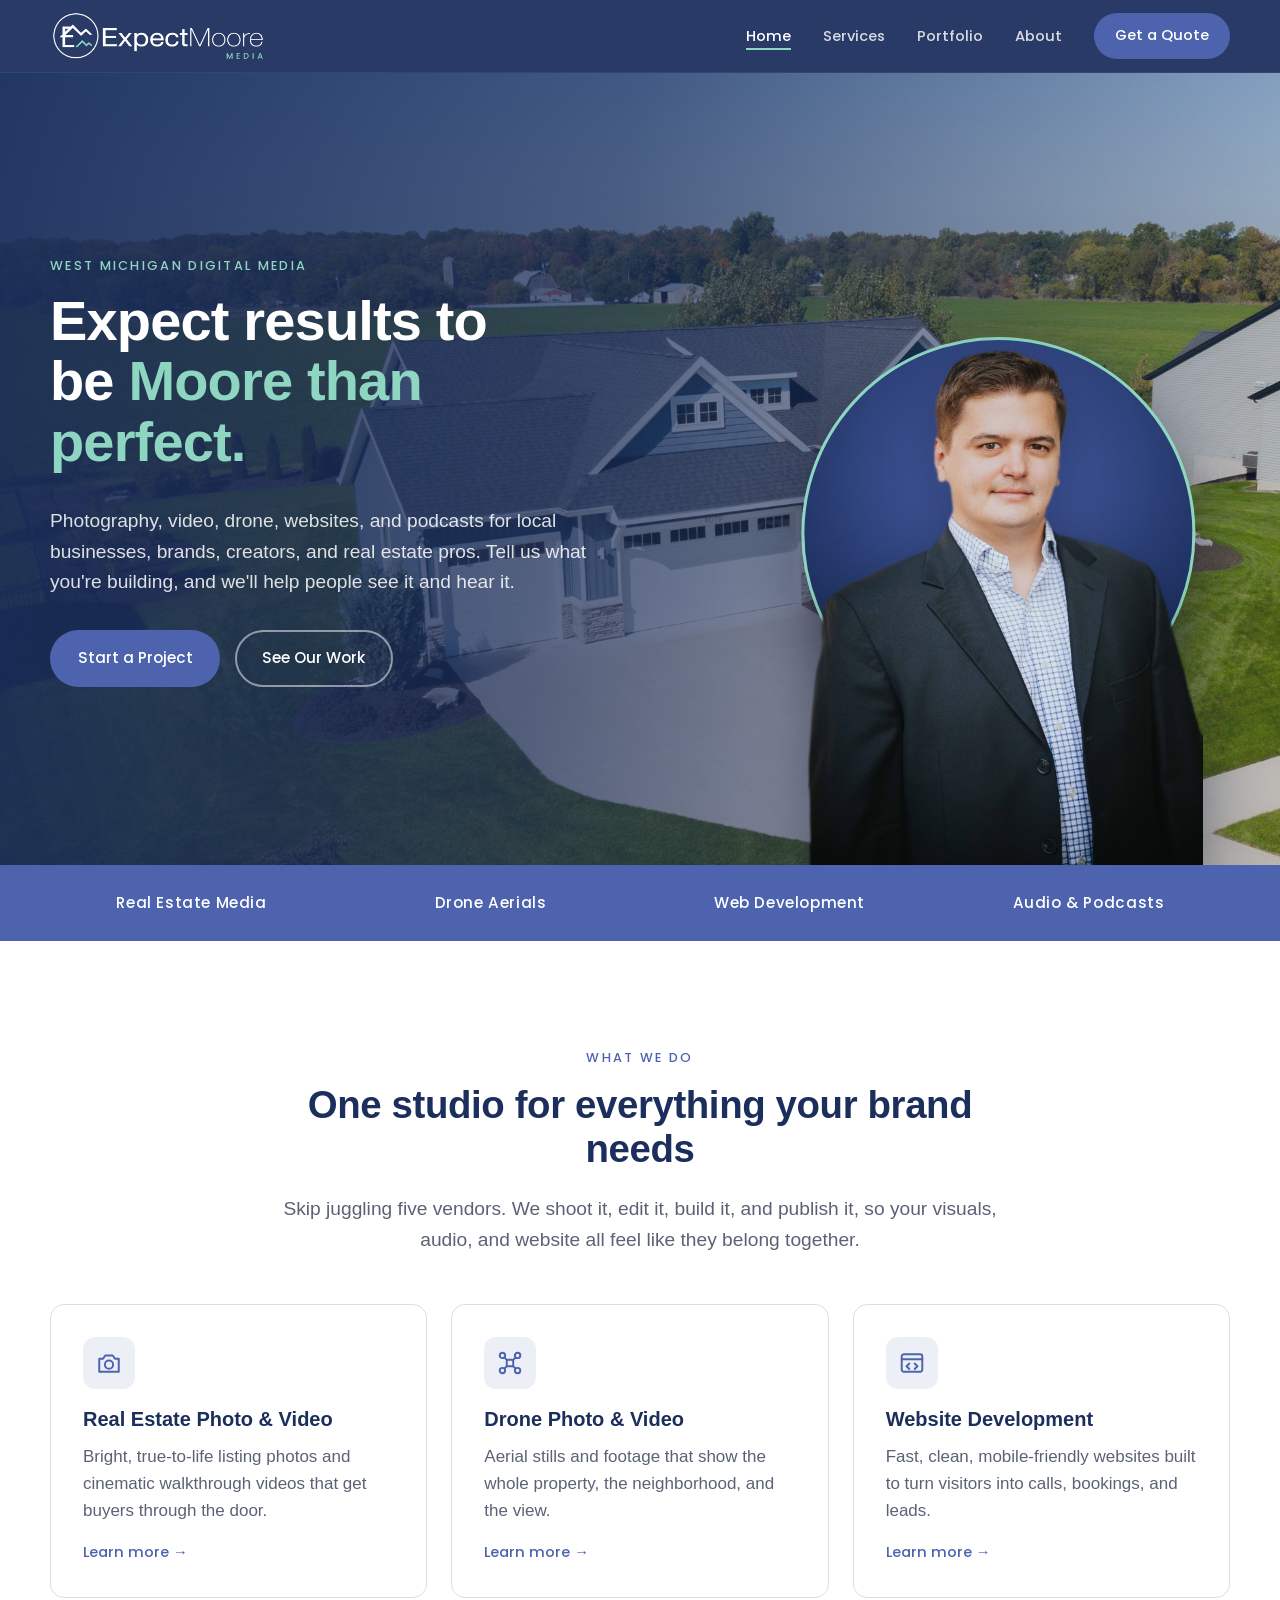
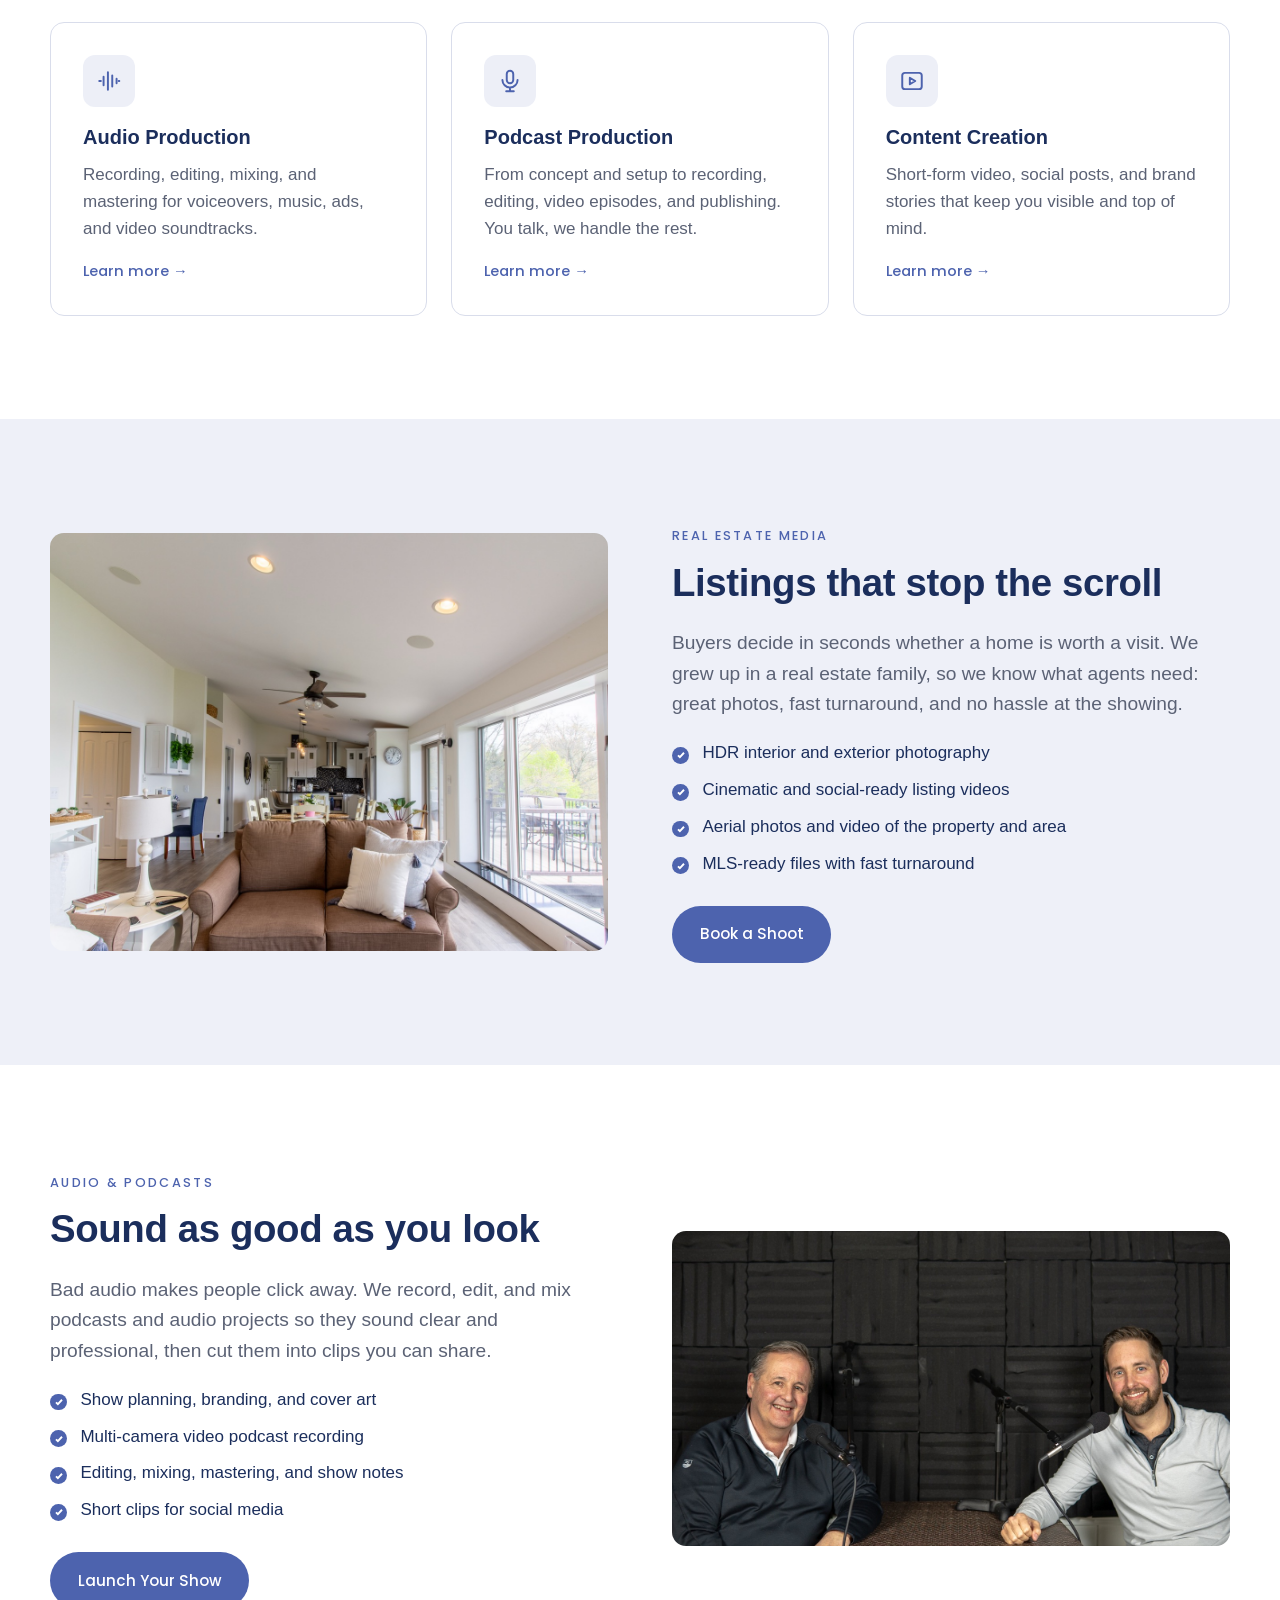
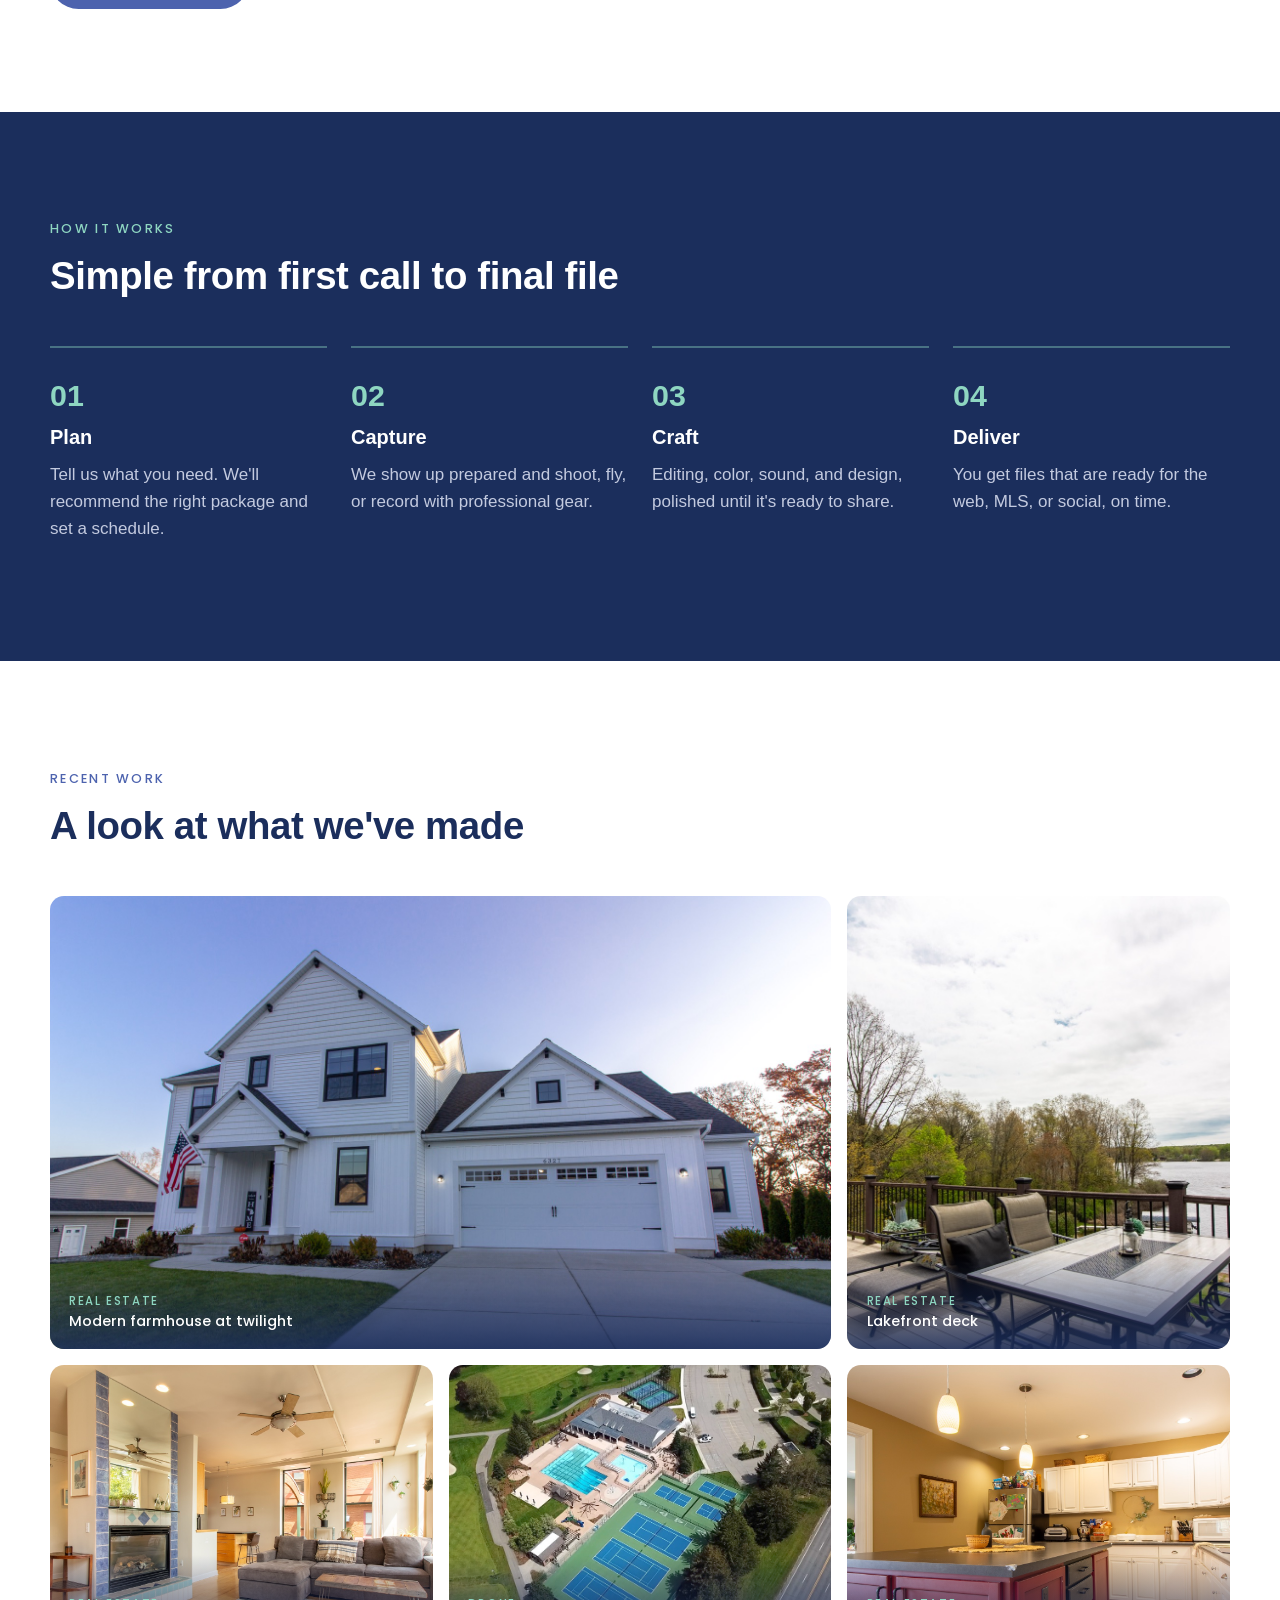
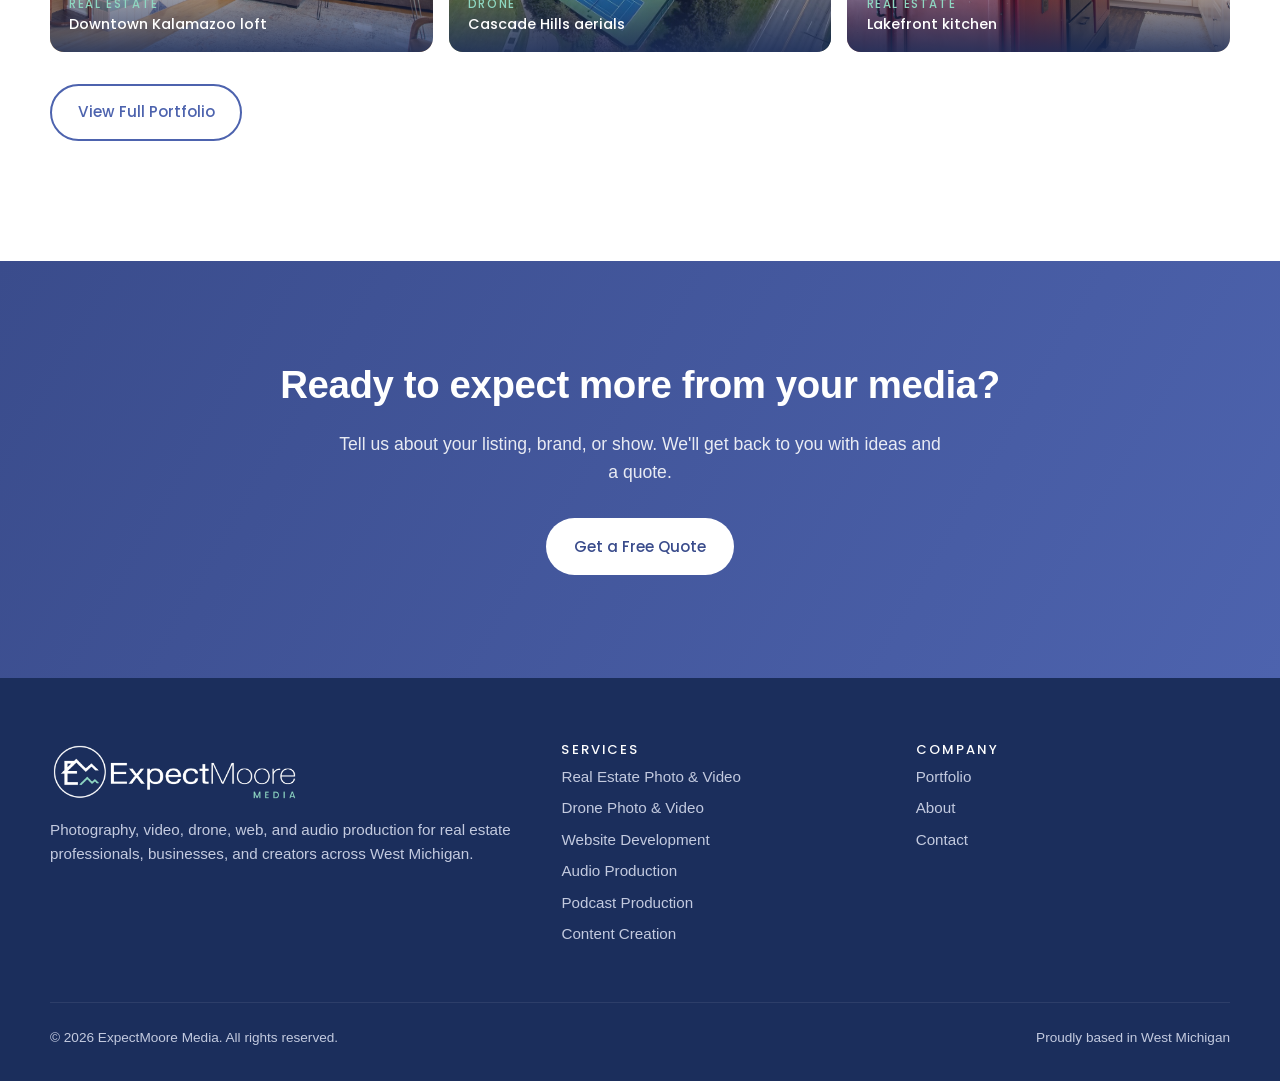
==== index.html @ 350d1985 "Hero: 'Expect results to be Moore than perfect.' plus founder portrait Travis's photo (background re" ====
<!DOCTYPE html>
<html lang="en">
<head>
  <meta charset="utf-8">
  <meta name="viewport" content="width=device-width, initial-scale=1">
  <title>ExpectMoore Media | Photo, Video, Drone, Web &amp; Podcast Production</title>
  <meta name="description" content="ExpectMoore Media is a West Michigan digital media company offering real estate photography and video, drone aerials, website development, audio and podcast production, and content creation.">
  <link rel="preconnect" href="https://fonts.googleapis.com">
  <link rel="preconnect" href="https://fonts.gstatic.com" crossorigin>
  <link href="https://fonts.googleapis.com/css2?family=Inter:wght@300;400;700&family=Poppins:wght@500;600&display=swap" rel="stylesheet">
  <link rel="icon" type="image/png" href="favicon.png">
  <link rel="apple-touch-icon" href="apple-touch-icon.png">
  <link rel="stylesheet" href="css/styles.css">
</head>
<body>

<header class="site-header">
  <nav class="container nav" aria-label="Main">
    <a class="logo" href="index.html"><img src="images/brand/expectmooremedia-logo-reversed-seafoam.png" alt="ExpectMoore Media" width="216" height="52"></a>
    <button class="nav-toggle" aria-label="Open menu" aria-expanded="false" aria-controls="nav-links"><span></span></button>
    <ul class="nav-links" id="nav-links">
      <li><a href="index.html" aria-current="page">Home</a></li>
      <li><a href="services.html">Services</a></li>
      <li><a href="portfolio.html">Portfolio</a></li>
      <li><a href="about.html">About</a></li>
      <li><a class="btn btn--primary" href="contact.html">Get a Quote</a></li>
    </ul>
  </nav>
</header>

<main>
  <section class="hero">
    <div class="hero-portrait" aria-hidden="true"><img src="images/travis-cutout.png" alt="" width="600" height="900"></div>
    <div class="container">
      <span class="eyebrow">West Michigan Digital Media</span>
      <h1>Expect results to be <em>Moore than perfect.</em></h1>
      <p>Photography, video, drone, websites, and podcasts for local businesses, brands, creators, and real estate pros. Tell us what you're building, and we'll help people see it and hear it.</p>
      <div class="btn-row">
        <a class="btn btn--primary" href="contact.html">Start a Project</a>
        <a class="btn btn--ghost" href="portfolio.html">See Our Work</a>
      </div>
    </div>
  </section>

  <div class="strip">
    <div class="container">
      <span>Real Estate Media</span>
      <span>Drone Aerials</span>
      <span>Web Development</span>
      <span>Audio &amp; Podcasts</span>
    </div>
  </div>

  <section class="section">
    <div class="container">
      <div class="section-head center reveal">
        <span class="eyebrow">What We Do</span>
        <h2>One studio for everything your brand needs</h2>
        <p class="lead">Skip juggling five vendors. We shoot it, edit it, build it, and publish it, so your visuals, audio, and website all feel like they belong together.</p>
      </div>

      <div class="grid-3">
        <article class="card reveal">
          <div class="icon"><svg viewBox="0 0 24 24" fill="none" stroke="currentColor" stroke-width="1.8" stroke-linejoin="round"><path d="M3 8h3.5l2-3h7l2 3H21v12H3z"/><circle cx="12" cy="13.5" r="3.8"/></svg></div>
          <h3>Real Estate Photo &amp; Video</h3>
          <p>Bright, true-to-life listing photos and cinematic walkthrough videos that get buyers through the door.</p>
          <a class="link" href="services.html#real-estate">Learn more</a>
        </article>
        <article class="card reveal">
          <div class="icon"><svg viewBox="0 0 24 24" fill="none" stroke="currentColor" stroke-width="1.8" stroke-linecap="round"><circle cx="5" cy="5" r="2.5"/><circle cx="19" cy="5" r="2.5"/><circle cx="5" cy="19" r="2.5"/><circle cx="19" cy="19" r="2.5"/><rect x="9" y="9" width="6" height="6" rx="1.5"/><path d="M7 7l2 2M17 7l-2 2M7 17l2-2M17 17l-2-2"/></svg></div>
          <h3>Drone Photo &amp; Video</h3>
          <p>Aerial stills and footage that show the whole property, the neighborhood, and the view.</p>
          <a class="link" href="services.html#drone">Learn more</a>
        </article>
        <article class="card reveal">
          <div class="icon"><svg viewBox="0 0 24 24" fill="none" stroke="currentColor" stroke-width="1.8" stroke-linecap="round" stroke-linejoin="round"><rect x="2.5" y="4" width="19" height="16" rx="2"/><path d="M2.5 8.5h19M9.5 12.5l-2.5 2.5 2.5 2.5M14.5 12.5l2.5 2.5-2.5 2.5"/></svg></div>
          <h3>Website Development</h3>
          <p>Fast, clean, mobile-friendly websites built to turn visitors into calls, bookings, and leads.</p>
          <a class="link" href="services.html#websites">Learn more</a>
        </article>
        <article class="card reveal">
          <div class="icon"><svg viewBox="0 0 24 24" fill="none" stroke="currentColor" stroke-width="1.8" stroke-linecap="round"><path d="M3 12h1.5M7 8v8M11 4v16M15 7v10M19 10v4M21.5 12H21"/></svg></div>
          <h3>Audio Production</h3>
          <p>Recording, editing, mixing, and mastering for voiceovers, music, ads, and video soundtracks.</p>
          <a class="link" href="services.html#audio">Learn more</a>
        </article>
        <article class="card reveal">
          <div class="icon"><svg viewBox="0 0 24 24" fill="none" stroke="currentColor" stroke-width="1.8" stroke-linecap="round"><rect x="9" y="2.5" width="6" height="11.5" rx="3"/><path d="M5 11a7 7 0 0014 0M12 18v3.5M8.5 21.5h7"/></svg></div>
          <h3>Podcast Production</h3>
          <p>From concept and setup to recording, editing, video episodes, and publishing. You talk, we handle the rest.</p>
          <a class="link" href="services.html#podcasts">Learn more</a>
        </article>
        <article class="card reveal">
          <div class="icon"><svg viewBox="0 0 24 24" fill="none" stroke="currentColor" stroke-width="1.8" stroke-linejoin="round"><rect x="3" y="4.5" width="18" height="15" rx="2.5"/><path d="M10 9l5 3-5 3z"/></svg></div>
          <h3>Content Creation</h3>
          <p>Short-form video, social posts, and brand stories that keep you visible and top of mind.</p>
          <a class="link" href="services.html#content">Learn more</a>
        </article>
      </div>
    </div>
  </section>

  <section class="section section--paper">
    <div class="container split">
      <img class="reveal" src="images/re-lakefront-living.jpg" alt="Lakefront living room with a wall of windows overlooking the water, photographed for a home listing" loading="lazy">
      <div class="reveal">
        <span class="eyebrow">Real Estate Media</span>
        <h2>Listings that stop the scroll</h2>
        <p class="lead">Buyers decide in seconds whether a home is worth a visit. We grew up in a real estate family, so we know what agents need: great photos, fast turnaround, and no hassle at the showing.</p>
        <ul class="checklist">
          <li>HDR interior and exterior photography</li>
          <li>Cinematic and social-ready listing videos</li>
          <li>Aerial photos and video of the property and area</li>
          <li>MLS-ready files with fast turnaround</li>
        </ul>
        <a class="btn btn--primary" href="contact.html?service=real-estate">Book a Shoot</a>
      </div>
    </div>
  </section>

  <section class="section">
    <div class="container split reverse">
      <img class="reveal wide-photo" src="images/podcast-studio.jpg" alt="Two podcast hosts smiling at their microphones in a sound-treated studio" width="1400" height="789" loading="lazy">
      <div class="reveal">
        <span class="eyebrow">Audio &amp; Podcasts</span>
        <h2>Sound as good as you look</h2>
        <p class="lead">Bad audio makes people click away. We record, edit, and mix podcasts and audio projects so they sound clear and professional, then cut them into clips you can share.</p>
        <ul class="checklist">
          <li>Show planning, branding, and cover art</li>
          <li>Multi-camera video podcast recording</li>
          <li>Editing, mixing, mastering, and show notes</li>
          <li>Short clips for social media</li>
        </ul>
        <a class="btn btn--primary" href="contact.html?service=podcast">Launch Your Show</a>
      </div>
    </div>
  </section>

  <section class="section section--dark">
    <div class="container">
      <div class="section-head reveal">
        <span class="eyebrow">How It Works</span>
        <h2>Simple from first call to final file</h2>
      </div>
      <div class="steps">
        <div class="step reveal">
          <h3>Plan</h3>
          <p>Tell us what you need. We'll recommend the right package and set a schedule.</p>
        </div>
        <div class="step reveal">
          <h3>Capture</h3>
          <p>We show up prepared and shoot, fly, or record with professional gear.</p>
        </div>
        <div class="step reveal">
          <h3>Craft</h3>
          <p>Editing, color, sound, and design, polished until it's ready to share.</p>
        </div>
        <div class="step reveal">
          <h3>Deliver</h3>
          <p>You get files that are ready for the web, MLS, or social, on time.</p>
        </div>
      </div>
    </div>
  </section>

  <section class="section">
    <div class="container">
      <div class="section-head reveal">
        <span class="eyebrow">Recent Work</span>
        <h2>A look at what we've made</h2>
      </div>
      <div class="gallery">
        <figure class="wide reveal">
          <img src="images/re-farmhouse-twilight.jpg" alt="White modern farmhouse at twilight with lit windows" loading="lazy">
          <figcaption><span>Real Estate</span>Modern farmhouse at twilight</figcaption>
        </figure>
        <figure class="reveal">
          <img src="images/re-lakefront-deck.jpg" alt="Deck with patio furniture overlooking a lake" loading="lazy">
          <figcaption><span>Real Estate</span>Lakefront deck</figcaption>
        </figure>
        <figure class="reveal">
          <img src="images/re-loft-living.jpg" alt="Downtown loft living room with a two-sided fireplace" loading="lazy">
          <figcaption><span>Real Estate</span>Downtown Kalamazoo loft</figcaption>
        </figure>
        <figure class="reveal">
          <img src="images/drone-club.jpg" alt="Aerial view of a country club pool and tennis courts" loading="lazy">
          <figcaption><span>Drone</span>Cascade Hills aerials</figcaption>
        </figure>
        <figure class="reveal">
          <img src="images/re-lakefront-island.jpg" alt="Kitchen with a red island and white cabinets" loading="lazy">
          <figcaption><span>Real Estate</span>Lakefront kitchen</figcaption>
        </figure>
      </div>
      <p style="margin-top:2rem"><a class="btn btn--outline" href="portfolio.html">View Full Portfolio</a></p>
    </div>
  </section>

  <section class="section cta">
    <div class="container reveal">
      <h2>Ready to expect more from your media?</h2>
      <p>Tell us about your listing, brand, or show. We'll get back to you with ideas and a quote.</p>
      <div class="btn-row">
        <a class="btn btn--primary" href="contact.html">Get a Free Quote</a>
      </div>
    </div>
  </section>
</main>

<footer class="site-footer">
  <div class="container">
    <div class="footer-grid">
      <div>
        <a class="logo" href="index.html"><img src="images/brand/expectmooremedia-logo-reversed-seafoam.png" alt="ExpectMoore Media" width="216" height="52"></a>
        <p>Photography, video, drone, web, and audio production for real estate professionals, businesses, and creators across West Michigan.</p>
      </div>
      <div>
        <h4>Services</h4>
        <ul>
          <li><a href="services.html#real-estate">Real Estate Photo &amp; Video</a></li>
          <li><a href="services.html#drone">Drone Photo &amp; Video</a></li>
          <li><a href="services.html#websites">Website Development</a></li>
          <li><a href="services.html#audio">Audio Production</a></li>
          <li><a href="services.html#podcasts">Podcast Production</a></li>
          <li><a href="services.html#content">Content Creation</a></li>
        </ul>
      </div>
      <div>
        <h4>Company</h4>
        <ul>
          <li><a href="portfolio.html">Portfolio</a></li>
          <li><a href="about.html">About</a></li>
          <li><a href="contact.html">Contact</a></li>
        </ul>
      </div>
    </div>
    <div class="footer-bottom">
      <span>&copy; <span id="year">2026</span> ExpectMoore Media. All rights reserved.</span>
      <span>Proudly based in West Michigan</span>
    </div>
  </div>
</footer>

<script src="js/main.js"></script>
</body>
</html>
---- css/styles.css ----
/* ExpectMoore Media — shared styles */
:root {
  /* ExpectMoore Media brand palette (Brand Kit / Colors) */
  --moore-blue: #4d63ae;
  --moore-blue-dark: #3a4c8c;
  --navy-blue: #1b2e5c;
  --seafoam: #8ed6c1;   /* accent only: shapes, highlights, and on Navy. Never text on white. */
  --slate: #5b6275;
  --blue-tint: #eef0f8;
  --hairline: #d9ddeb;
  --white: #ffffff;

  /* Roles */
  --ink: var(--navy-blue);
  --ink-2: #14234a;
  --blue: var(--moore-blue);
  --blue-dark: var(--moore-blue-dark);
  --sky: var(--seafoam);
  --paper: var(--blue-tint);
  --muted: var(--slate);
  --muted-light: #c3cadf;
  --line: var(--hairline);
  --radius: 14px;
  --max: 1180px;
  --head: "Helvetica Neue", Helvetica, Inter, Arial, sans-serif;
  --body: "Helvetica Neue", Helvetica, Inter, Arial, sans-serif;
  --label: "Poppins", "Helvetica Neue", Arial, sans-serif;
}

*, *::before, *::after { box-sizing: border-box; }
html { scroll-behavior: smooth; }
body {
  margin: 0;
  font-family: var(--body);
  font-size: 17px;
  line-height: 1.6;
  color: var(--ink);
  background: var(--white);
}
img { max-width: 100%; display: block; }
a { color: var(--blue); }
h1, h2, h3, h4 { font-family: var(--head); line-height: 1.15; margin: 0 0 .6em; }
h1 { font-size: clamp(2.25rem, 4.6vw, 3.5rem); font-weight: 700; letter-spacing: -.015em; line-height: 1.08; }
h2 { font-size: clamp(1.75rem, 3vw, 2.5rem); font-weight: 700; letter-spacing: -.01em; }
h3 { font-size: 1.25rem; font-weight: 700; }
p { margin: 0 0 1em; }

.container { width: min(100% - 2.5rem, var(--max)); margin-inline: auto; }
.section { padding: clamp(4rem, 8vw, 6.5rem) 0; }
.section--paper { background: var(--paper); }
.section--dark { background: var(--ink); color: var(--white); }
.section--dark p { color: var(--muted-light); }
.eyebrow {
  display: inline-block;
  font-family: var(--label);
  font-size: .8rem;
  font-weight: 500;
  letter-spacing: .18em;
  text-transform: uppercase;
  color: var(--blue);
  margin-bottom: .9rem;
}
.section--dark .eyebrow, .hero .eyebrow, .page-hero .eyebrow { color: var(--sky); }
.lead { font-size: 1.2rem; font-weight: 300; color: var(--muted); max-width: 46rem; }
.section-head { max-width: 46rem; margin-bottom: 3rem; }
.section-head.center { margin-inline: auto; text-align: center; }
.section-head.center .lead { margin-inline: auto; }

/* Buttons */
.btn {
  display: inline-flex; align-items: center; gap: .5rem;
  padding: .9rem 1.6rem;
  border-radius: 999px;
  font-family: var(--label); font-weight: 500; font-size: .95rem;
  text-decoration: none;
  border: 2px solid transparent;
  transition: background .2s, color .2s, border-color .2s, transform .2s;
  cursor: pointer;
}
.btn:hover { transform: translateY(-2px); }
.btn--primary { background: var(--blue); color: var(--white); }
.btn--primary:hover { background: var(--blue-dark); }
.btn--ghost { border-color: rgba(255,255,255,.5); color: var(--white); }
.btn--ghost:hover { border-color: var(--white); background: rgba(255,255,255,.08); }
.btn--outline { border-color: var(--blue); color: var(--blue); }
.btn--outline:hover { background: var(--blue); color: var(--white); }
.btn-row { display: flex; flex-wrap: wrap; gap: .9rem; }

/* Header */
.site-header {
  position: sticky; top: 0; z-index: 50;
  background: rgba(27, 46, 92, .94);
  backdrop-filter: blur(10px);
  border-bottom: 1px solid rgba(255,255,255,.06);
}
.nav { display: flex; align-items: center; justify-content: space-between; height: 72px; }
.logo { display: inline-flex; align-items: center; }
.logo img { height: 52px; width: auto; min-width: 150px; }
.site-footer .logo img { height: 60px; }
.nav-links { display: flex; align-items: center; gap: 2rem; list-style: none; margin: 0; padding: 0; }
.nav-links a {
  color: rgba(255,255,255,.82); text-decoration: none;
  font-family: var(--label); font-weight: 500; font-size: .92rem;
}
.nav-links a:hover, .nav-links a[aria-current="page"] { color: var(--white); }
.nav-links a[aria-current="page"] { box-shadow: inset 0 -2px 0 var(--sky); padding-bottom: 4px; }
.nav-links .btn { color: var(--white); padding: .6rem 1.2rem; }
.nav-toggle {
  display: none; background: none; border: 0; color: var(--white);
  width: 44px; height: 44px; cursor: pointer;
}
.nav-toggle span, .nav-toggle span::before, .nav-toggle span::after {
  display: block; width: 24px; height: 2px; background: currentColor; margin: auto; position: relative; transition: .2s;
}
.nav-toggle span::before, .nav-toggle span::after { content: ""; position: absolute; left: 0; }
.nav-toggle span::before { top: -7px; }
.nav-toggle span::after { top: 7px; }

@media (max-width: 860px) {
  .nav-toggle { display: block; }
  .nav-links {
    position: absolute; top: 72px; left: 0; right: 0;
    flex-direction: column; align-items: stretch; gap: 0;
    background: var(--ink); padding: .5rem 1.25rem 1.5rem;
    display: none;
  }
  .nav-links.open { display: flex; }
  .nav-links li { border-bottom: 1px solid rgba(255,255,255,.08); }
  .nav-links li:last-child { border: 0; padding-top: 1rem; }
  .nav-links a { display: block; padding: .9rem 0; }
  .nav-links a[aria-current="page"] { box-shadow: none; color: var(--sky); }
}

/* Hero */
.hero {
  position: relative; color: var(--white);
  min-height: min(88vh, 820px);
  display: flex; align-items: center;
  background: var(--ink) url("../images/hero-home.jpg") 15% center/cover no-repeat;
}
.hero::before {
  content: ""; position: absolute; inset: 0;
  background: linear-gradient(100deg, rgba(27,46,92,.94) 0%, rgba(27,46,92,.72) 45%, rgba(27,46,92,.2) 100%);
}
.hero { overflow: hidden; }
.hero::before { z-index: 1; }
.hero .container { position: relative; z-index: 3; padding: 5rem 0; }
/* Founder portrait: a crisp cutout on its own brand circle, set apart from the photo */
.hero-portrait {
  position: absolute; z-index: 2; right: 6%; bottom: 0;
  width: min(32vw, 440px); aspect-ratio: 2 / 3;
  pointer-events: none;
}
.hero-portrait::before {
  content: ""; position: absolute; left: 50%; top: 14%;
  width: 96%; aspect-ratio: 1; transform: translateX(-50%);
  border-radius: 50%;
  background: radial-gradient(circle at 50% 35%, var(--moore-blue) 0%, var(--navy-blue) 75%);
  border: 3px solid var(--seafoam);
  box-shadow: 0 24px 60px rgba(10, 18, 40, .45);
}
.hero-portrait img {
  position: relative; width: 100%; height: 100%;
  object-fit: contain; object-position: center bottom;
  filter: drop-shadow(0 18px 28px rgba(10, 18, 40, .4));
}
@media (max-width: 860px) { .hero-portrait { display: none; } }
.hero h1 { max-width: 15ch; }
.hero h1 em { font-style: normal; color: var(--sky); }
.hero p { font-size: 1.2rem; max-width: 36rem; color: rgba(255,255,255,.85); margin-bottom: 2rem; }

.page-hero {
  background: radial-gradient(circle at 85% 20%, rgba(77,99,174,.55), transparent 55%), var(--ink);
  color: var(--white);
  padding: clamp(4rem, 9vw, 7rem) 0 clamp(3rem, 6vw, 5rem);
}
.page-hero p { color: rgba(255,255,255,.8); font-size: 1.15rem; max-width: 42rem; margin: 0; }

/* Stats strip */
.strip { background: var(--blue); color: var(--white); }
.strip .container {
  display: grid; grid-template-columns: repeat(auto-fit, minmax(180px, 1fr));
  gap: 1rem; padding: 1.6rem 0; text-align: center;
  font-family: var(--label); font-weight: 500; font-size: .95rem; letter-spacing: .04em;
}

/* Service cards */
.grid-3 { display: grid; gap: 1.5rem; grid-template-columns: repeat(auto-fit, minmax(300px, 1fr)); }
.card {
  background: var(--white);
  border: 1px solid var(--line);
  border-radius: var(--radius);
  padding: 2rem;
  transition: transform .25s, box-shadow .25s, border-color .25s;
  display: flex; flex-direction: column;
}
.card:hover { transform: translateY(-4px); box-shadow: 0 18px 40px rgba(27,46,92,.1); border-color: transparent; }
.card p { color: var(--muted); flex: 1; }
.card .link { font-family: var(--label); font-weight: 500; font-size: .92rem; text-decoration: none; }
.card .link::after { content: " →"; }
.icon {
  width: 52px; height: 52px; border-radius: 12px;
  background: rgba(77,99,174,.1); color: var(--blue);
  display: grid; place-items: center; margin-bottom: 1.2rem;
}
.icon svg { width: 26px; height: 26px; }

/* Split feature */
.split { display: grid; gap: clamp(2rem, 5vw, 4.5rem); grid-template-columns: 1fr 1fr; align-items: center; }
.split img { border-radius: var(--radius); width: 100%; aspect-ratio: 4/3; object-fit: cover; }
.split img.wide-photo { aspect-ratio: auto; height: auto; }
.split.reverse > :first-child { order: 2; }
@media (max-width: 860px) {
  .split { grid-template-columns: 1fr; }
  .split.reverse > :first-child { order: 0; }
}
.checklist { list-style: none; padding: 0; margin: 0 0 1.8rem; }
.checklist li { position: relative; padding-left: 1.9rem; margin-bottom: .6rem; }
.checklist li::before {
  content: ""; position: absolute; left: 0; top: .45em;
  width: 1.05rem; height: 1.05rem; border-radius: 50%;
  background: var(--blue) url("data:image/svg+xml,%3Csvg xmlns='http://www.w3.org/2000/svg' viewBox='0 0 16 16' fill='none' stroke='white' stroke-width='2.5'%3E%3Cpath d='M4 8.5l2.5 2.5L12 5'/%3E%3C/svg%3E") center/70% no-repeat;
}
.section--dark .checklist li { color: var(--muted-light); }

/* Process */
.steps { display: grid; gap: 1.5rem; grid-template-columns: repeat(auto-fit, minmax(220px, 1fr)); counter-reset: step; }
.step { border-top: 2px solid rgba(142,214,193,.4); padding-top: 1.4rem; }
.step::before {
  counter-increment: step; content: "0" counter(step);
  font-family: var(--head); font-weight: 700; font-size: 1.9rem; color: var(--sky); display: block; margin-bottom: .4rem;
}
.step h3 { color: var(--white); }

/* Gallery */
.gallery { display: grid; gap: 1rem; grid-template-columns: repeat(12, 1fr); }
.gallery figure { margin: 0; position: relative; overflow: hidden; border-radius: var(--radius); grid-column: span 4; background: var(--ink-2); }
.gallery figure.wide { grid-column: span 8; }
.gallery figure.half { grid-column: span 6; }
.gallery img { width: 100%; height: 100%; aspect-ratio: 4/3; object-fit: cover; transition: transform .5s; }
.gallery figure.wide img { aspect-ratio: auto; }
.gallery figure:hover img { transform: scale(1.04); }
.gallery figcaption {
  position: absolute; left: 0; right: 0; bottom: 0;
  padding: 2.5rem 1.2rem 1rem;
  background: linear-gradient(transparent, rgba(27,46,92,.88));
  color: var(--white); font-family: var(--label); font-weight: 500; font-size: .9rem;
}
.gallery figcaption span { display: block; font-size: .72rem; letter-spacing: .14em; text-transform: uppercase; color: var(--sky); }
@media (max-width: 760px) {
  .gallery figure, .gallery figure.wide, .gallery figure.half { grid-column: span 12; }
}

/* Filter tabs */
.filters { display: flex; flex-wrap: wrap; gap: .6rem; margin-bottom: 2rem; }
.filters button {
  border: 1px solid var(--line); background: var(--white); color: var(--ink);
  font-family: var(--label); font-weight: 500; font-size: .88rem;
  padding: .55rem 1.1rem; border-radius: 999px; cursor: pointer;
}
.filters button.active, .filters button:hover { background: var(--ink); color: var(--white); border-color: var(--ink); }
.gallery figure.hidden { display: none; }

/* Service detail blocks */
.service-block { scroll-margin-top: 90px; }
.service-block + .service-block { margin-top: clamp(4rem, 8vw, 6rem); }
.tag-list { display: flex; flex-wrap: wrap; gap: .5rem; margin-bottom: 1.6rem; }
.tag-list span {
  font-size: .8rem; font-weight: 600; padding: .3rem .8rem; border-radius: 999px;
  background: rgba(77,99,174,.1); color: var(--blue-dark);
}
.jump { display: flex; flex-wrap: wrap; gap: .6rem; margin-top: 2rem; }
.jump a {
  color: var(--white); text-decoration: none; font-size: .88rem; font-weight: 600;
  border: 1px solid rgba(255,255,255,.25); border-radius: 999px; padding: .45rem 1rem;
}
.jump a:hover { border-color: var(--sky); color: var(--sky); }
.placeholder-media {
  border-radius: var(--radius); aspect-ratio: 4/3;
  background: radial-gradient(circle at 30% 30%, rgba(142,214,193,.5), transparent 60%), linear-gradient(135deg, var(--blue), var(--ink));
  display: grid; place-items: center; color: var(--white);
}
.placeholder-media svg { width: 84px; height: 84px; opacity: .9; }

/* Values */
.values { display: grid; gap: 1.5rem; grid-template-columns: repeat(auto-fit, minmax(240px, 1fr)); }
.value { padding: 1.6rem; border-radius: var(--radius); background: var(--white); border: 1px solid var(--line); }
.value p { color: var(--muted); margin: 0; }

/* CTA band */
.cta {
  background: linear-gradient(120deg, var(--blue-dark), var(--blue));
  color: var(--white); text-align: center;
}
.cta p { color: rgba(255,255,255,.88); max-width: 38rem; margin: 0 auto 2rem; font-size: 1.1rem; }
.cta .btn--primary { background: var(--white); color: var(--blue-dark); }
.cta .btn--primary:hover { background: var(--paper); }
.cta .btn-row { justify-content: center; }

/* Contact */
.contact-grid { display: grid; gap: clamp(2rem, 5vw, 4rem); grid-template-columns: 1fr 1.4fr; align-items: start; }
@media (max-width: 860px) { .contact-grid { grid-template-columns: 1fr; } }
.form { background: var(--white); border: 1px solid var(--line); border-radius: var(--radius); padding: clamp(1.5rem, 4vw, 2.5rem); }
.form-row { display: grid; gap: 1rem; grid-template-columns: 1fr 1fr; }
@media (max-width: 560px) { .form-row { grid-template-columns: 1fr; } }
.field { margin-bottom: 1.1rem; }
.field label, .field legend { display: block; font-family: var(--label); font-weight: 500; font-size: .88rem; margin-bottom: .4rem; }
.field input, .field select, .field textarea {
  width: 100%; font: inherit; font-size: 1rem;
  padding: .8rem .95rem; border: 1px solid var(--line); border-radius: 10px; background: var(--white); color: var(--ink);
}
.field input:focus, .field select:focus, .field textarea:focus { outline: 2px solid var(--blue); outline-offset: 1px; border-color: var(--blue); }
.field textarea { min-height: 140px; resize: vertical; }
fieldset.field { border: 0; padding: 0; margin: 0 0 1.1rem; }
.checks { display: grid; grid-template-columns: repeat(auto-fit, minmax(190px, 1fr)); gap: .5rem; }
.checks label { display: flex; align-items: center; gap: .55rem; font-family: var(--body); font-weight: 400; font-size: .95rem; margin: 0; }
.checks input { width: auto; accent-color: var(--blue); }
.hidden-field { position: absolute; left: -9999px; }
.info-list { list-style: none; padding: 0; margin: 2rem 0 0; }
.info-list li { padding: 1rem 0; border-top: 1px solid var(--line); }
.info-list strong { display: block; font-family: var(--label); font-weight: 500; font-size: .8rem; letter-spacing: .14em; text-transform: uppercase; color: var(--blue); }

/* Footer */
.site-footer { background: var(--ink); color: var(--muted-light); padding: 4rem 0 2rem; font-size: .95rem; }
.footer-grid { display: grid; gap: 2.5rem; grid-template-columns: 1.5fr 1fr 1fr; }
@media (max-width: 760px) { .footer-grid { grid-template-columns: 1fr; } }
.site-footer h4 { color: var(--white); font-family: var(--label); font-weight: 500; font-size: .82rem; letter-spacing: .16em; text-transform: uppercase; }
.site-footer ul { list-style: none; padding: 0; margin: 0; }
.site-footer li { margin-bottom: .45rem; }
.site-footer a { color: var(--muted-light); text-decoration: none; }
.site-footer a:hover { color: var(--white); }
.site-footer .logo { margin-bottom: 1rem; }
.footer-bottom {
  margin-top: 3rem; padding-top: 1.5rem; border-top: 1px solid rgba(255,255,255,.08);
  display: flex; flex-wrap: wrap; justify-content: space-between; gap: 1rem; font-size: .85rem;
}

/* Reveal on scroll */
.reveal { opacity: 0; transform: translateY(18px); transition: opacity .7s ease, transform .7s ease; }
.reveal.visible { opacity: 1; transform: none; }
@media (prefers-reduced-motion: reduce) {
  html { scroll-behavior: auto; }
  .reveal { opacity: 1; transform: none; transition: none; }
  .btn:hover, .card:hover { transform: none; }
}
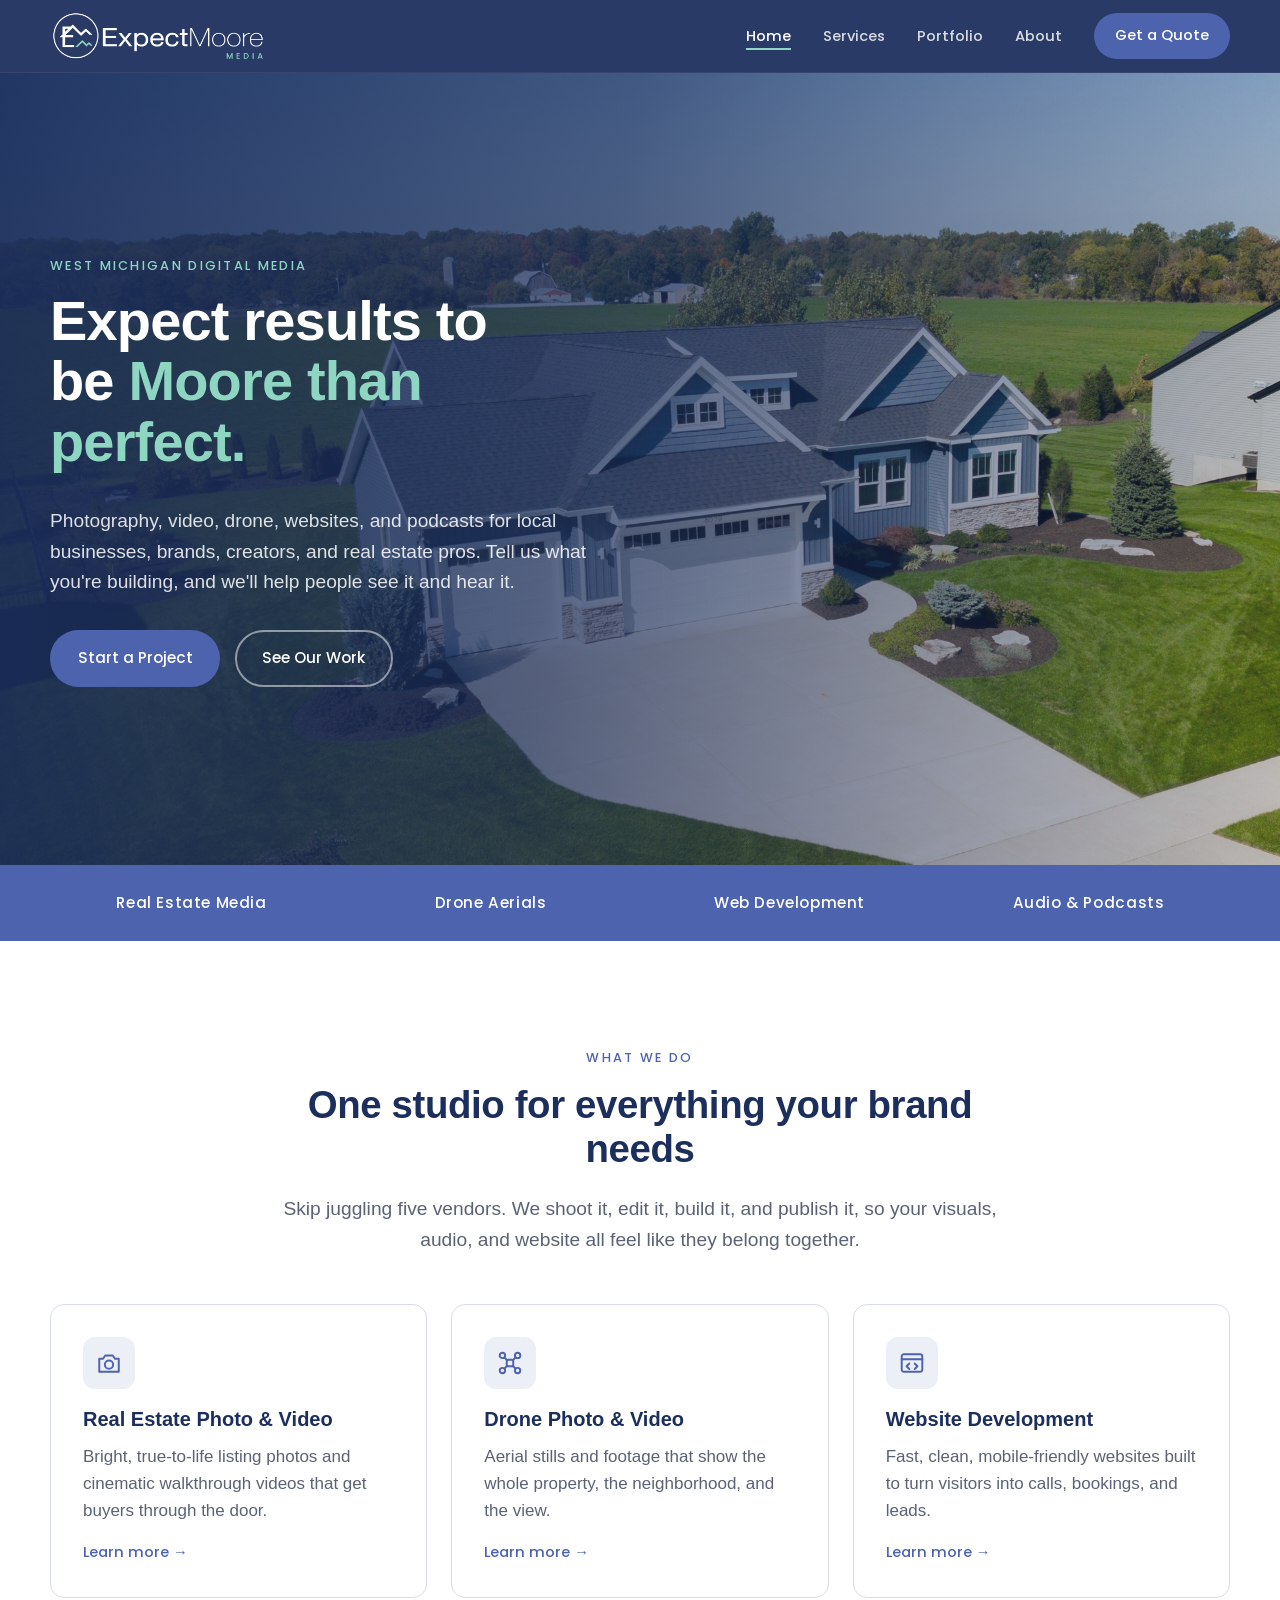
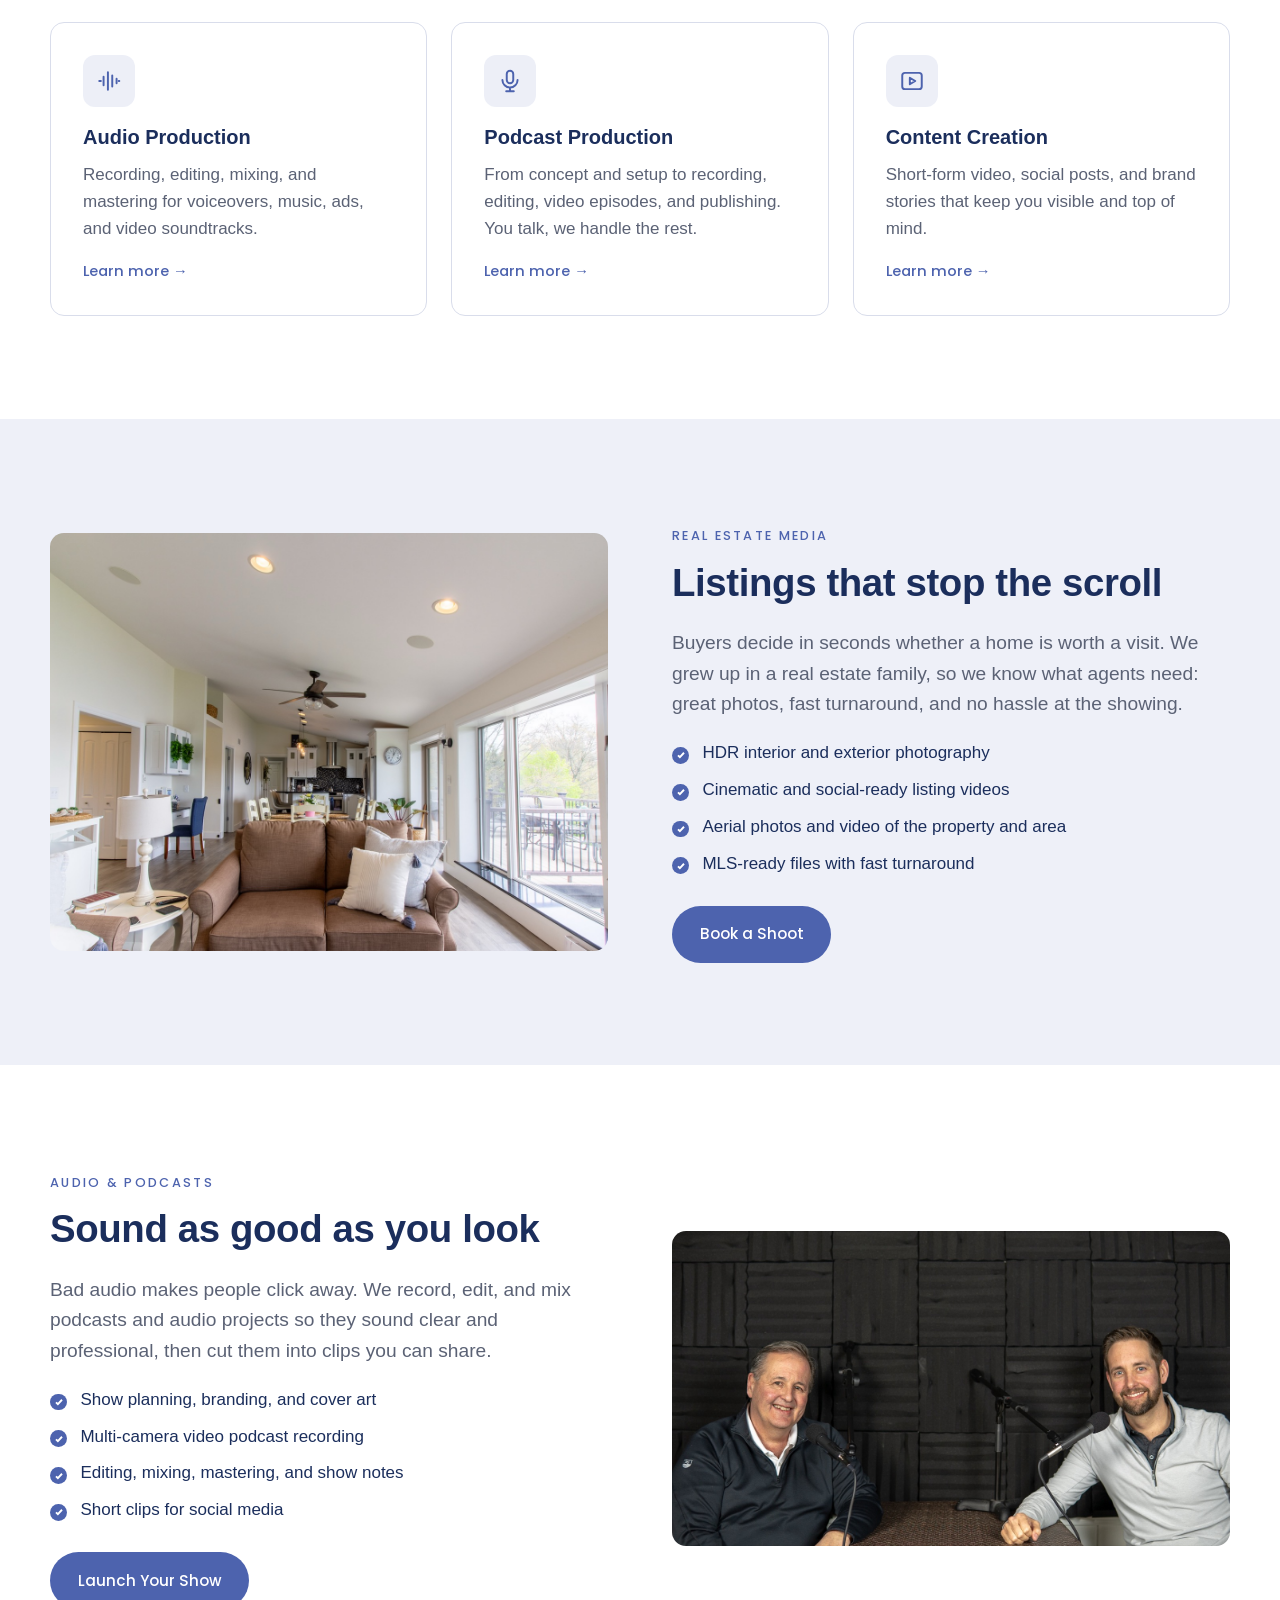
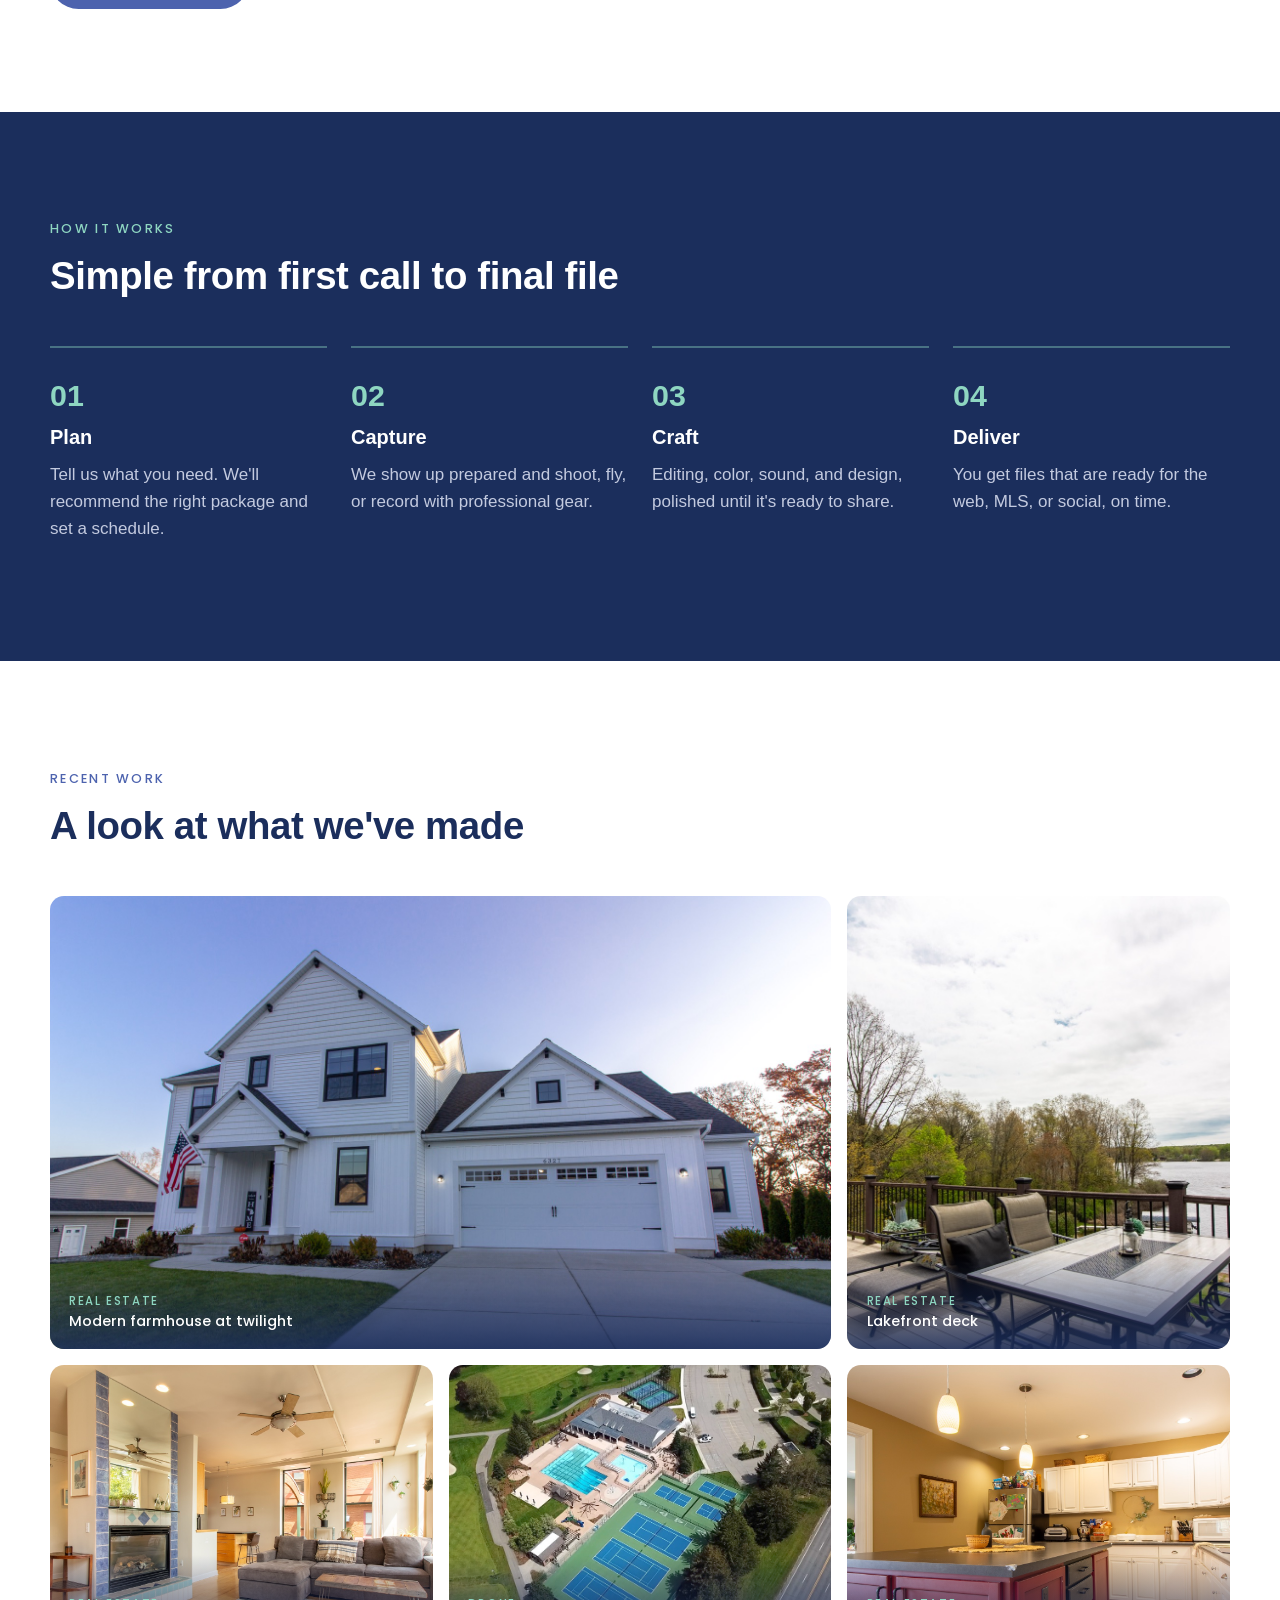
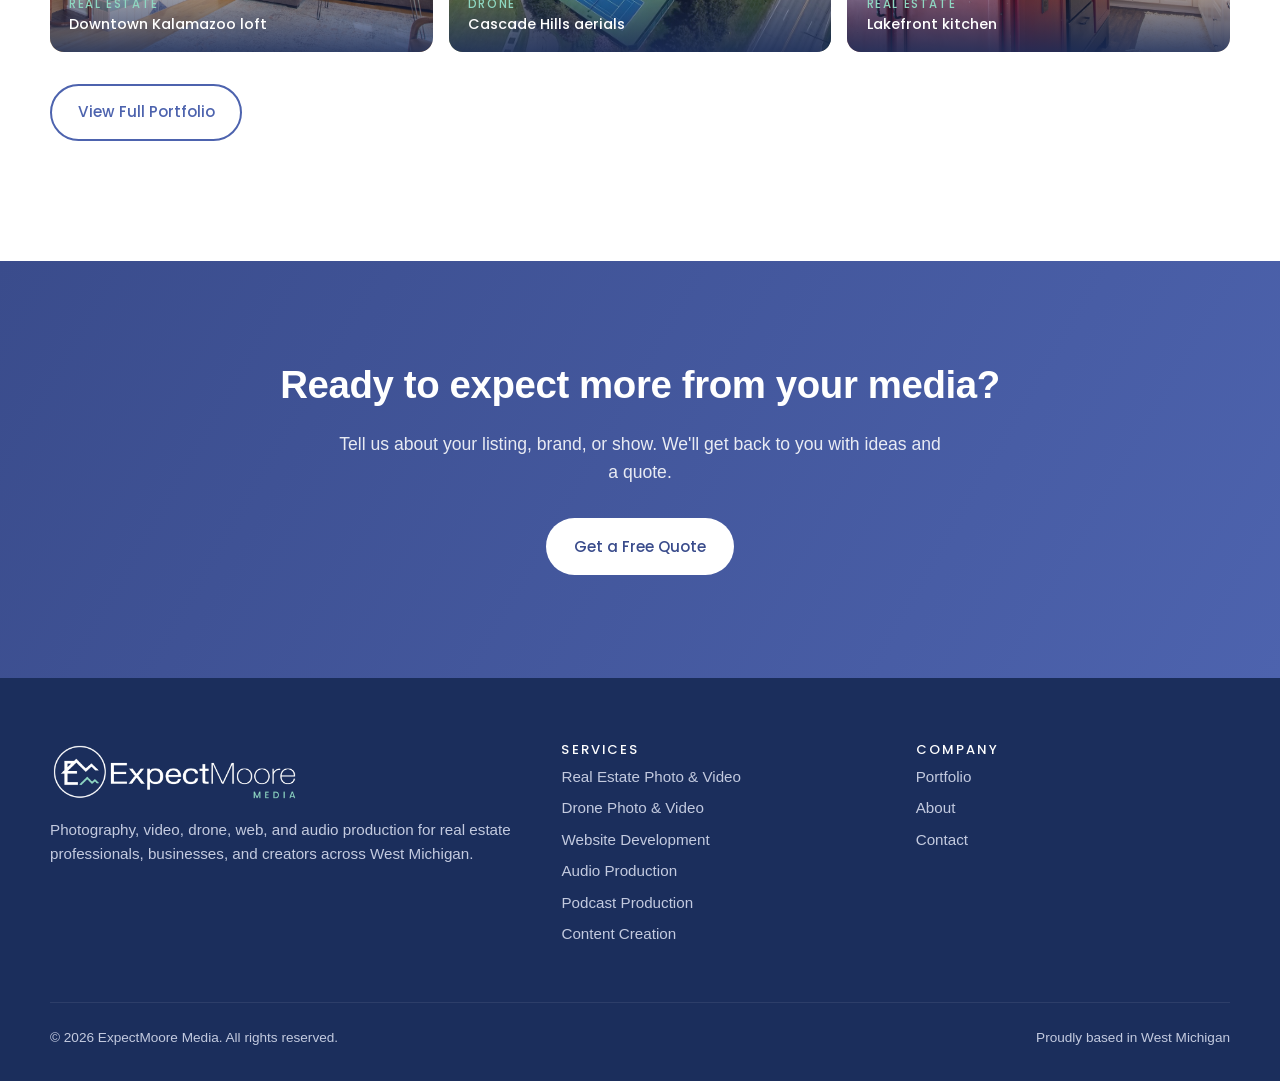
==== commit 32f3d80d: "Hero: remove founder headshot Removes the portrait element, its styles, and the cutout image.  Co-Au" ====
--- a/index.html
+++ b/index.html
@@ -30,7 +30,6 @@
 
 <main>
   <section class="hero">
-    <div class="hero-portrait" aria-hidden="true"><img src="images/travis-cutout.png" alt="" width="600" height="900"></div>
     <div class="container">
       <span class="eyebrow">West Michigan Digital Media</span>
       <h1>Expect results to be <em>Moore than perfect.</em></h1>
--- a/css/styles.css
+++ b/css/styles.css
@@ -145,26 +145,6 @@
 .hero { overflow: hidden; }
 .hero::before { z-index: 1; }
 .hero .container { position: relative; z-index: 3; padding: 5rem 0; }
-/* Founder portrait: a crisp cutout on its own brand circle, set apart from the photo */
-.hero-portrait {
-  position: absolute; z-index: 2; right: 6%; bottom: 0;
-  width: min(32vw, 440px); aspect-ratio: 2 / 3;
-  pointer-events: none;
-}
-.hero-portrait::before {
-  content: ""; position: absolute; left: 50%; top: 14%;
-  width: 96%; aspect-ratio: 1; transform: translateX(-50%);
-  border-radius: 50%;
-  background: radial-gradient(circle at 50% 35%, var(--moore-blue) 0%, var(--navy-blue) 75%);
-  border: 3px solid var(--seafoam);
-  box-shadow: 0 24px 60px rgba(10, 18, 40, .45);
-}
-.hero-portrait img {
-  position: relative; width: 100%; height: 100%;
-  object-fit: contain; object-position: center bottom;
-  filter: drop-shadow(0 18px 28px rgba(10, 18, 40, .4));
-}
-@media (max-width: 860px) { .hero-portrait { display: none; } }
 .hero h1 { max-width: 15ch; }
 .hero h1 em { font-style: normal; color: var(--sky); }
 .hero p { font-size: 1.2rem; max-width: 36rem; color: rgba(255,255,255,.85); margin-bottom: 2rem; }
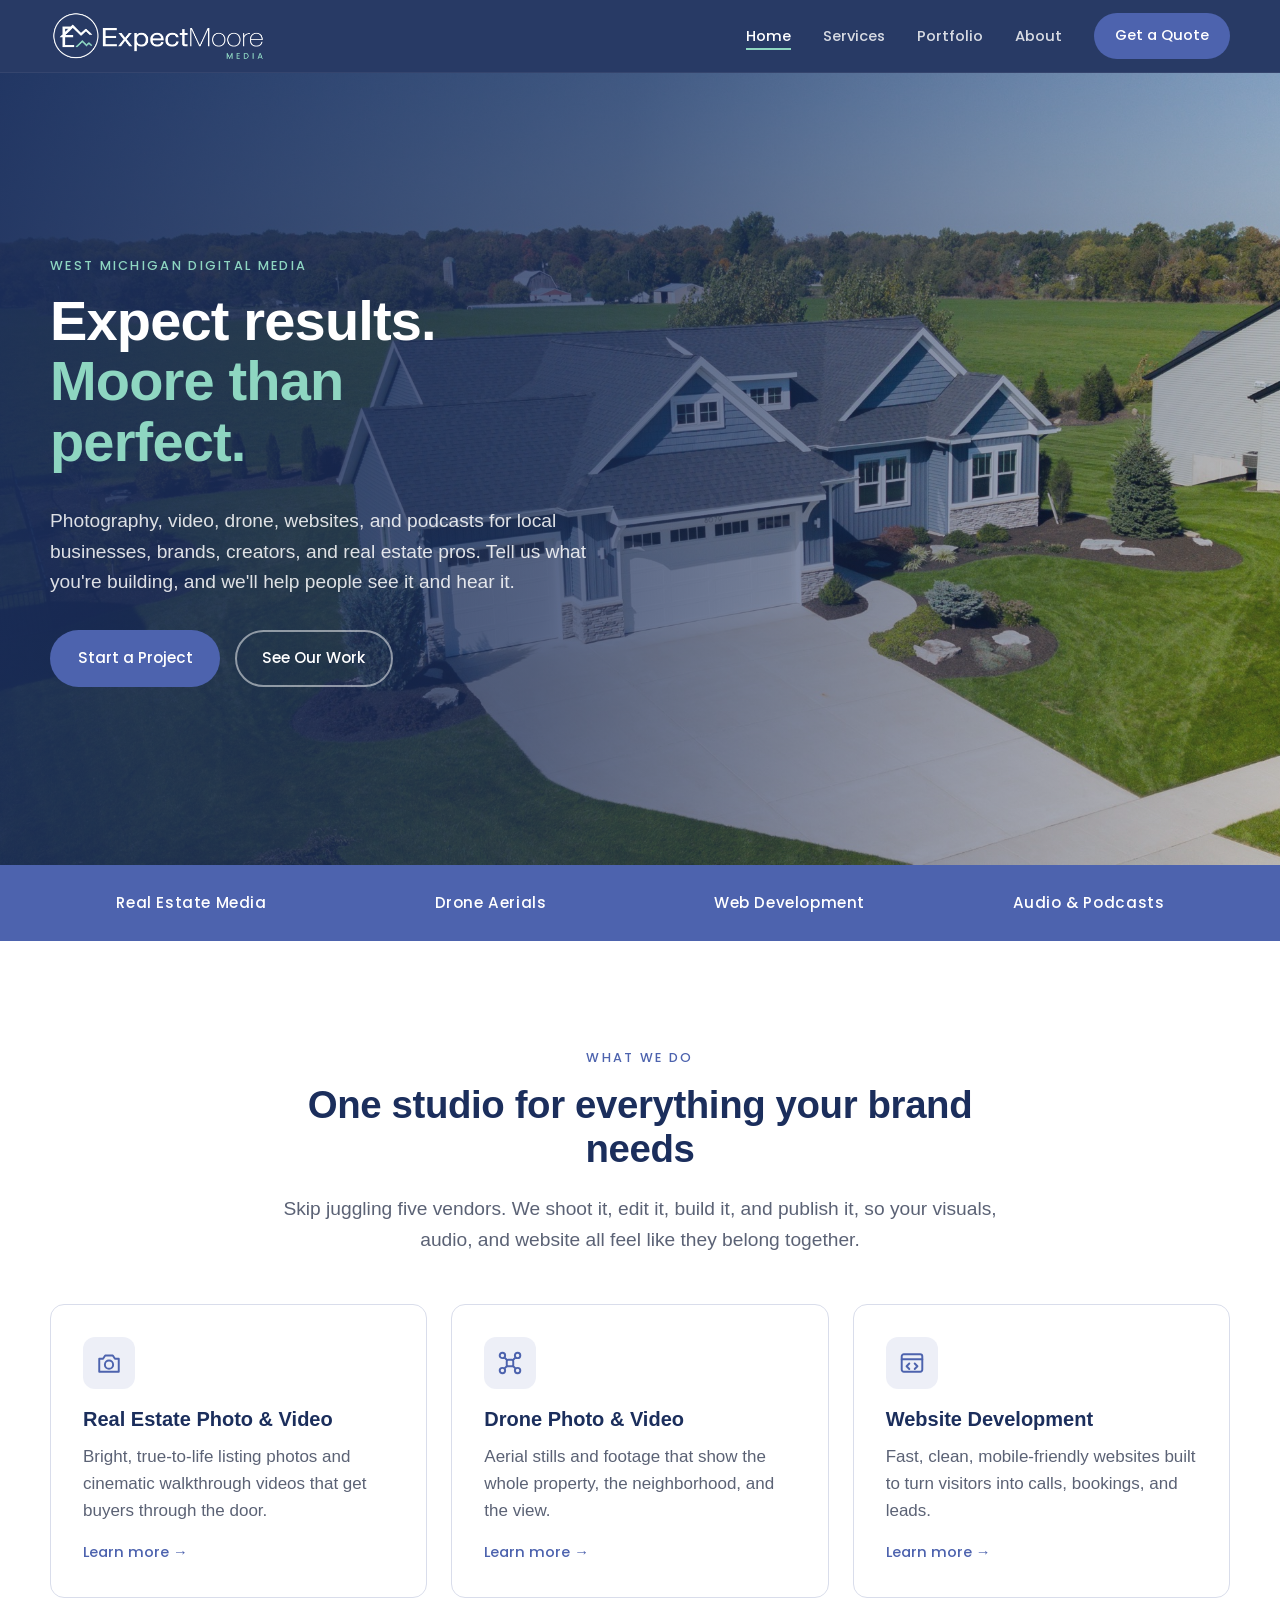
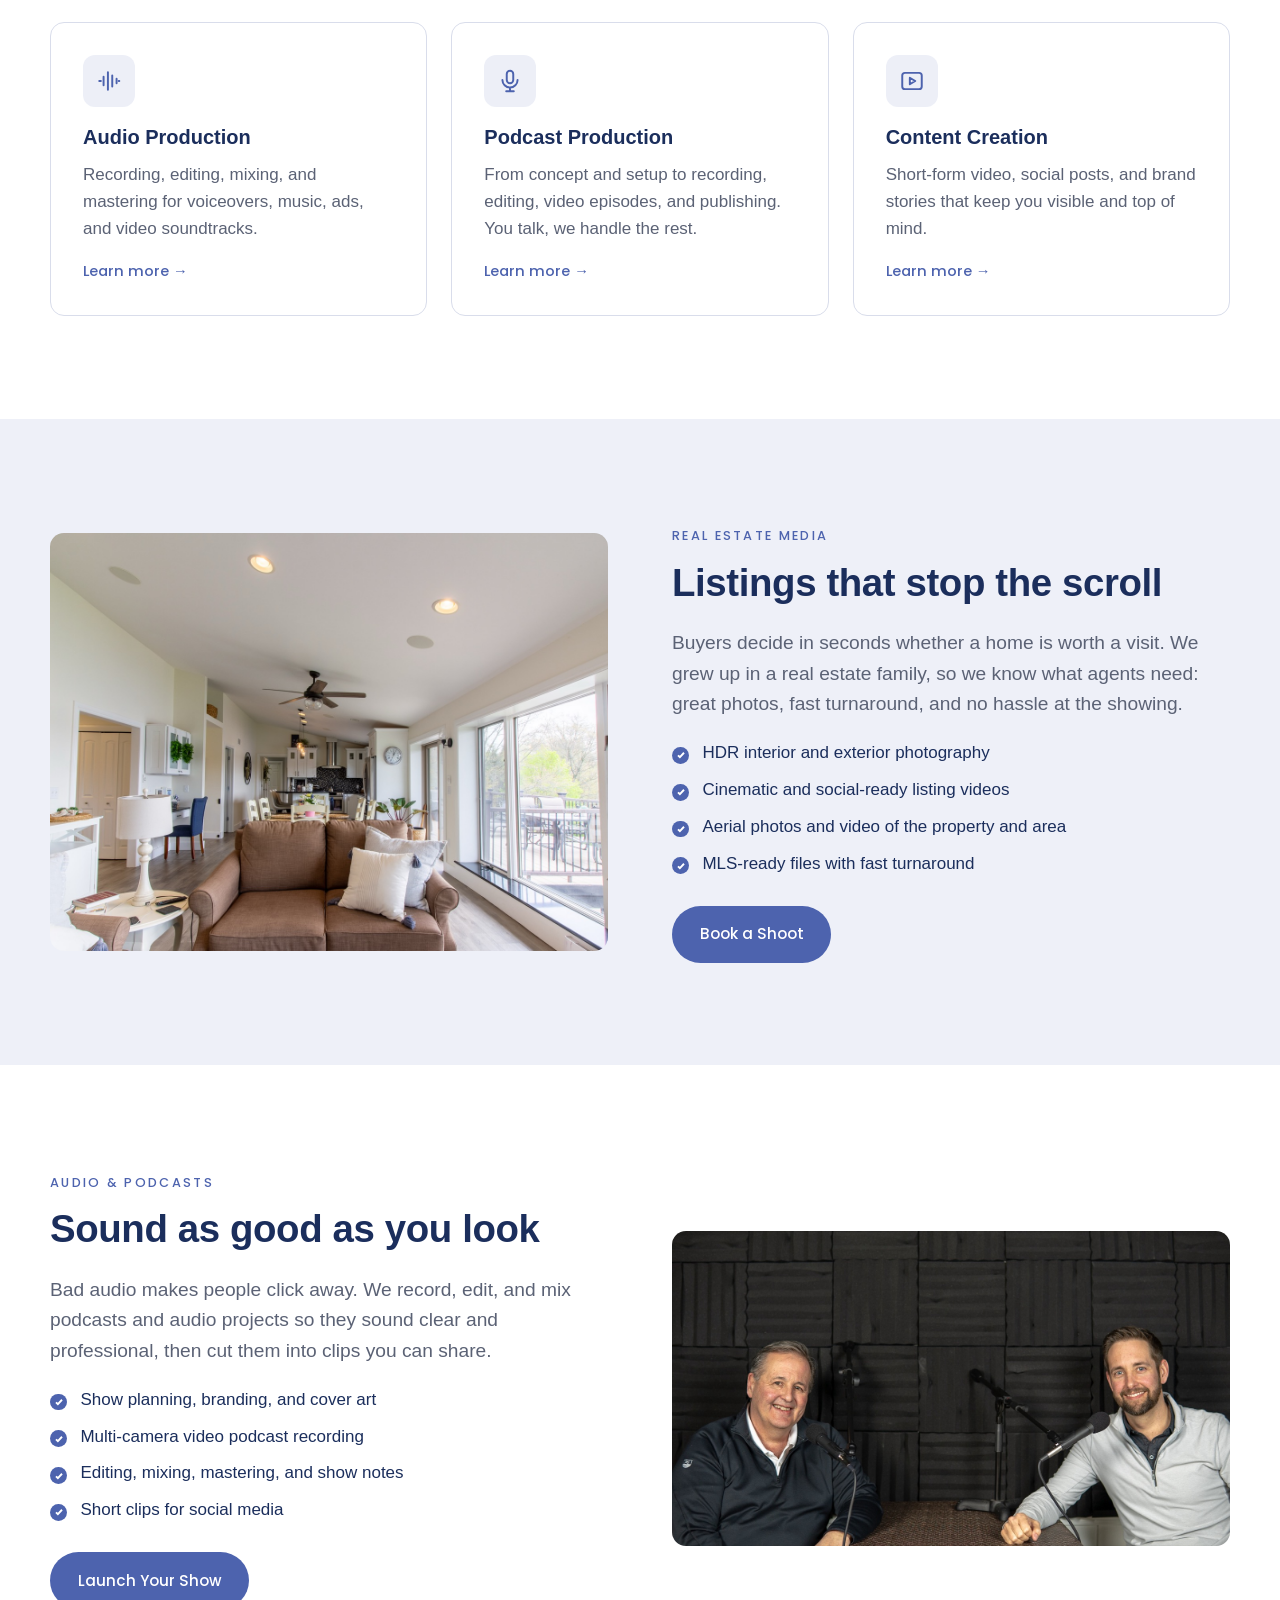
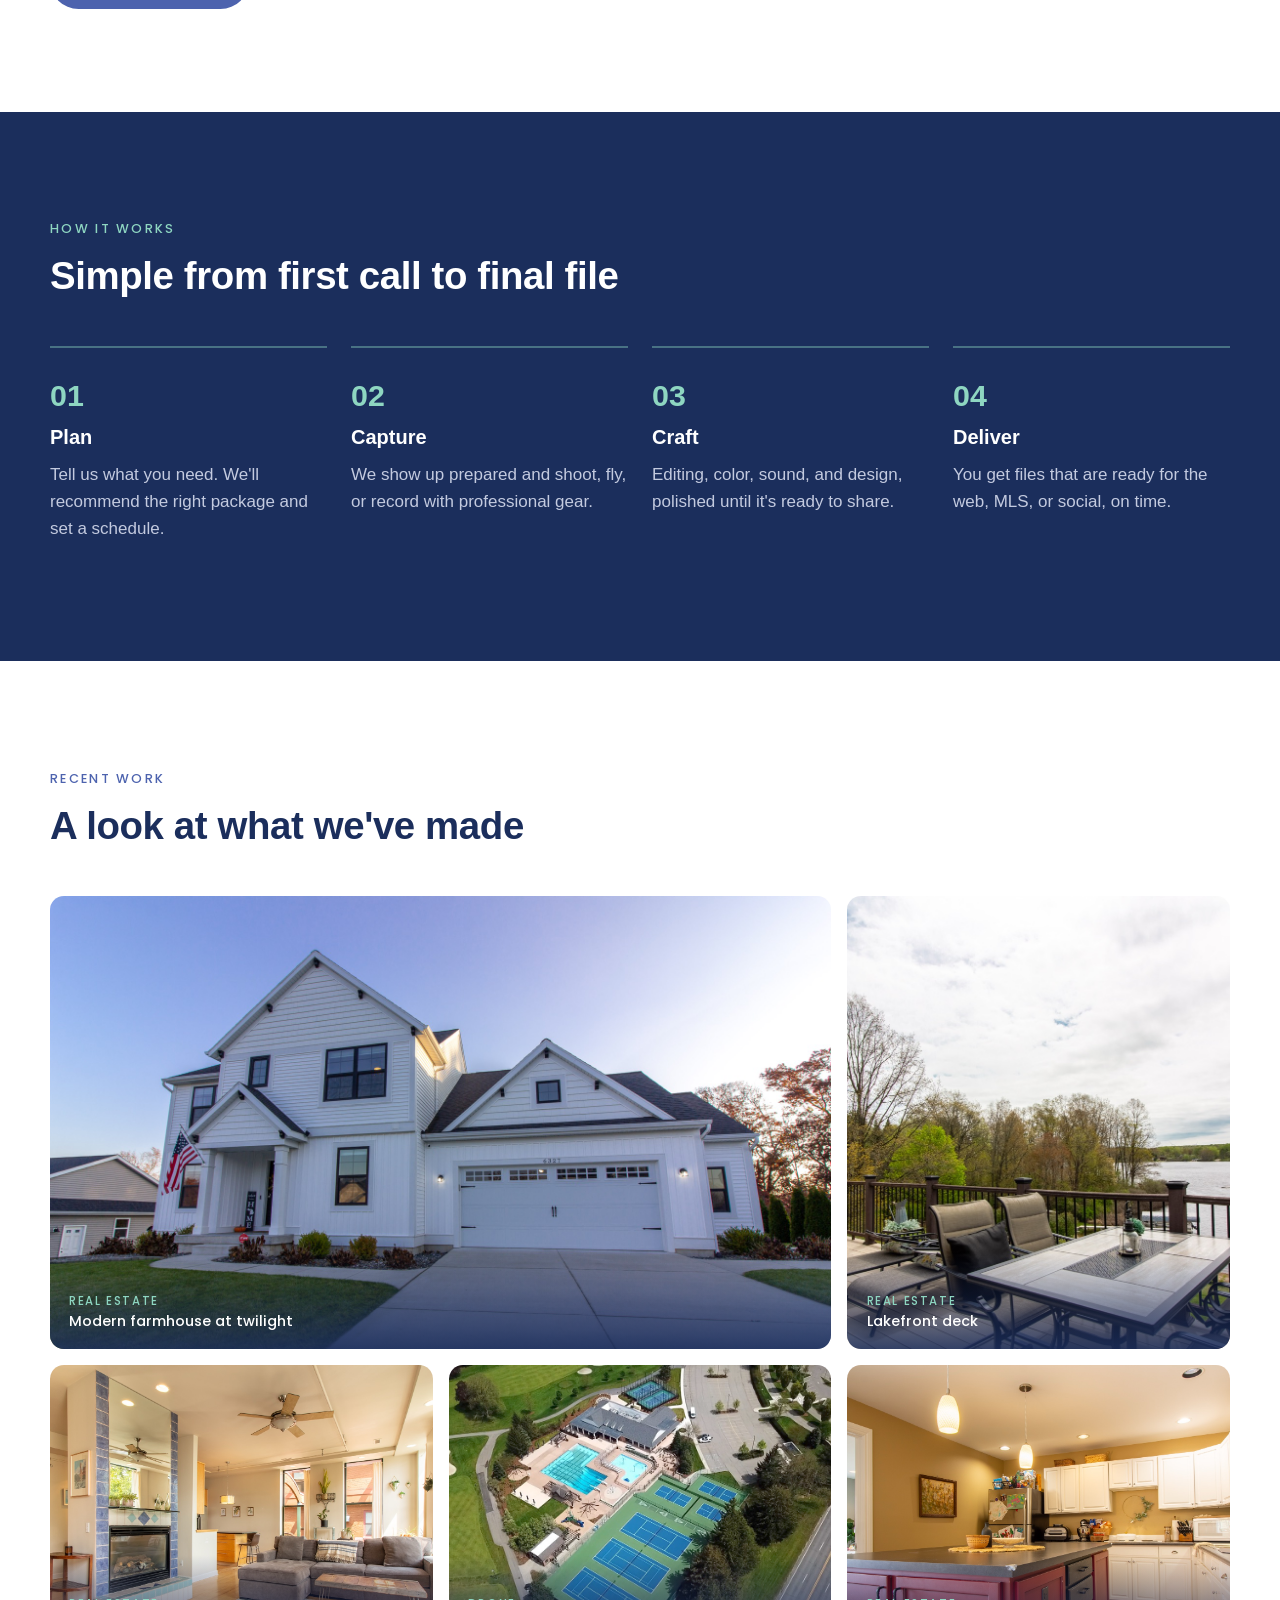
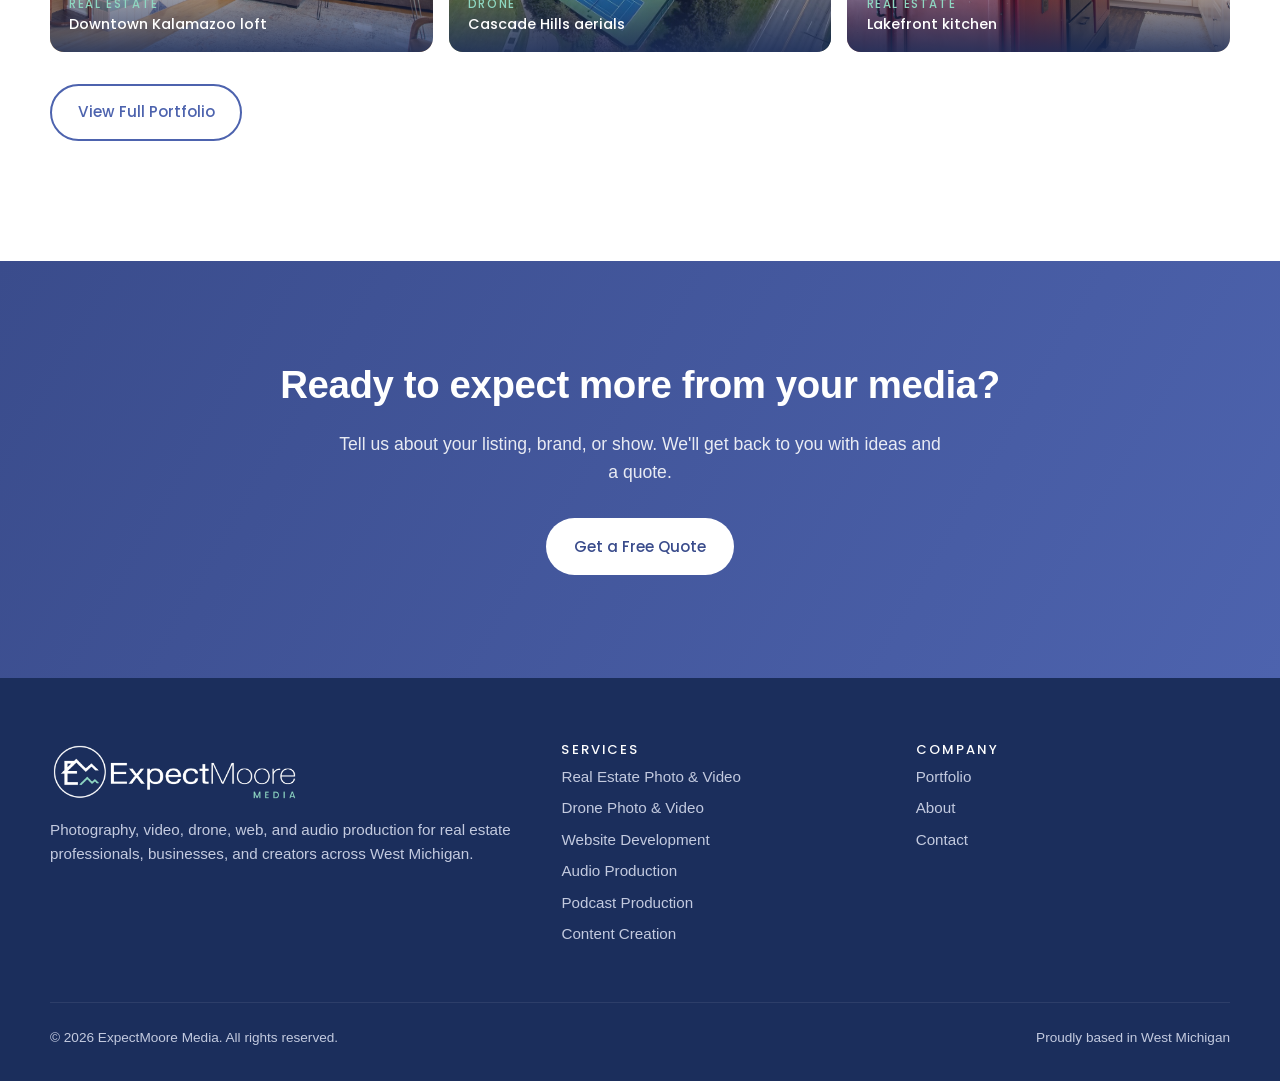
==== commit 5112348b: "Hero: 'Expect results.' / 'Moore than perfect.' on separate lines Co-Authored-By: Claude Opus 5.5 <n" ====
--- a/index.html
+++ b/index.html
@@ -32,7 +32,7 @@
   <section class="hero">
     <div class="container">
       <span class="eyebrow">West Michigan Digital Media</span>
-      <h1>Expect results to be <em>Moore than perfect.</em></h1>
+      <h1>Expect results.<br> <em>Moore than perfect.</em></h1>
       <p>Photography, video, drone, websites, and podcasts for local businesses, brands, creators, and real estate pros. Tell us what you're building, and we'll help people see it and hear it.</p>
       <div class="btn-row">
         <a class="btn btn--primary" href="contact.html">Start a Project</a>
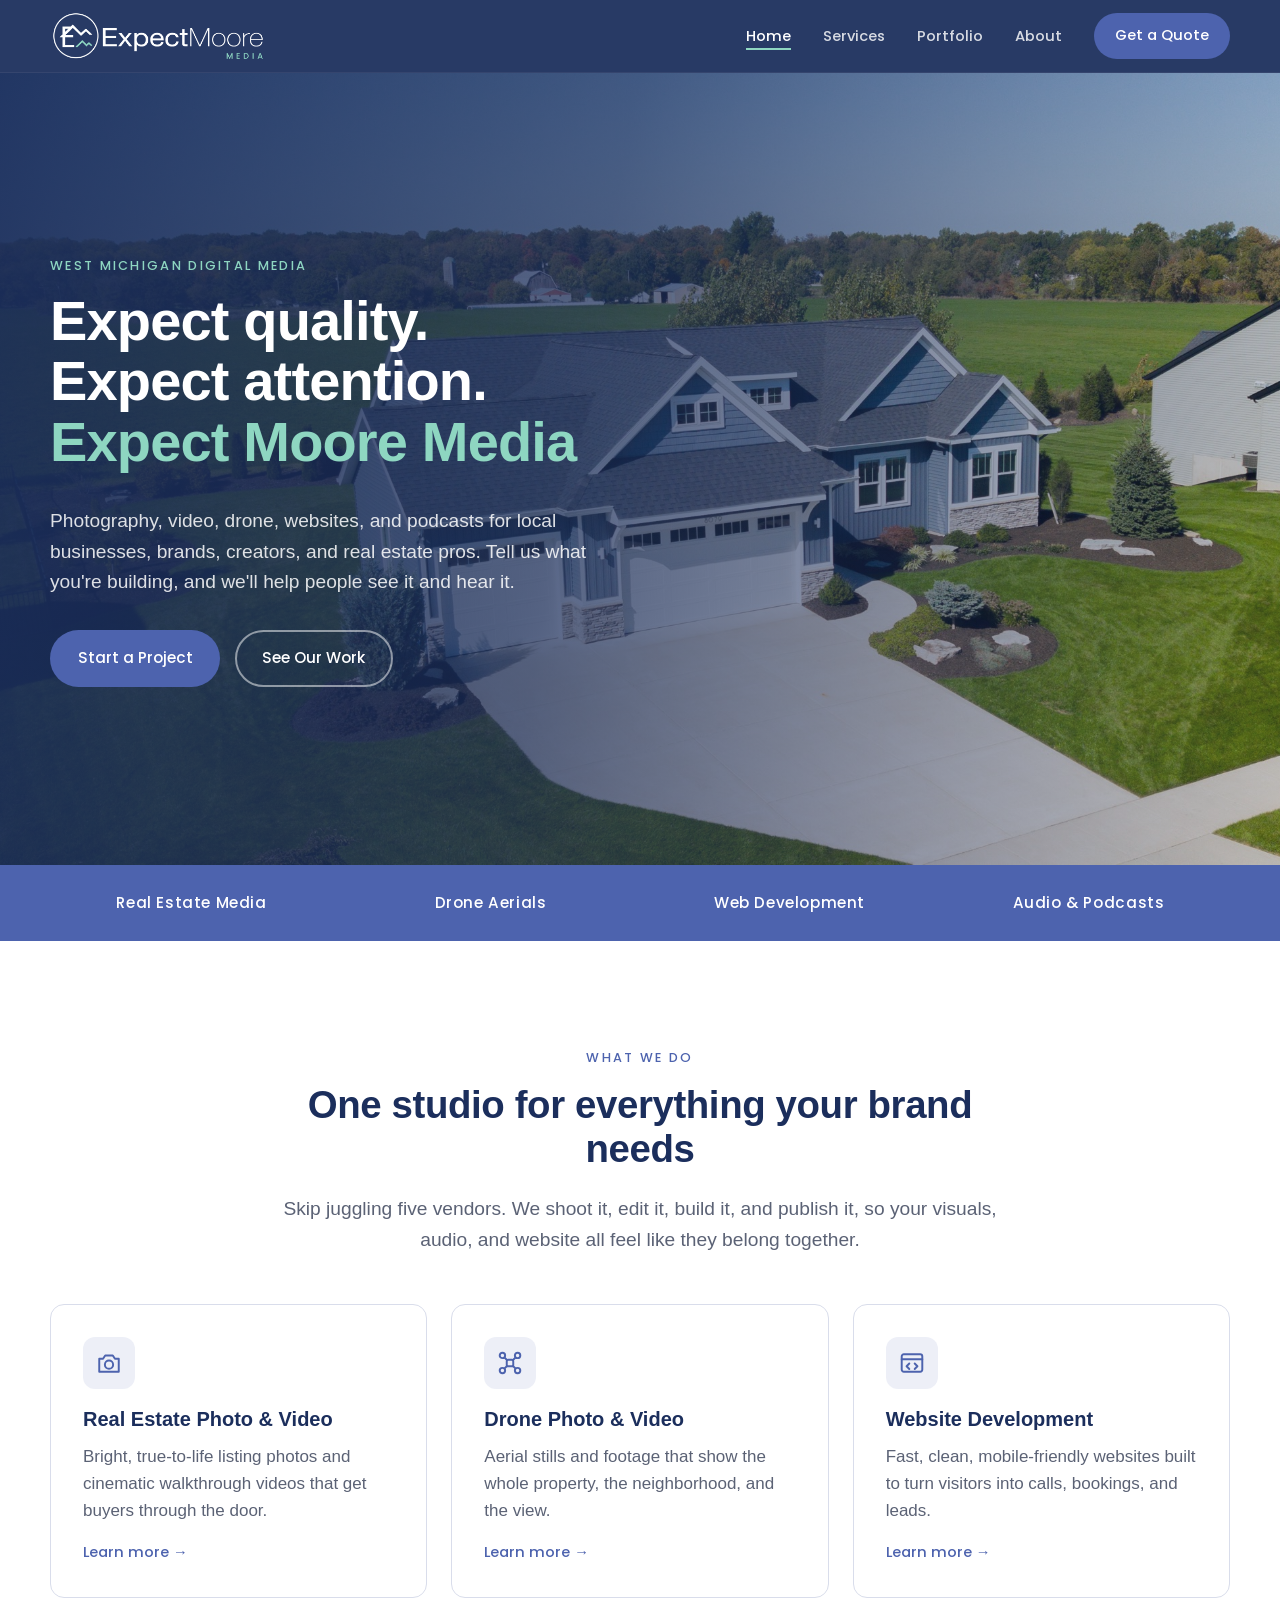
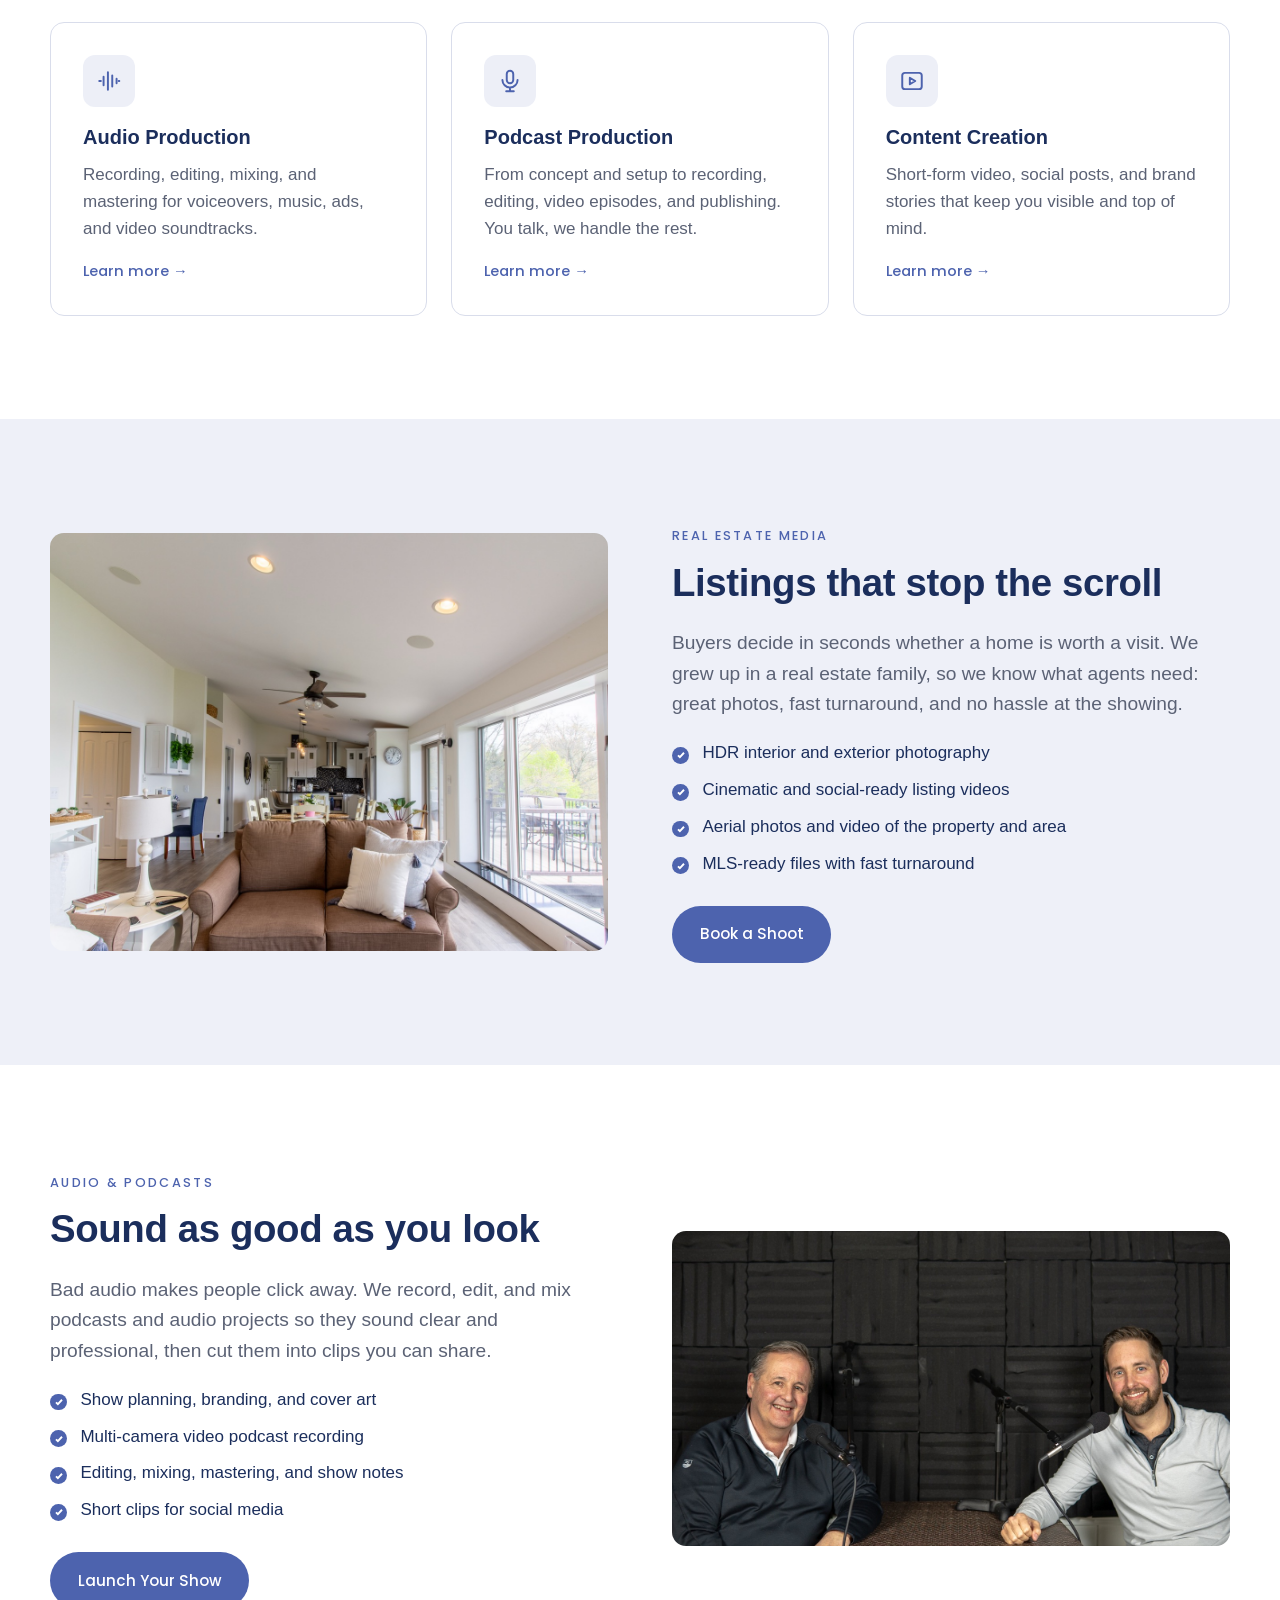
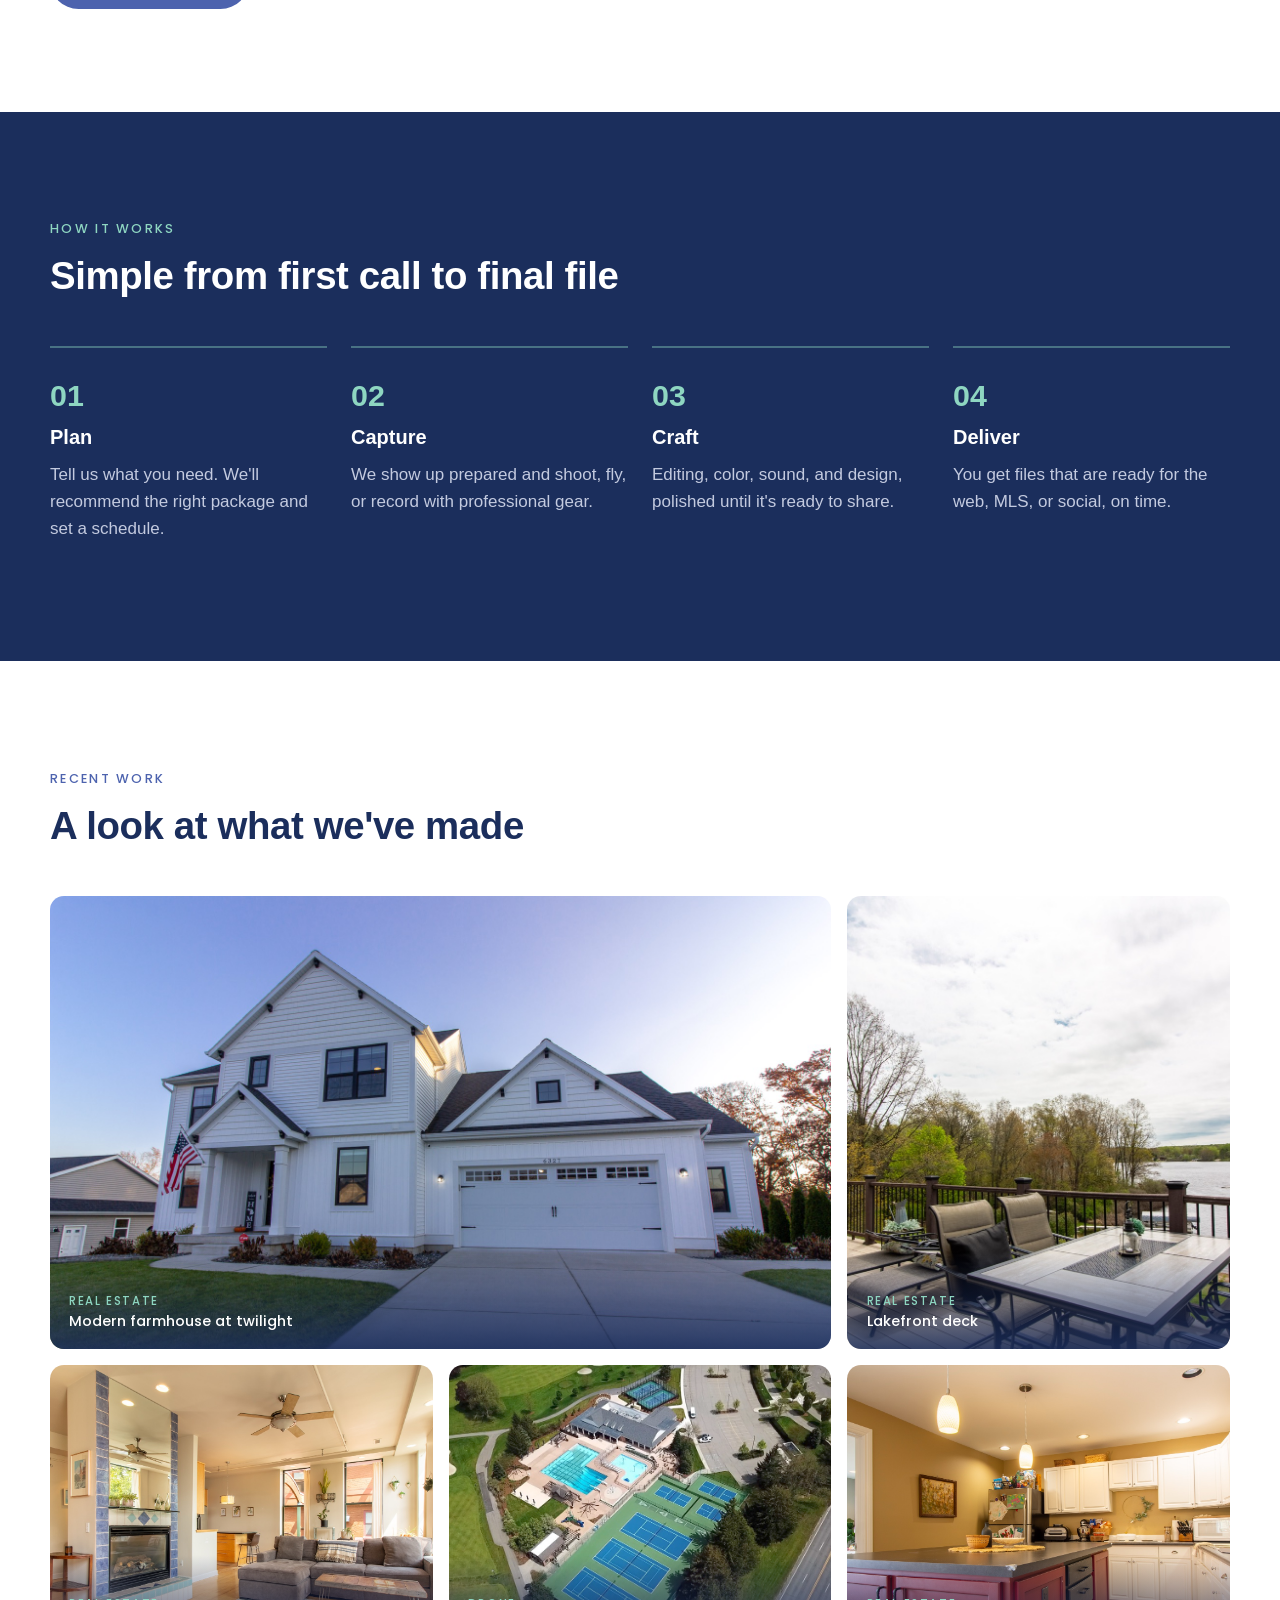
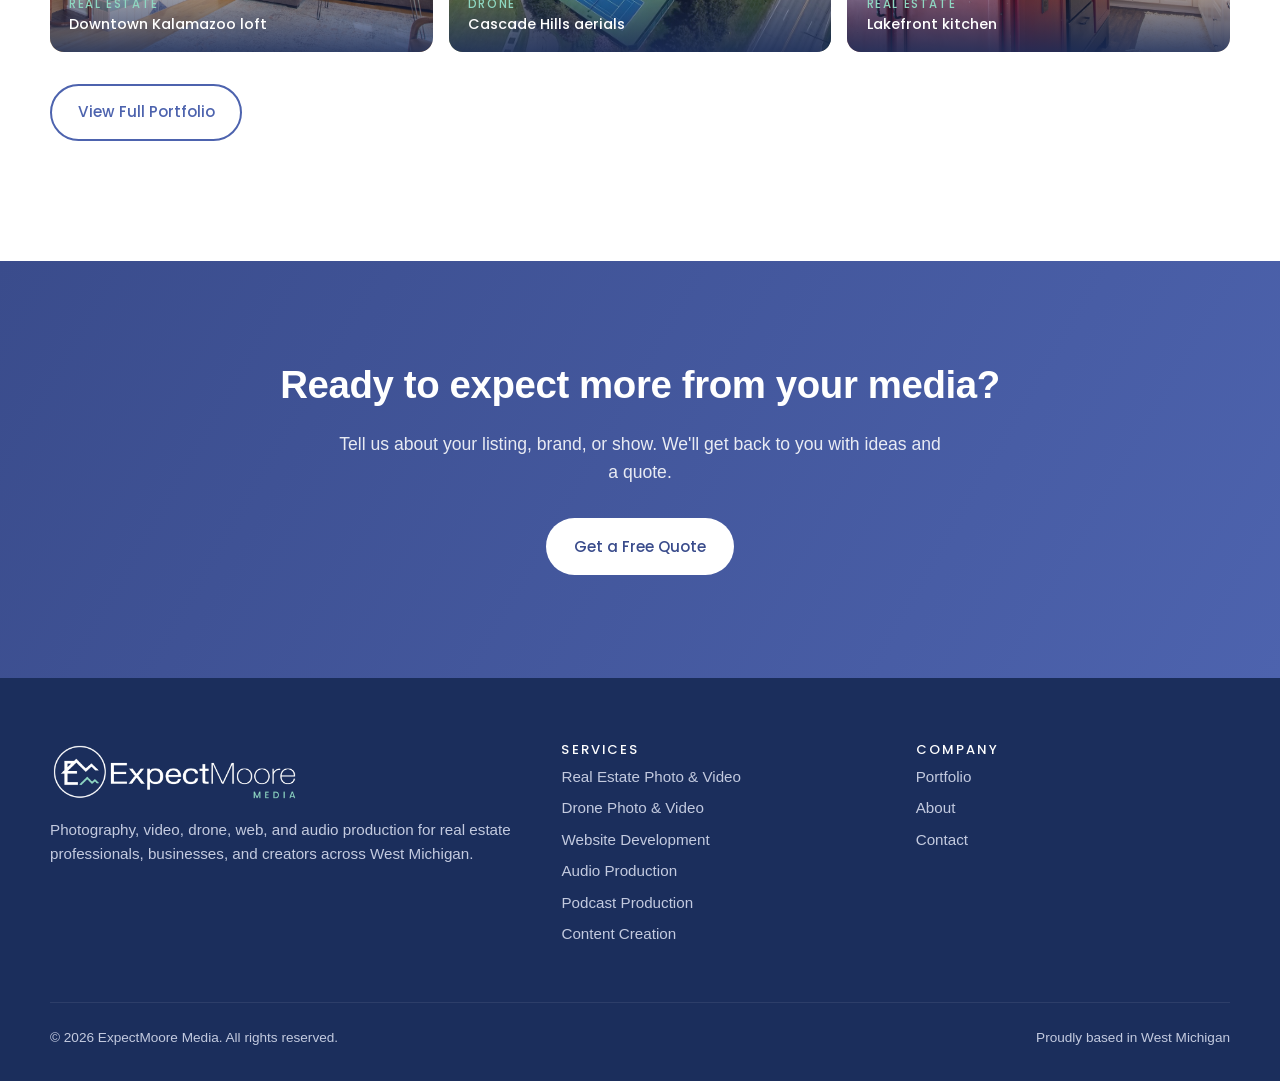
==== commit 73daaa7c: "Hero: 'Expect quality. / Expect attention. / Expect Moore Media' Third line in seafoam. Widened the " ====
--- a/index.html
+++ b/index.html
@@ -32,7 +32,7 @@
   <section class="hero">
     <div class="container">
       <span class="eyebrow">West Michigan Digital Media</span>
-      <h1>Expect results.<br> <em>Moore than perfect.</em></h1>
+      <h1>Expect quality.<br> Expect attention.<br> <em>Expect Moore Media</em></h1>
       <p>Photography, video, drone, websites, and podcasts for local businesses, brands, creators, and real estate pros. Tell us what you're building, and we'll help people see it and hear it.</p>
       <div class="btn-row">
         <a class="btn btn--primary" href="contact.html">Start a Project</a>
--- a/css/styles.css
+++ b/css/styles.css
@@ -145,7 +145,7 @@
 .hero { overflow: hidden; }
 .hero::before { z-index: 1; }
 .hero .container { position: relative; z-index: 3; padding: 5rem 0; }
-.hero h1 { max-width: 15ch; }
+.hero h1 { max-width: 20ch; }
 .hero h1 em { font-style: normal; color: var(--sky); }
 .hero p { font-size: 1.2rem; max-width: 36rem; color: rgba(255,255,255,.85); margin-bottom: 2rem; }
 
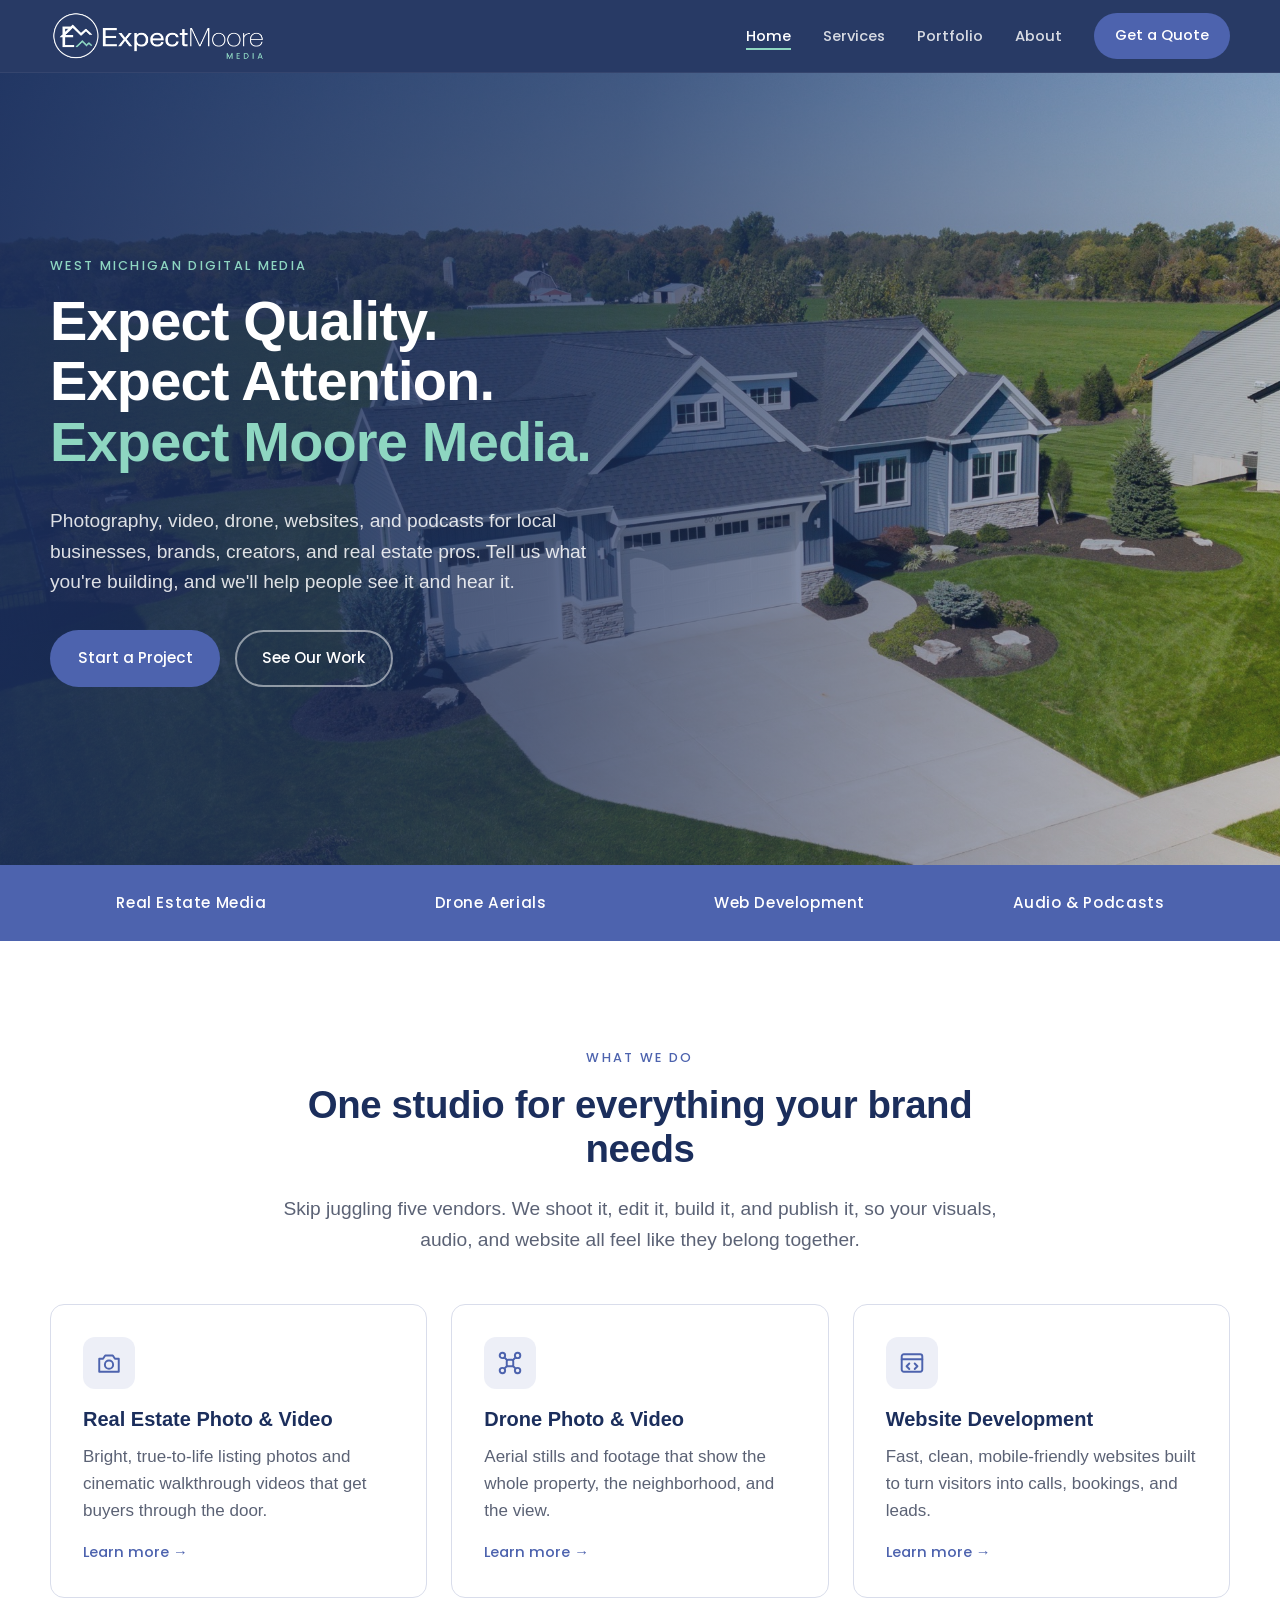
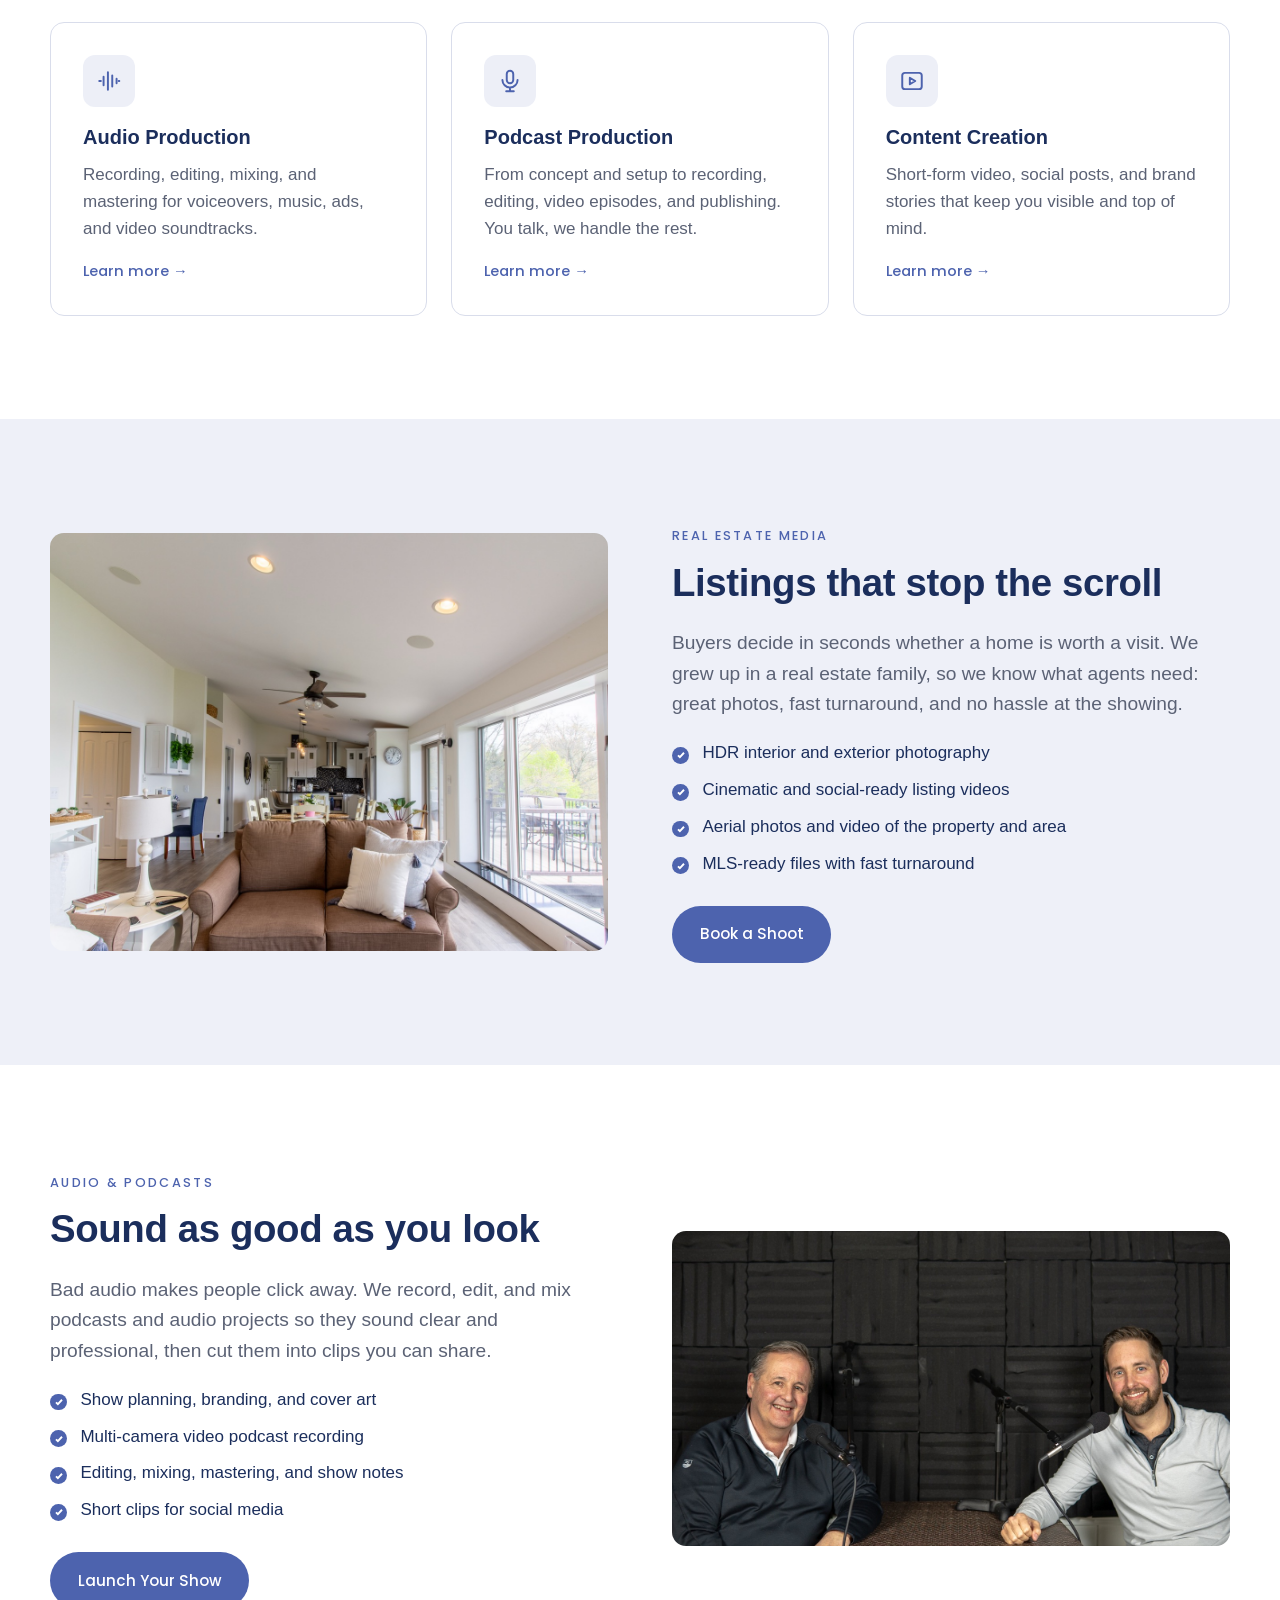
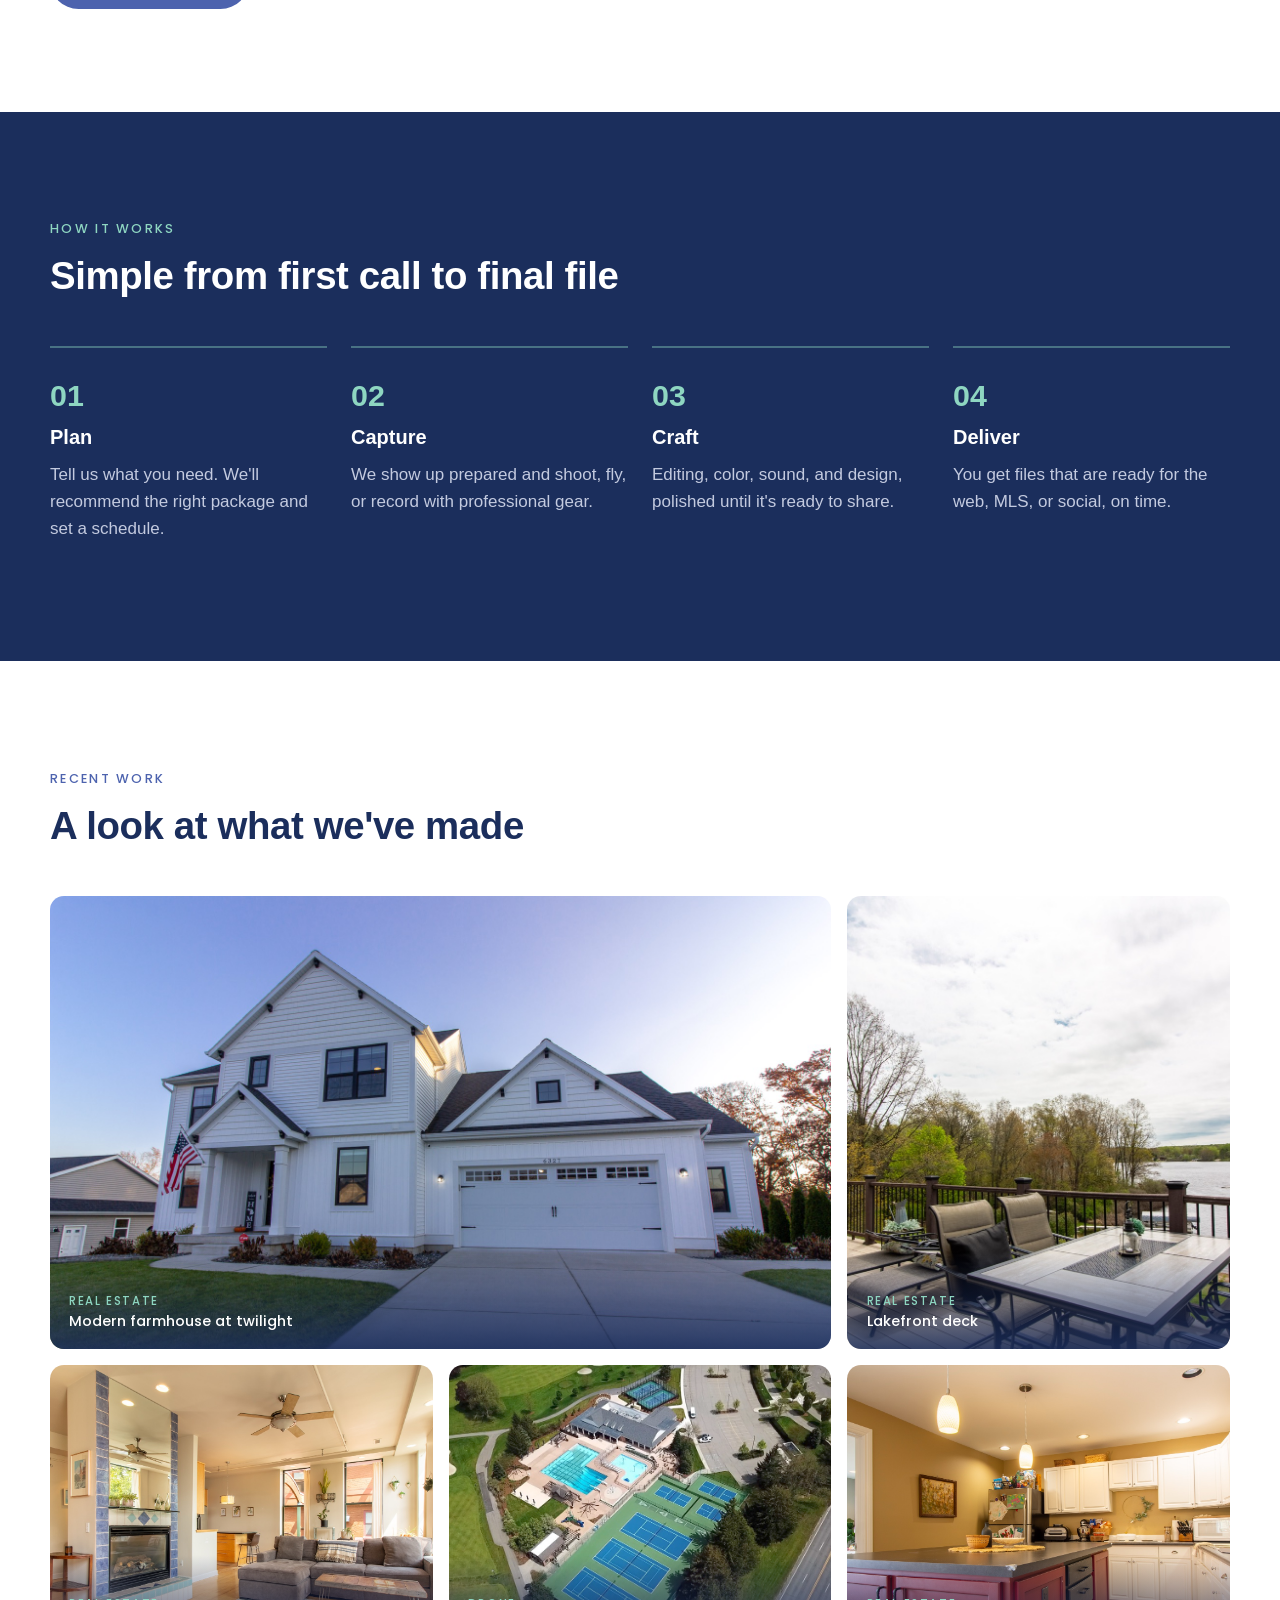
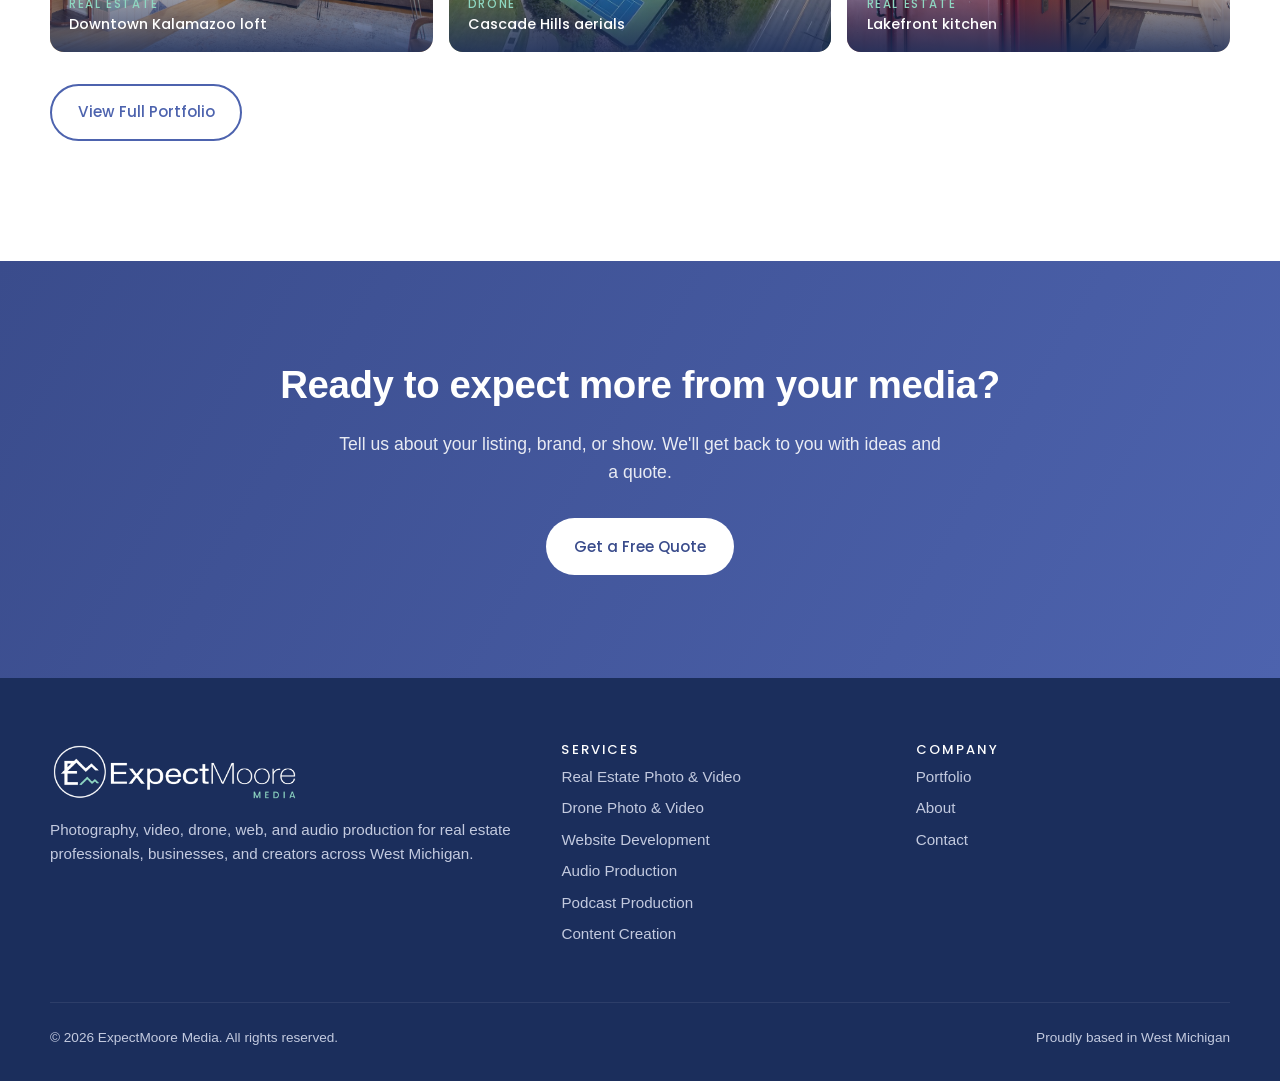
==== commit 1666a8bf: "Hero: title-case 'Quality' and 'Attention', add period after 'Moore Media' Co-Authored-By: Claude Op" ====
--- a/index.html
+++ b/index.html
@@ -32,7 +32,7 @@
   <section class="hero">
     <div class="container">
       <span class="eyebrow">West Michigan Digital Media</span>
-      <h1>Expect quality.<br> Expect attention.<br> <em>Expect Moore Media</em></h1>
+      <h1>Expect Quality.<br> Expect Attention.<br> <em>Expect Moore Media.</em></h1>
       <p>Photography, video, drone, websites, and podcasts for local businesses, brands, creators, and real estate pros. Tell us what you're building, and we'll help people see it and hear it.</p>
       <div class="btn-row">
         <a class="btn btn--primary" href="contact.html">Start a Project</a>
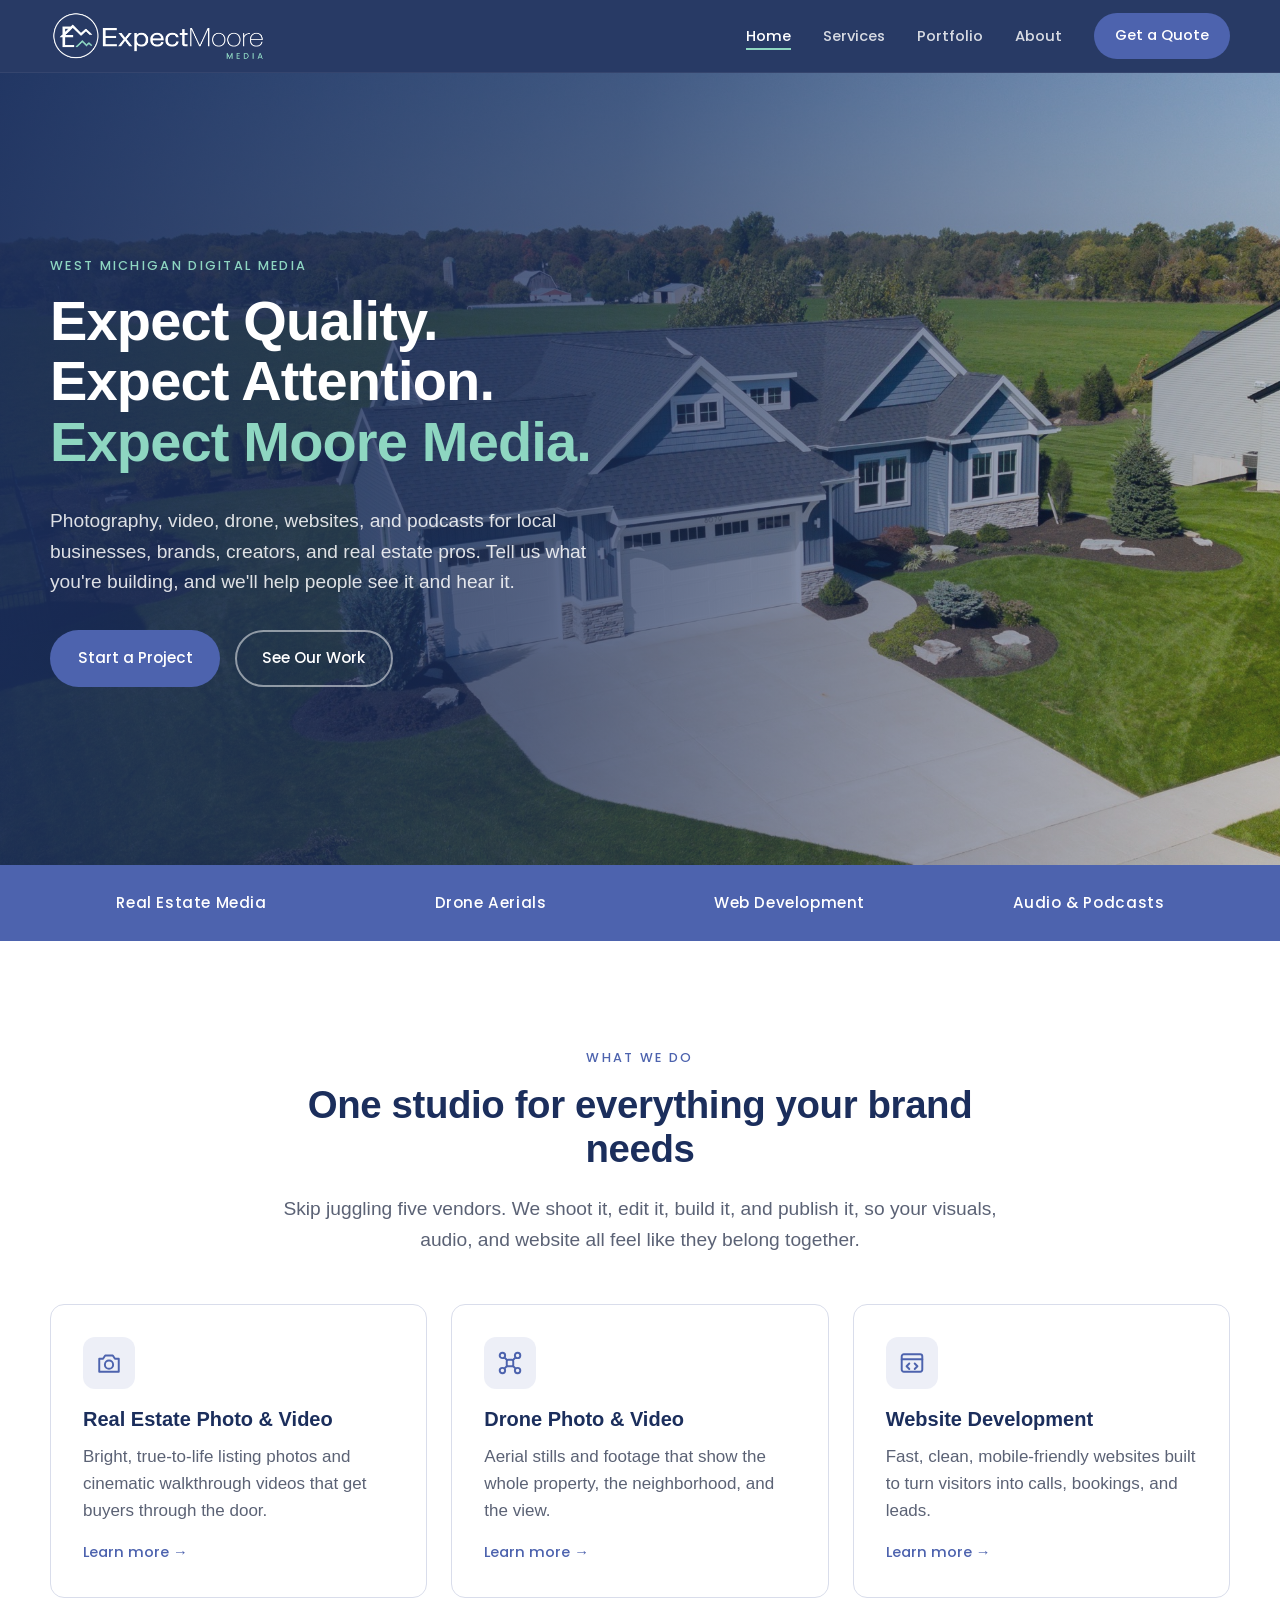
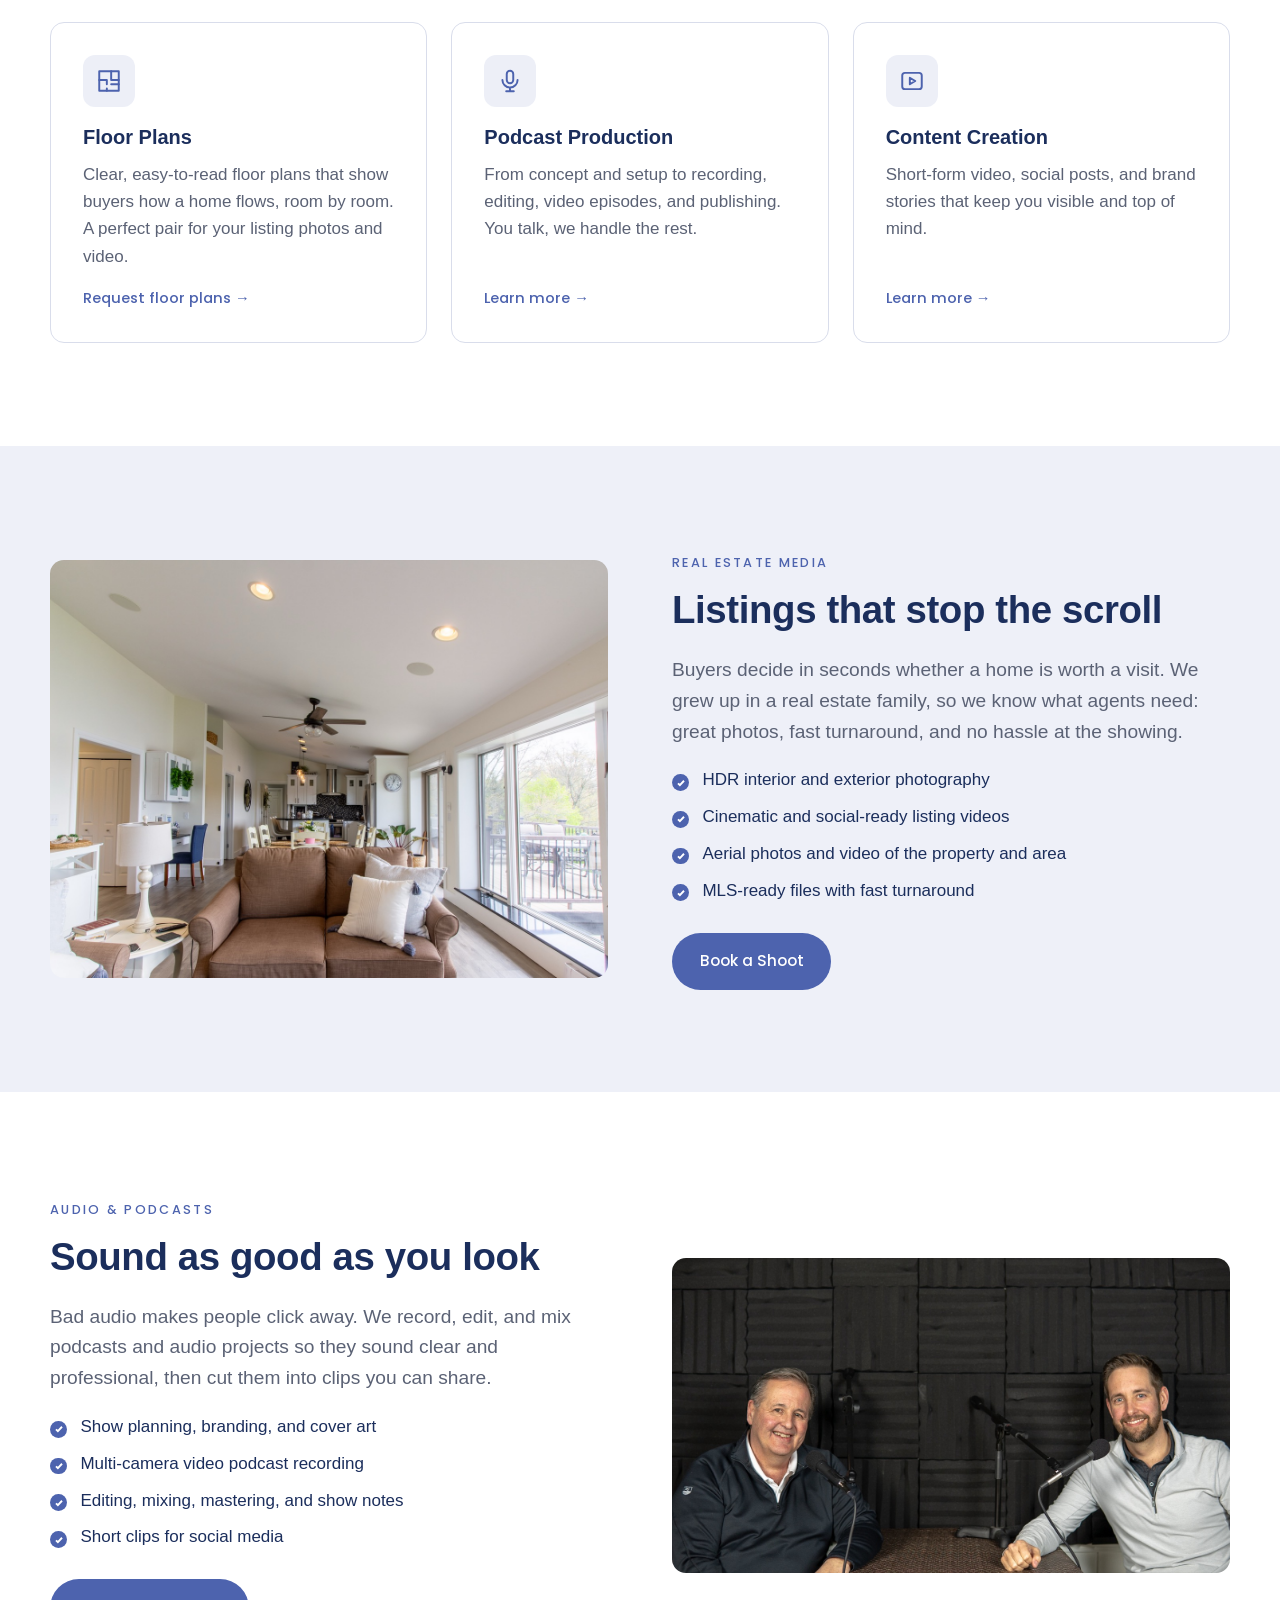
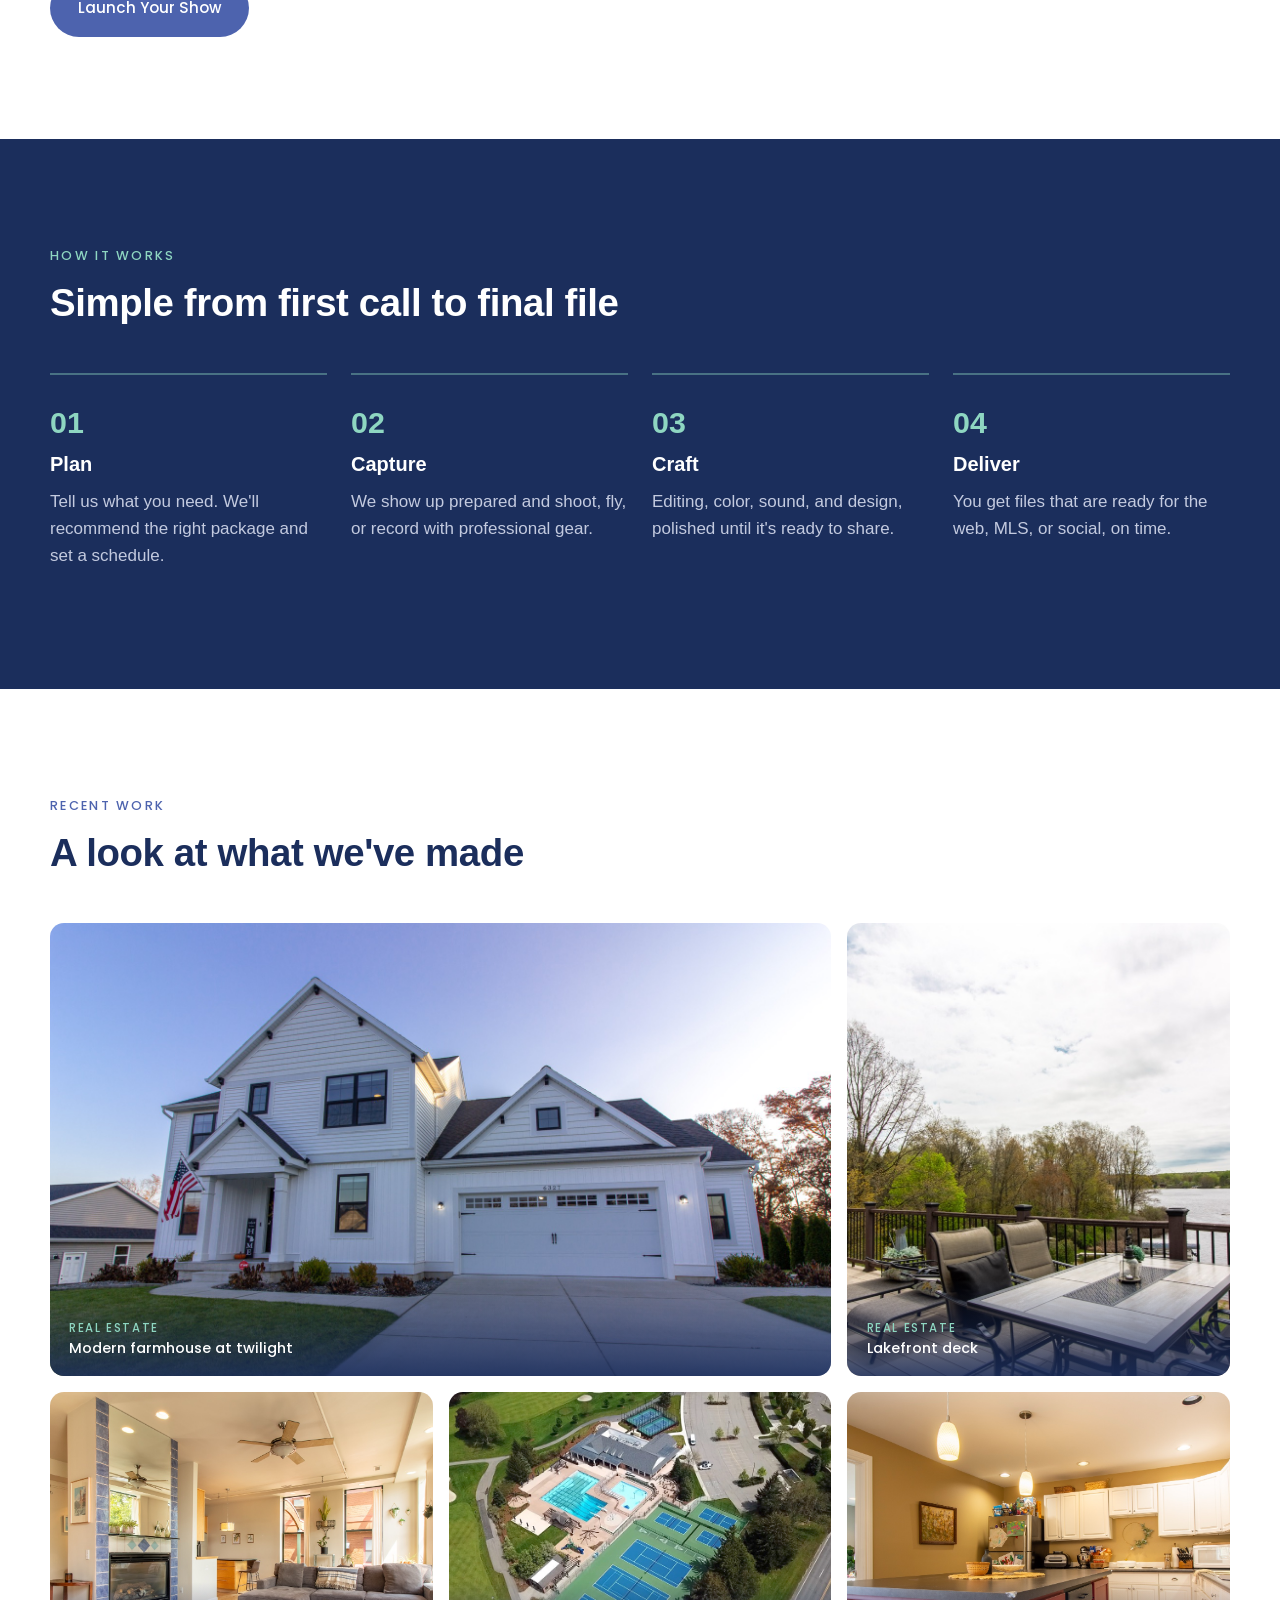
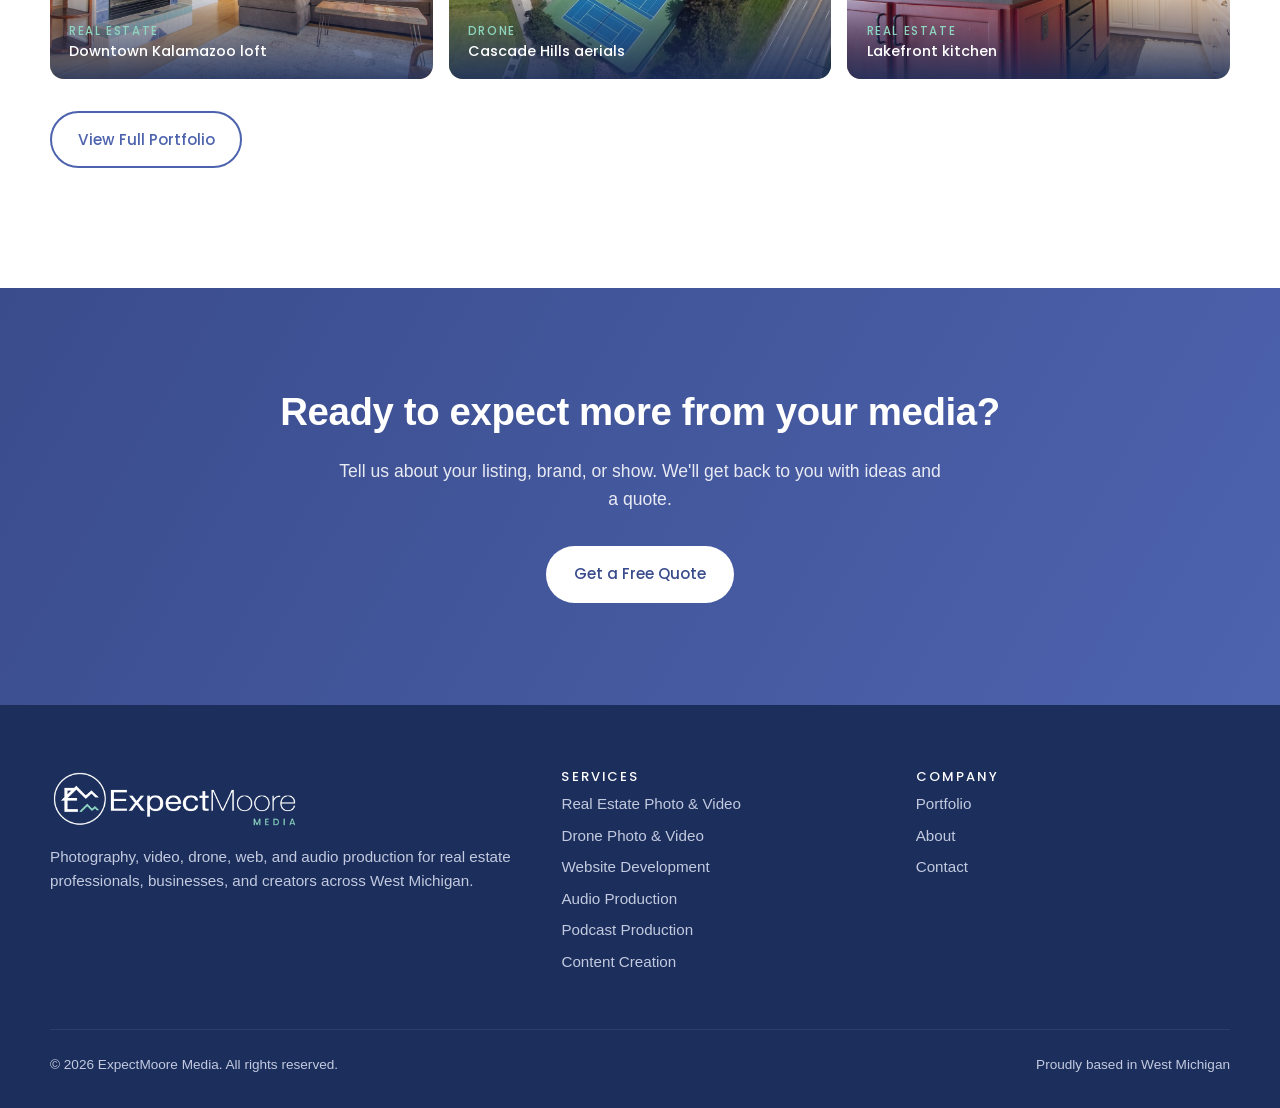
==== commit a4627336: "Homepage: replace Audio Production card with Floor Plans Card links to the quote form with a new 'Fl" ====
--- a/index.html
+++ b/index.html
@@ -78,10 +78,10 @@
           <a class="link" href="services.html#websites">Learn more</a>
         </article>
         <article class="card reveal">
-          <div class="icon"><svg viewBox="0 0 24 24" fill="none" stroke="currentColor" stroke-width="1.8" stroke-linecap="round"><path d="M3 12h1.5M7 8v8M11 4v16M15 7v10M19 10v4M21.5 12H21"/></svg></div>
-          <h3>Audio Production</h3>
-          <p>Recording, editing, mixing, and mastering for voiceovers, music, ads, and video soundtracks.</p>
-          <a class="link" href="services.html#audio">Learn more</a>
+          <div class="icon"><svg viewBox="0 0 24 24" fill="none" stroke="currentColor" stroke-width="1.8" stroke-linecap="round" stroke-linejoin="round"><path d="M3 3h18v18H3z"/><path d="M3 11h7v4M10 19v2M14 3v8h7M14 15h7"/></svg></div>
+          <h3>Floor Plans</h3>
+          <p>Clear, easy-to-read floor plans that show buyers how a home flows, room by room. A perfect pair for your listing photos and video.</p>
+          <a class="link" href="contact.html?service=floor-plans">Request floor plans</a>
         </article>
         <article class="card reveal">
           <div class="icon"><svg viewBox="0 0 24 24" fill="none" stroke="currentColor" stroke-width="1.8" stroke-linecap="round"><rect x="9" y="2.5" width="6" height="11.5" rx="3"/><path d="M5 11a7 7 0 0014 0M12 18v3.5M8.5 21.5h7"/></svg></div>
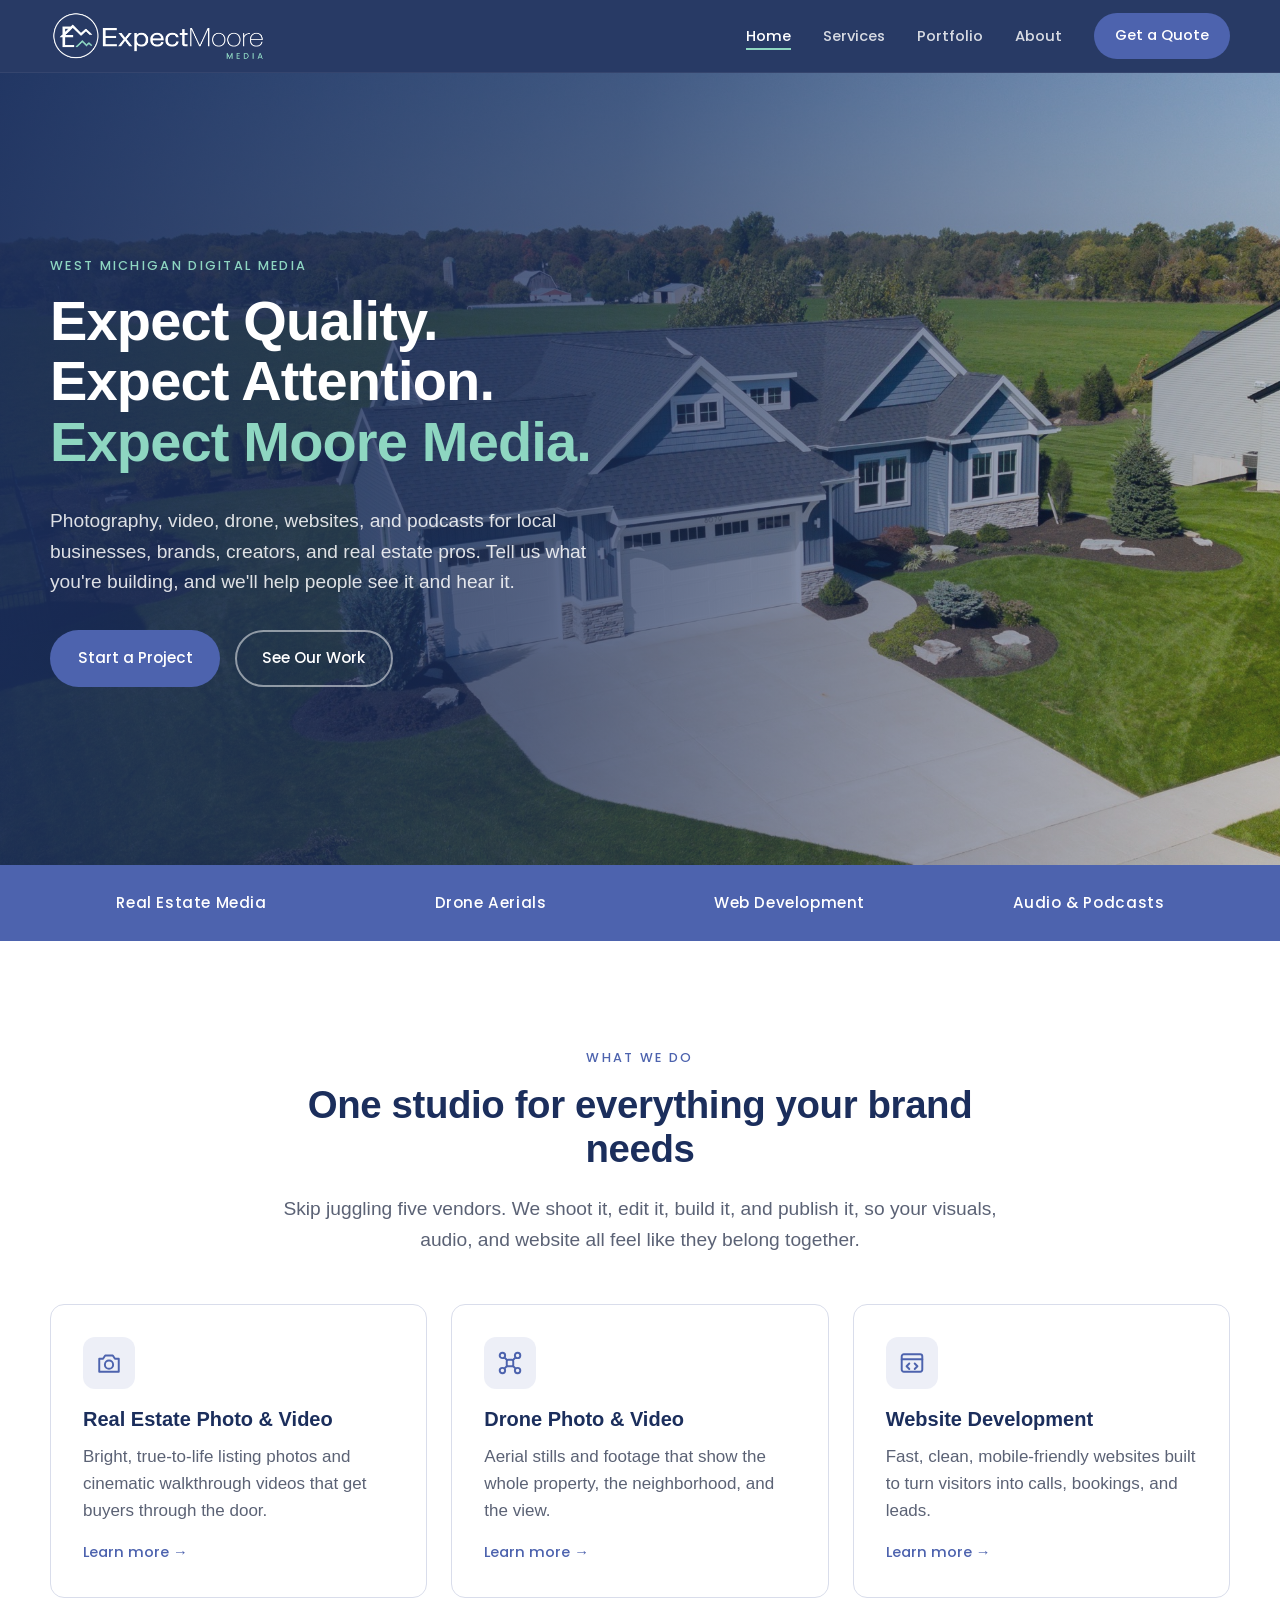
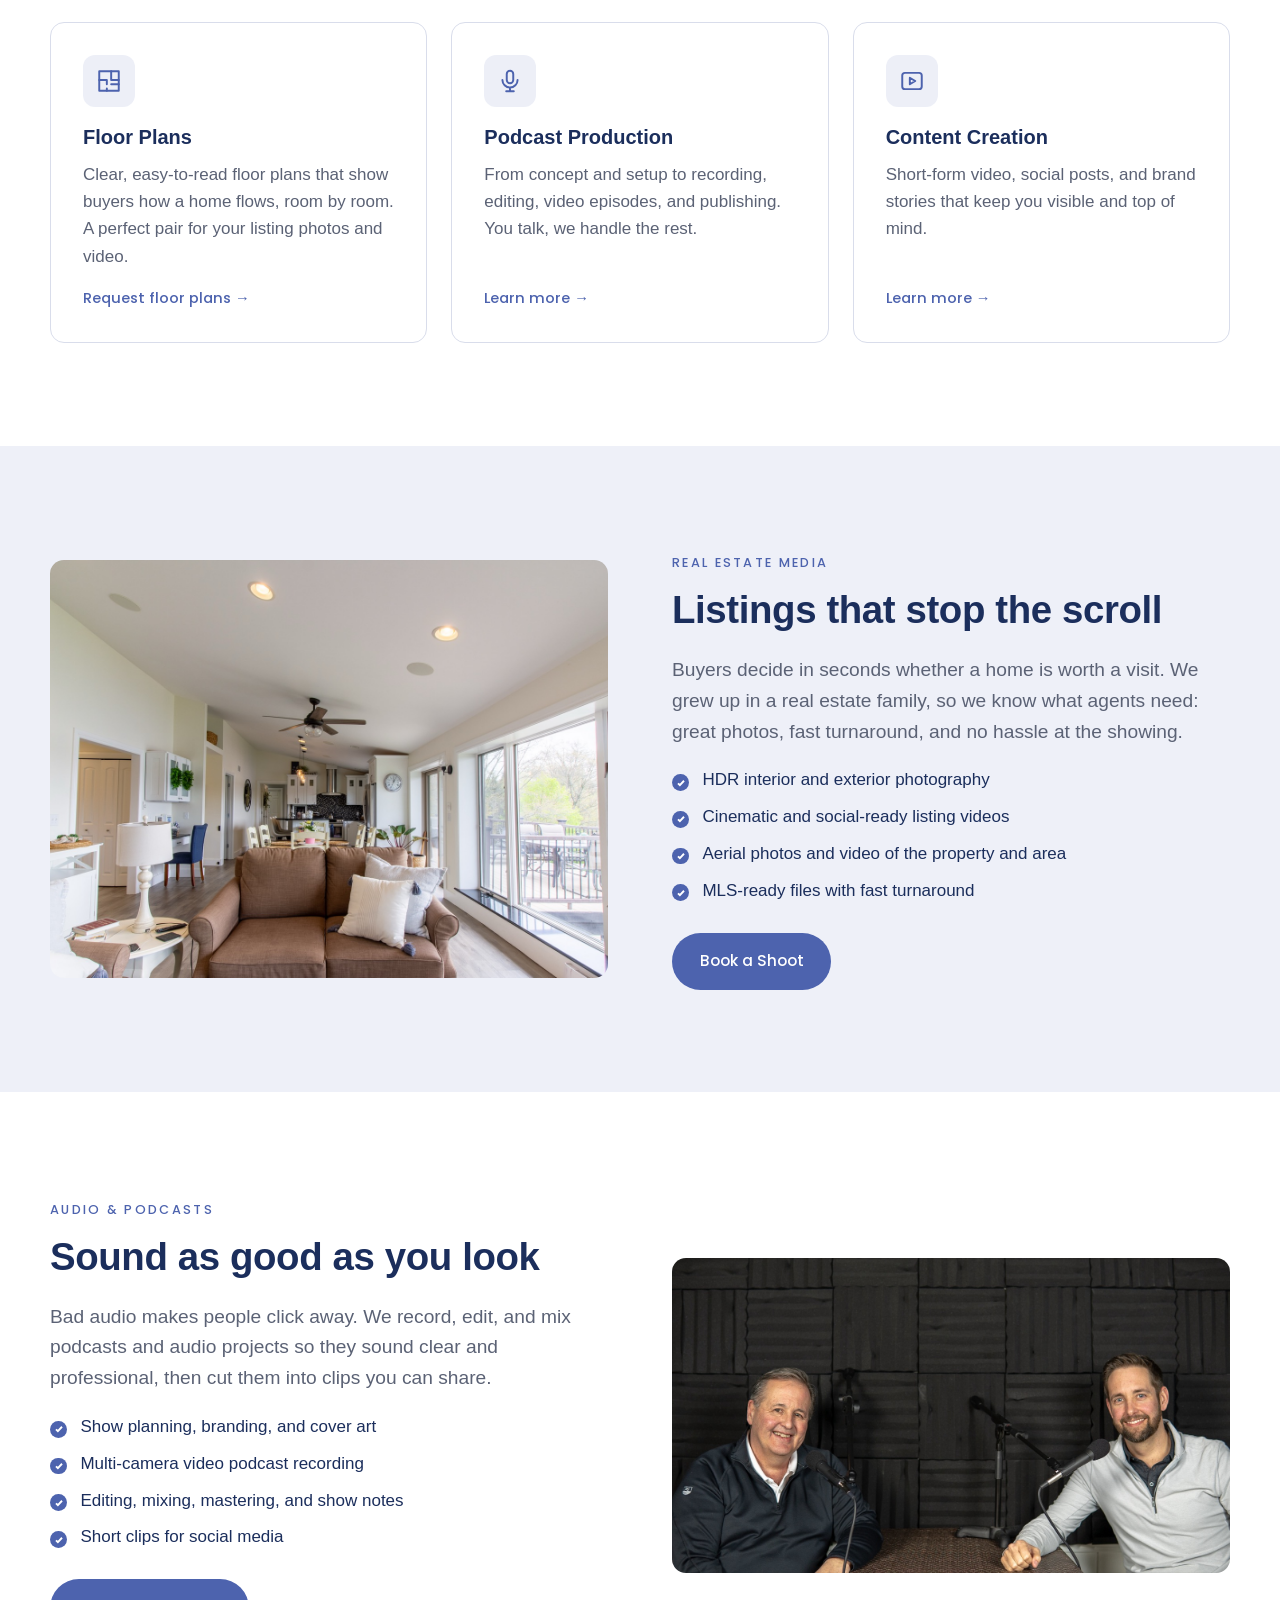
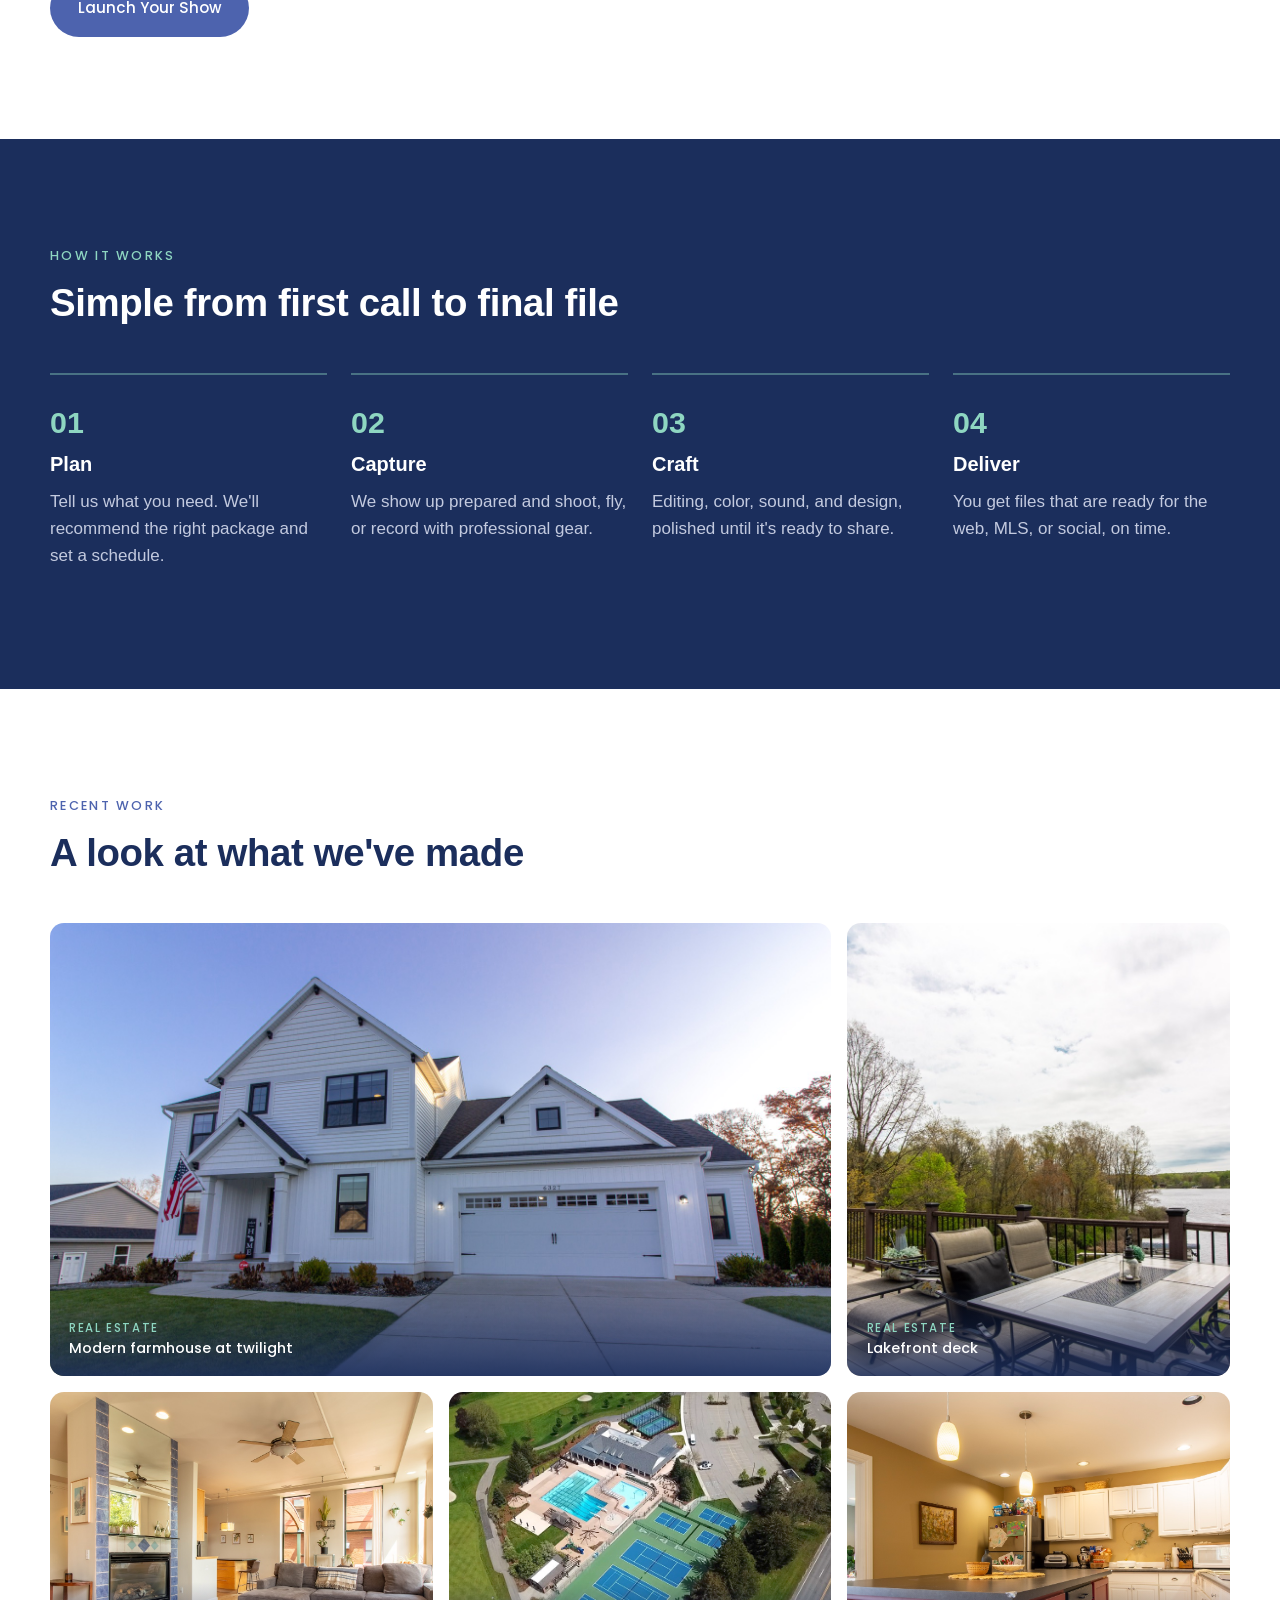
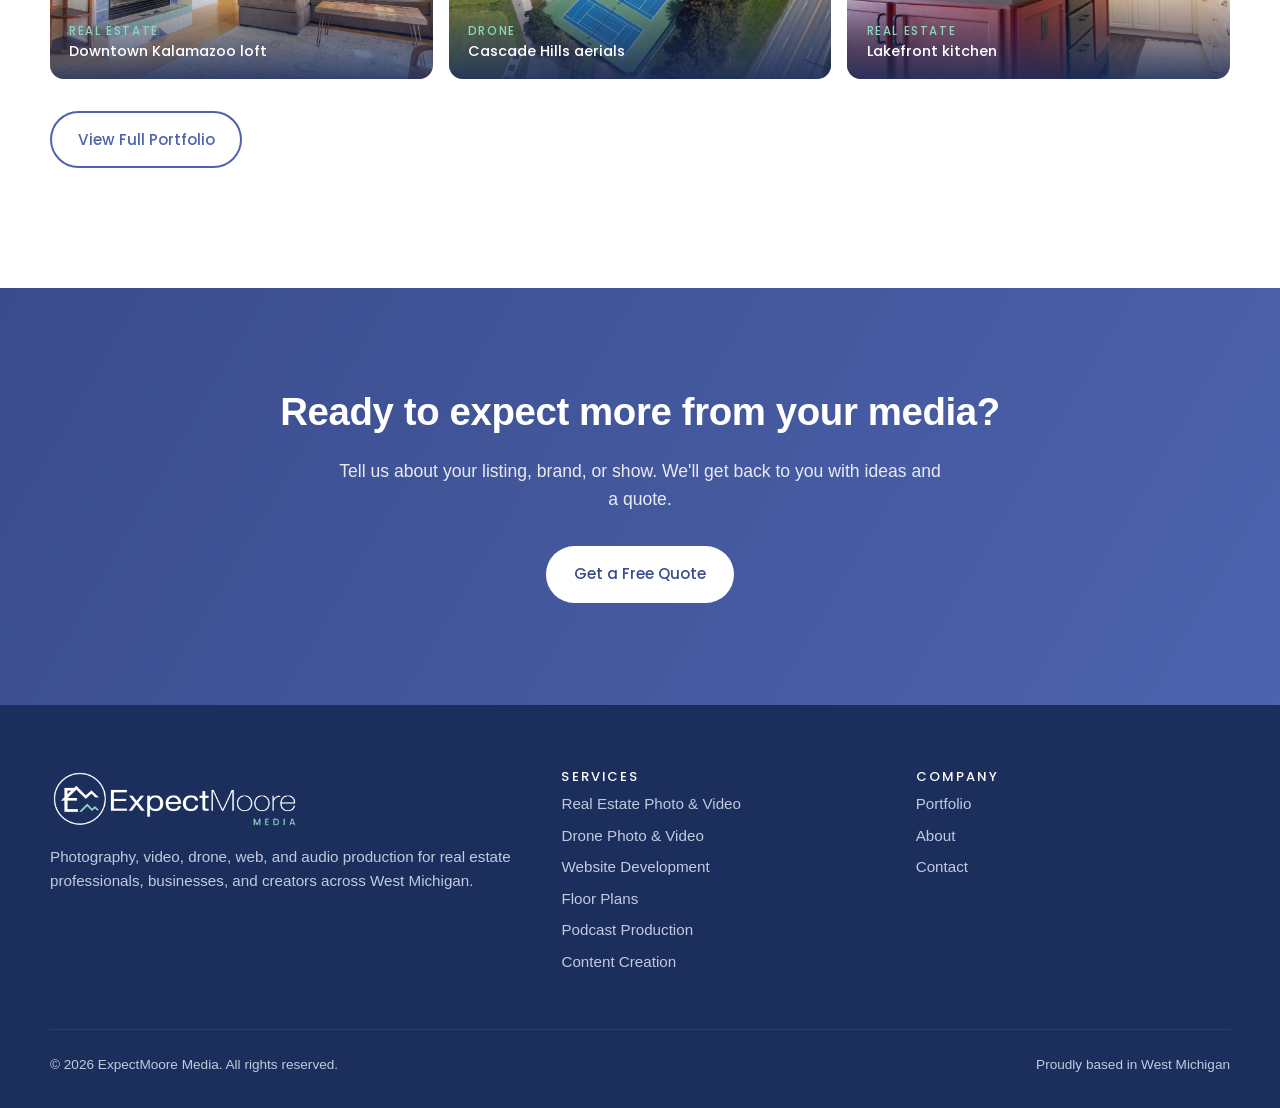
==== commit 27b3702b: "Footer: replace Audio Production link with Floor Plans on every page Co-Authored-By: Claude Opus 5.5" ====
--- a/index.html
+++ b/index.html
@@ -218,7 +218,7 @@
           <li><a href="services.html#real-estate">Real Estate Photo &amp; Video</a></li>
           <li><a href="services.html#drone">Drone Photo &amp; Video</a></li>
           <li><a href="services.html#websites">Website Development</a></li>
-          <li><a href="services.html#audio">Audio Production</a></li>
+          <li><a href="contact.html?service=floor-plans">Floor Plans</a></li>
           <li><a href="services.html#podcasts">Podcast Production</a></li>
           <li><a href="services.html#content">Content Creation</a></li>
         </ul>
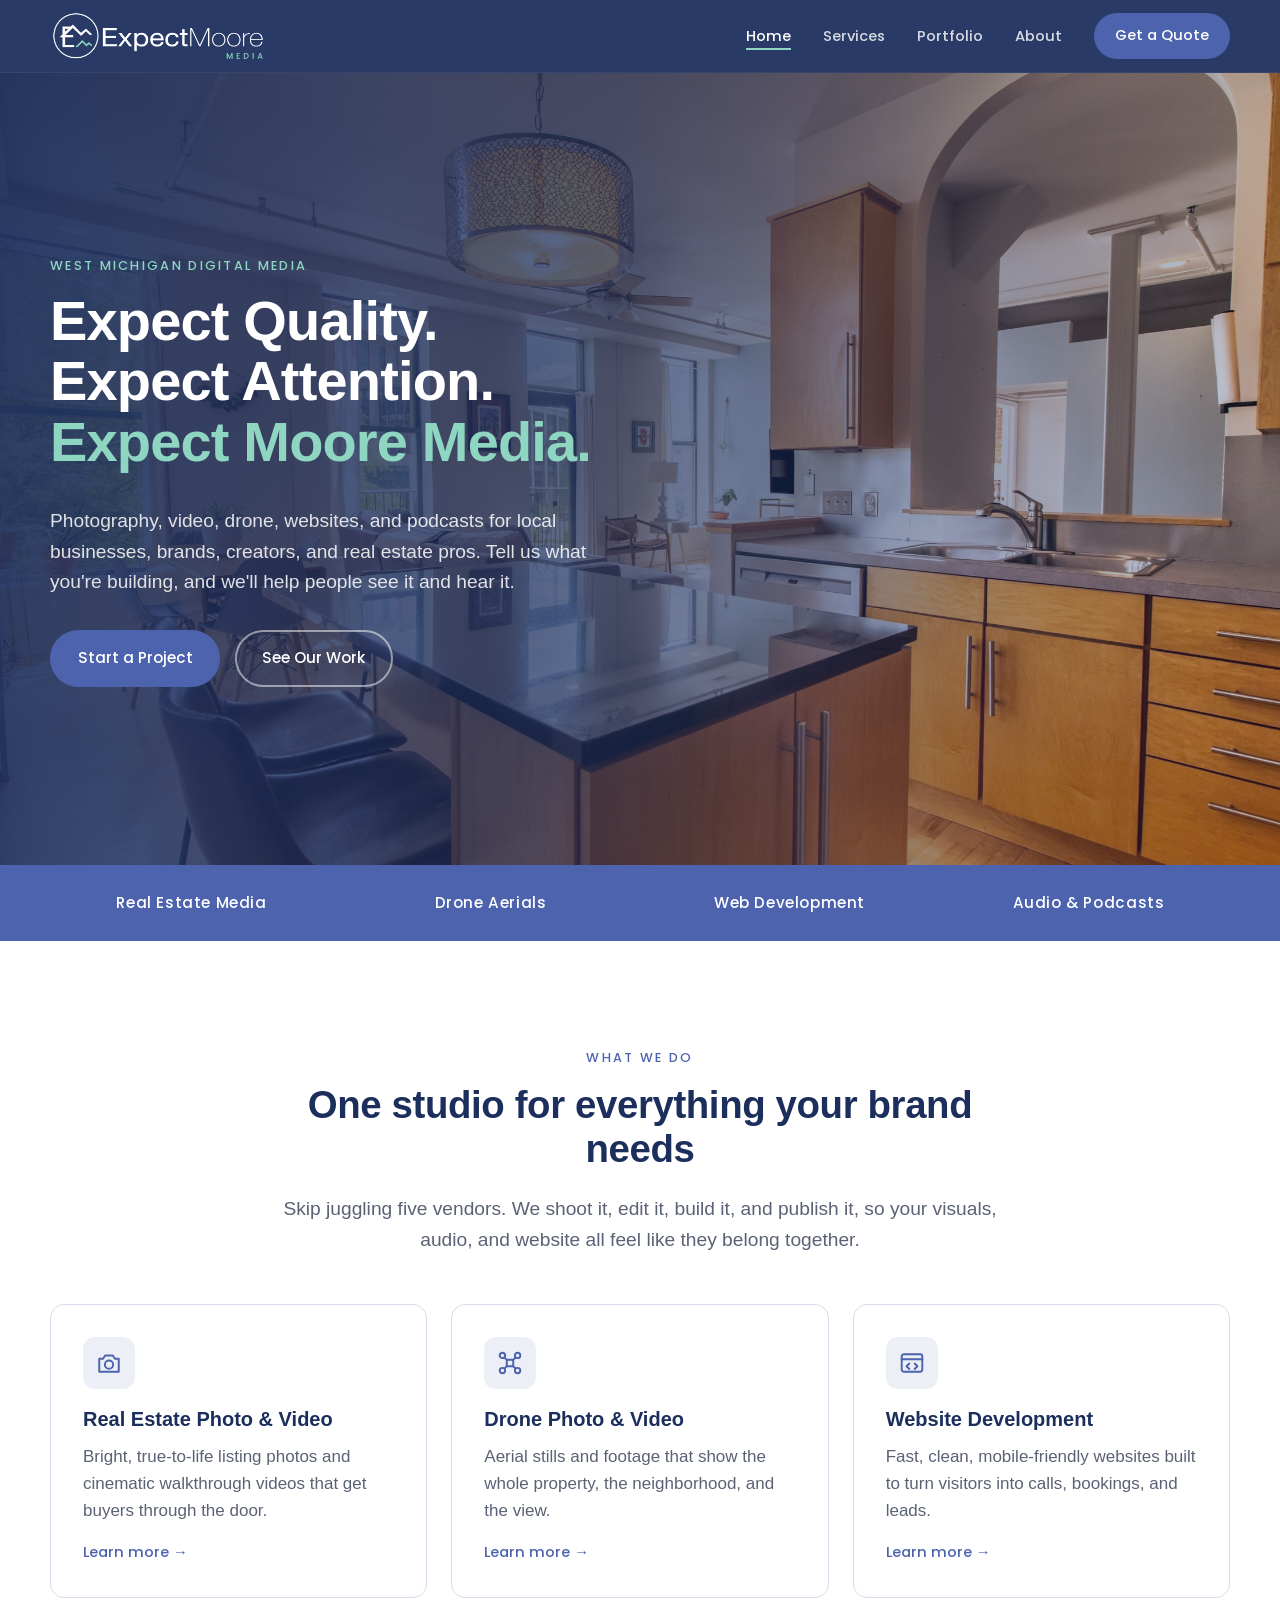
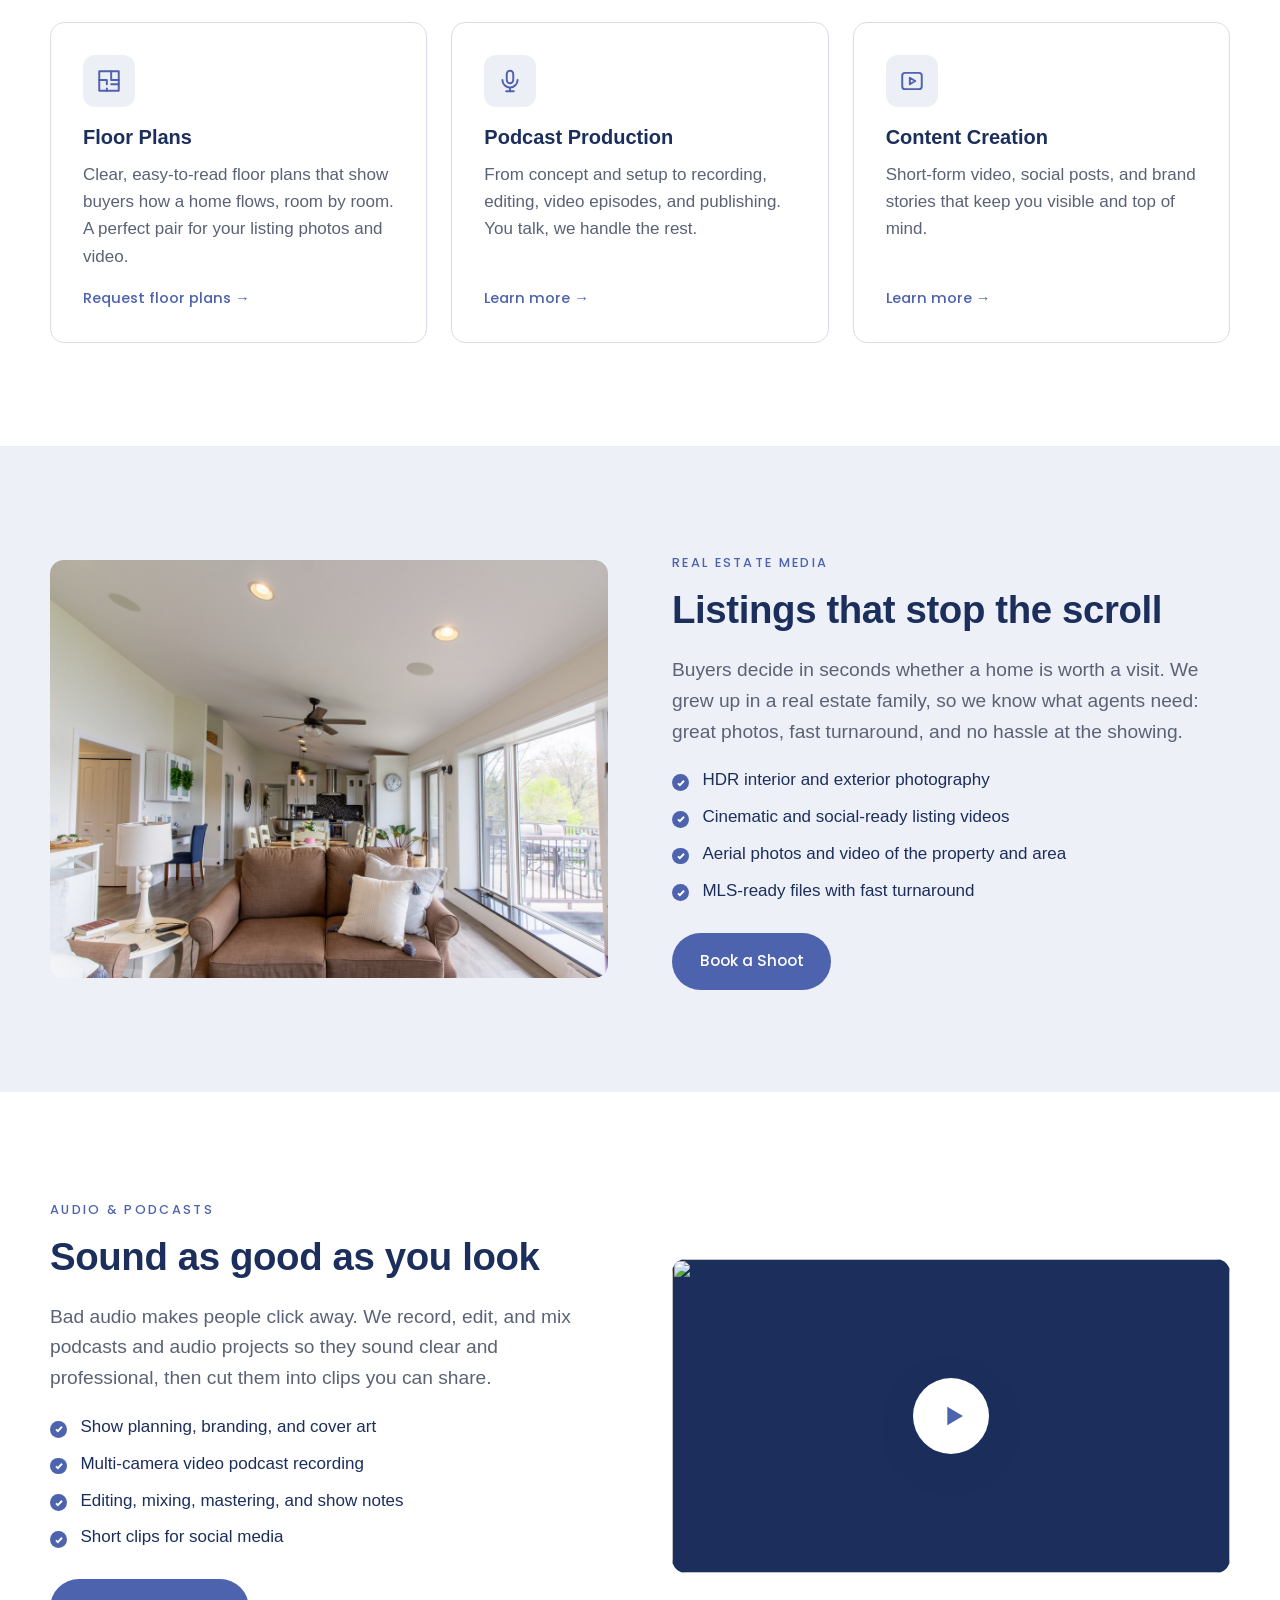
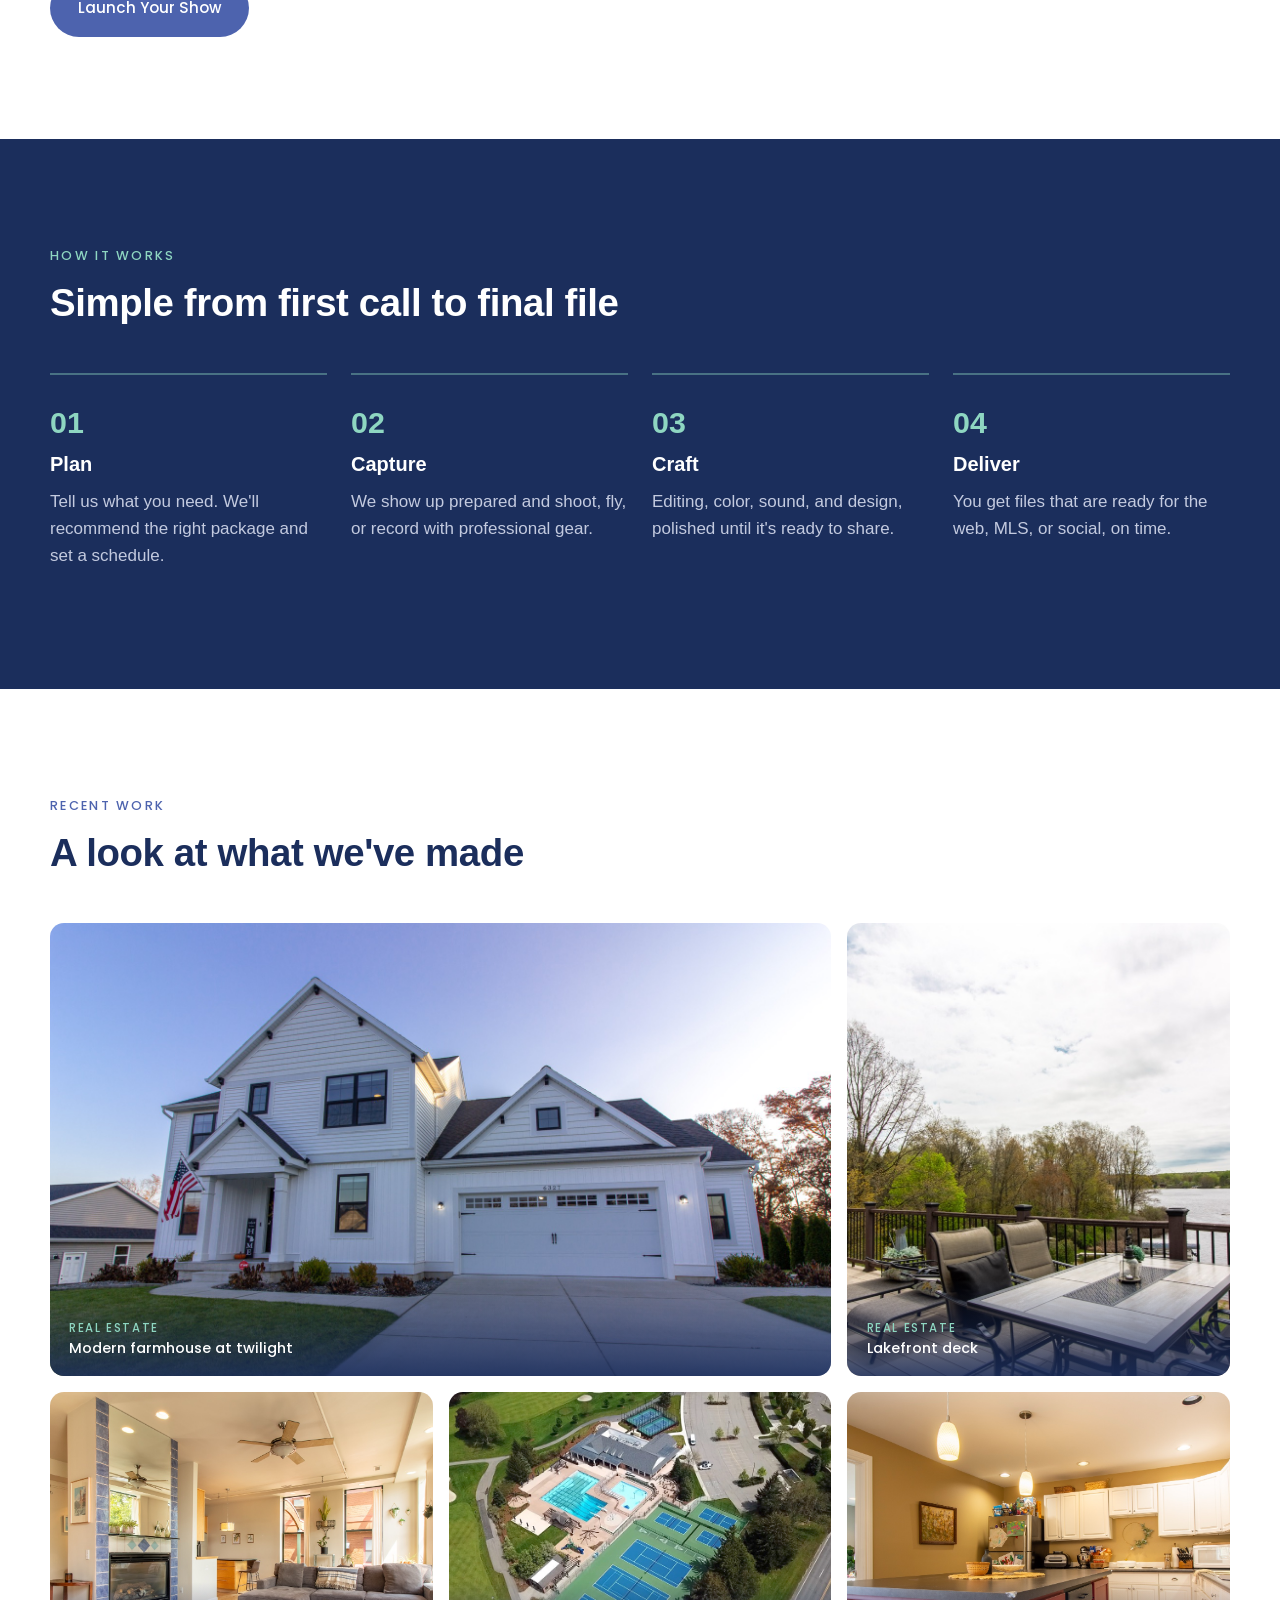
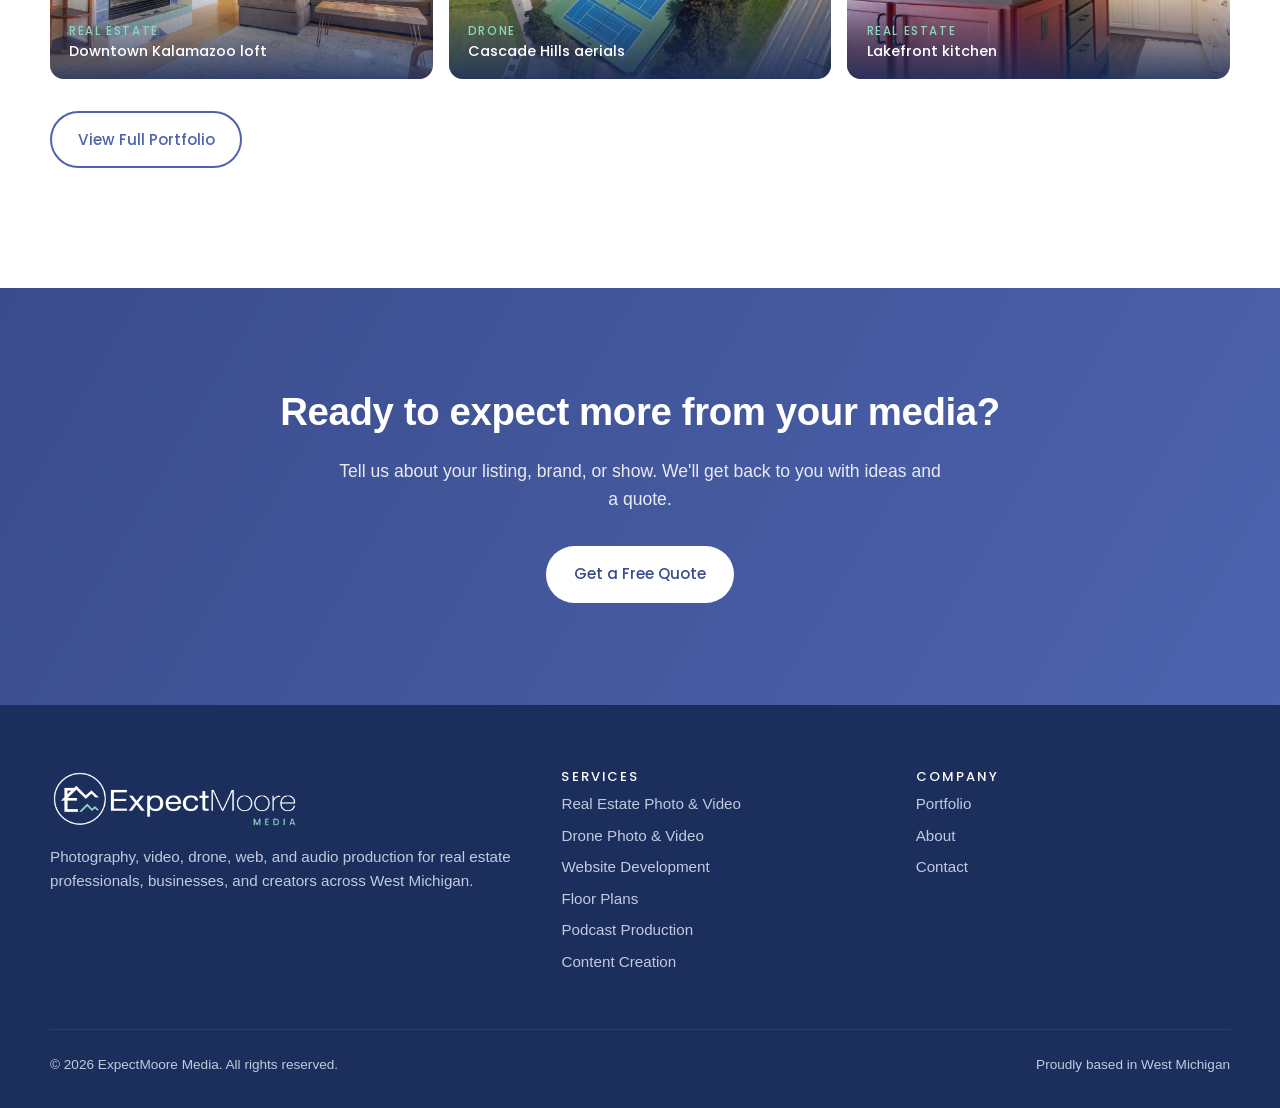
==== commit 45692cb0: "Homepage Audio & Podcasts: show the Episode 5 YouTube video Same click-to-play thumbnail as the Serv" ====
--- a/index.html
+++ b/index.html
@@ -119,7 +119,12 @@
 
   <section class="section">
     <div class="container split reverse">
-      <img class="reveal wide-photo" src="images/podcast-studio.jpg" alt="Two podcast hosts smiling at their microphones in a sound-treated studio" width="1400" height="789" loading="lazy">
+      <div class="video-embed reveal" data-youtube="YhORCQSWCIE" data-title="Episode 5: Dusting Off The Magic 8 Ball">
+        <button type="button" class="video-play" aria-label="Play video: The Moore You Know, Episode 5, Dusting Off The Magic 8 Ball">
+          <img src="https://i.ytimg.com/vi/YhORCQSWCIE/maxresdefault.jpg" alt="" loading="lazy" width="1280" height="720">
+          <span class="play-icon" aria-hidden="true"><svg viewBox="0 0 24 24"><path d="M8 5.5v13l11-6.5z"/></svg></span>
+        </button>
+      </div>
       <div class="reveal">
         <span class="eyebrow">Audio &amp; Podcasts</span>
         <h2>Sound as good as you look</h2>
--- a/css/styles.css
+++ b/css/styles.css
@@ -136,7 +136,7 @@
   position: relative; color: var(--white);
   min-height: min(88vh, 820px);
   display: flex; align-items: center;
-  background: var(--ink) url("../images/hero-home.jpg") 15% center/cover no-repeat;
+  background: var(--ink) url("../images/hero-loft.jpg") center/cover no-repeat;
 }
 .hero::before {
   content: ""; position: absolute; inset: 0;
@@ -262,6 +262,22 @@
 }
 .placeholder-media svg { width: 84px; height: 84px; opacity: .9; }
 
+/* YouTube embed: thumbnail first, player loads on click */
+.video-embed { position: relative; aspect-ratio: 16 / 9; max-width: 100%; border-radius: var(--radius); overflow: hidden; background: var(--ink); }
+.video-play { position: absolute; inset: 0; width: 100%; height: 100%; padding: 0; border: 0; background: none; cursor: pointer; }
+.video-play img, .split .video-play img { width: 100%; height: 100%; aspect-ratio: auto; object-fit: cover; border-radius: 0; transition: transform .4s, filter .4s; }
+.video-play:hover img { transform: scale(1.03); filter: brightness(.85); }
+.play-icon {
+  position: absolute; left: 50%; top: 50%; transform: translate(-50%, -50%);
+  width: 76px; height: 76px; border-radius: 50%;
+  background: var(--white); box-shadow: 0 10px 30px rgba(27, 46, 92, .45);
+  display: grid; place-items: center; transition: background .2s, transform .2s;
+}
+.play-icon svg { width: 34px; height: 34px; fill: var(--blue); margin-left: 4px; }
+.video-play:hover .play-icon { background: var(--paper); transform: translate(-50%, -50%) scale(1.08); }
+.video-play:focus-visible { outline: 3px solid var(--sky); outline-offset: -3px; }
+.video-embed iframe { position: absolute; inset: 0; width: 100%; height: 100%; border: 0; }
+
 /* Values */
 .values { display: grid; gap: 1.5rem; grid-template-columns: repeat(auto-fit, minmax(240px, 1fr)); }
 .value { padding: 1.6rem; border-radius: var(--radius); background: var(--white); border: 1px solid var(--line); }
